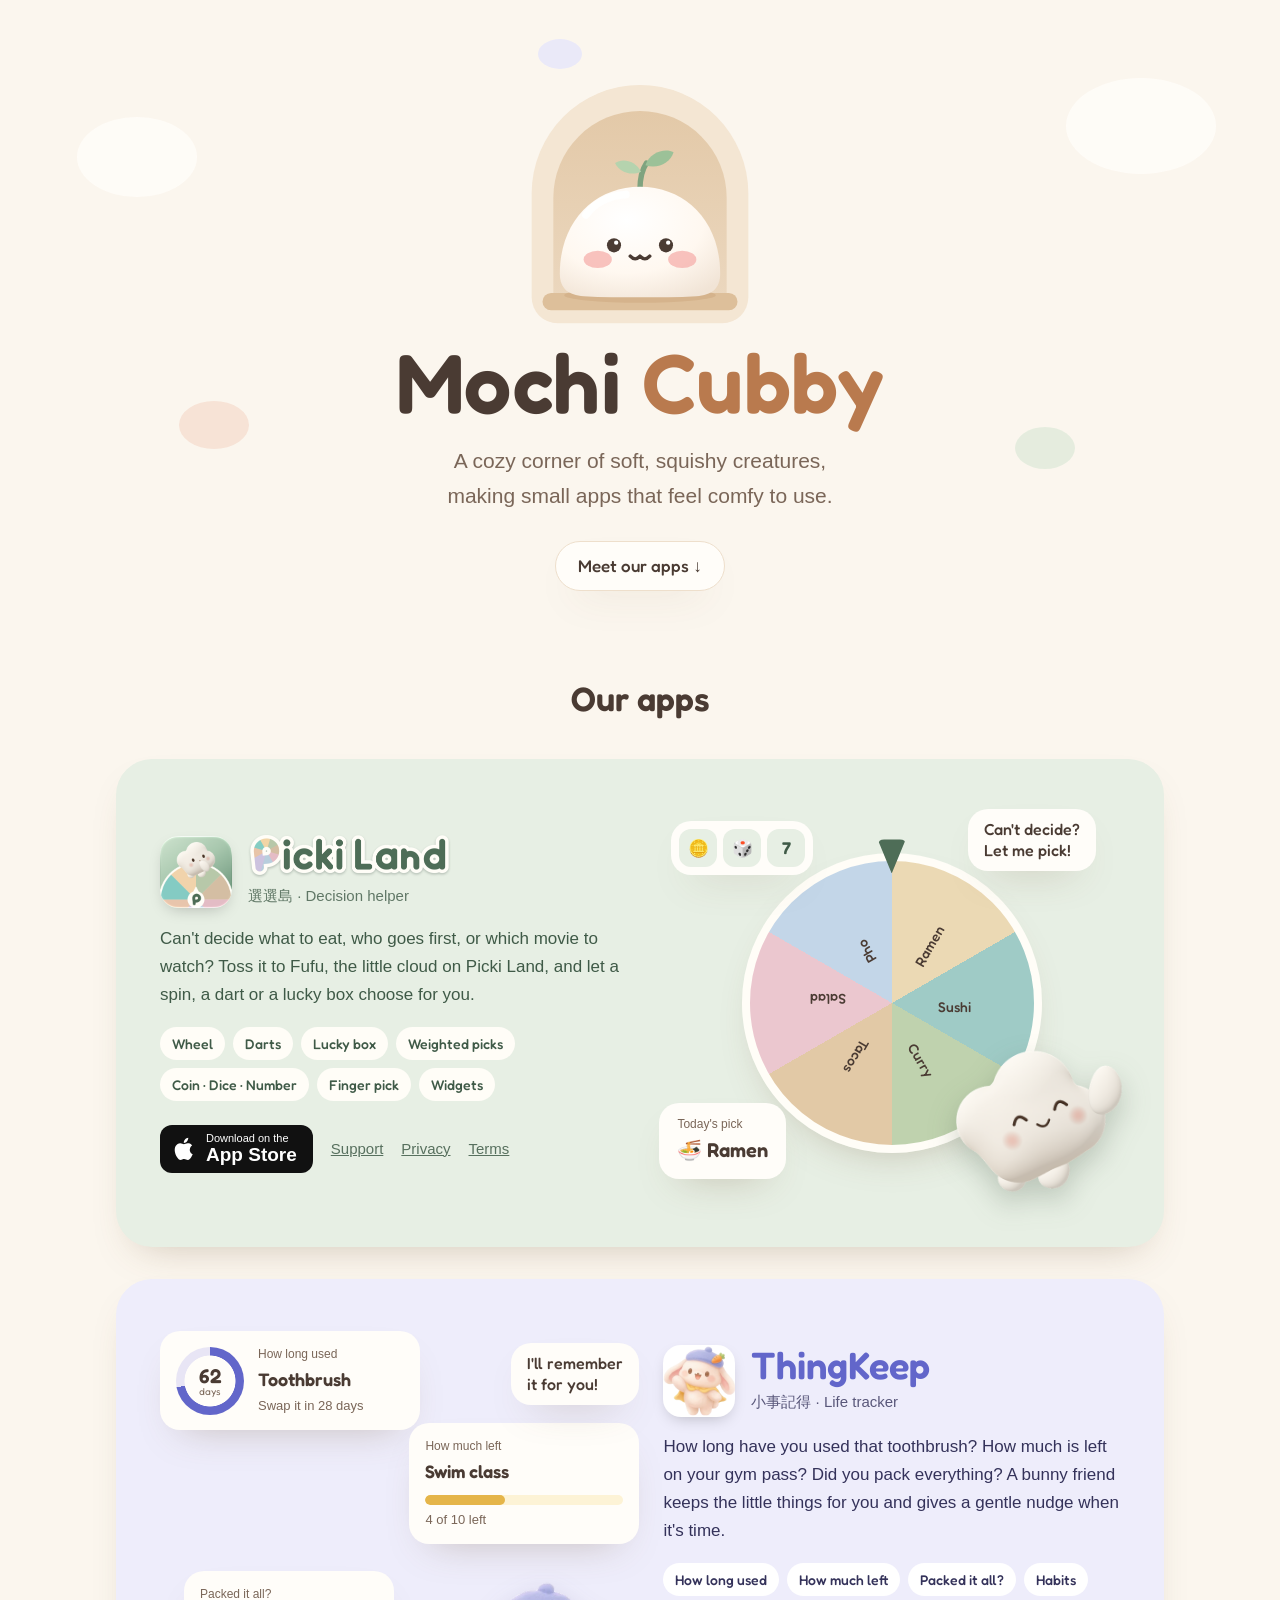
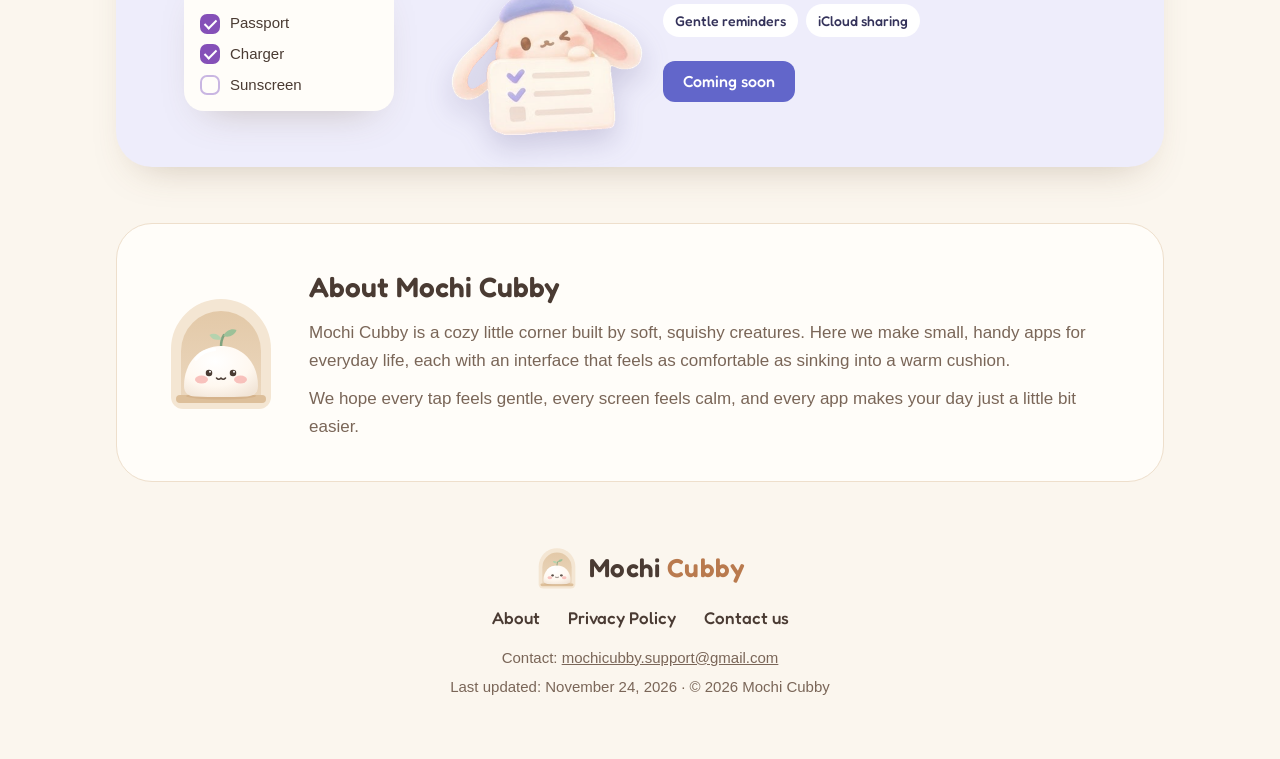
==== index.html @ b1766f8e "feat: add Mochi Cubby brand logo and homepage prototype - Brand mark (mochi in a cubby) plus horizon" ====
<!doctype html>
<html lang="en">
<head>
<meta charset="utf-8">
<meta name="viewport" content="width=device-width,initial-scale=1">
<title>Mochi Cubby</title>
<meta name="description" content="Mochi Cubby is a cozy corner of soft, squishy creatures making small, comfortable apps for everyday life.">
<link rel="icon" type="image/svg+xml" href="/assets/brand/mark.svg">
<link rel="apple-touch-icon" href="/assets/brand/apple-touch-icon.png">
<meta property="og:title" content="Mochi Cubby">
<meta property="og:description" content="Small, comfortable apps from a cozy corner of soft, squishy creatures.">
<meta property="og:image" content="https://mochicubby.github.io/assets/brand/og.png">
<link rel="preconnect" href="https://fonts.googleapis.com">
<link rel="preconnect" href="https://fonts.gstatic.com" crossorigin>
<link href="https://fonts.googleapis.com/css2?family=Fredoka:wght@400;500;600&display=swap" rel="stylesheet">
<link rel="stylesheet" href="/assets/home.css">
</head>
<body id="top">

<header class="hero">
  <div class="puffs" aria-hidden="true"><span></span><span></span><span></span><span></span><span></span></div>
  <h1 class="hero-logo">
    <img class="hero-mark" src="/assets/brand/mark.svg" alt="" width="240" height="240">
    <span class="wordmark"><span class="w1">Mochi</span> <span class="w2">Cubby</span></span>
  </h1>
  <p class="tagline">A cozy corner of soft, squishy creatures,<br>making small apps that feel comfy to use.</p>
  <a class="scroll-cue" href="#apps">Meet our apps</a>
</header>

<main>
<section id="apps" class="apps">
  <h2 class="section-title">Our apps</h2>

  <!-- Picki Land -->
  <article class="app app-picki">
    <div class="app-copy">
      <div class="app-head">
        <img class="app-icon" src="/assets/apps/picki-land/icon.png" alt="Picki Land app icon" width="72" height="72">
        <div>
          <h3><img class="app-wordmark" src="/assets/apps/picki-land/wordmark.png" alt="Picki Land" width="405" height="88"></h3>
          <p class="app-sub">選選島 · Decision helper</p>
        </div>
      </div>
      <p class="app-lede">Can't decide what to eat, who goes first, or which movie to watch? Toss it to Fufu, the little cloud on Picki Land, and let a spin, a dart or a lucky box choose for you.</p>
      <ul class="feature-chips">
        <li>Wheel</li><li>Darts</li><li>Lucky box</li><li>Weighted picks</li><li>Coin · Dice · Number</li><li>Finger pick</li><li>Widgets</li>
      </ul>
      <div class="app-actions">
        <a class="store-btn" href="https://apps.apple.com/app/idAPP_STORE_ID" data-todo="Replace APP_STORE_ID with Picki Land's App Store ID">
          <svg viewBox="0 0 24 24" aria-hidden="true"><path fill="currentColor" d="M16.4 12.6c0-2.6 2.1-3.8 2.2-3.9-1.2-1.8-3.1-2-3.7-2-1.6-.2-3.1.9-3.9.9-.8 0-2-.9-3.4-.9-1.7 0-3.3 1-4.2 2.6-1.8 3.1-.5 7.7 1.3 10.2.9 1.2 1.9 2.6 3.2 2.6 1.3-.1 1.8-.8 3.3-.8 1.6 0 2 .8 3.4.8 1.4 0 2.3-1.3 3.1-2.5 1-1.4 1.4-2.8 1.4-2.9 0 0-2.7-1-2.7-4.1zM13.9 4.9c.7-.9 1.2-2 1.1-3.2-1 0-2.3.7-3 1.6-.7.8-1.2 2-1.1 3.1 1.1.1 2.3-.6 3-1.5z"/></svg>
          <span><small>Download on the</small>App Store</span>
        </a>
        <a class="text-link" href="/picki-land/support">Support</a>
        <a class="text-link" href="/picki-land/privacy">Privacy</a>
        <a class="text-link" href="/picki-land/terms">Terms</a>
      </div>
    </div>

    <div class="app-stage" aria-hidden="true">
      <div class="wheel-wrap">
        <div class="wheel"><span>Ramen</span><span>Sushi</span><span>Curry</span><span>Tacos</span><span>Salad</span><span>Pho</span></div>
        <div class="wheel-pin"></div>
      </div>
      <img class="fufu" src="/assets/apps/picki-land/fufu-wave.png" alt="" width="420" height="420">
      <div class="bubble bubble-picki">Can't decide?<br>Let me pick!</div>
      <div class="mini-card mini-result">
        <span class="mini-label">Today's pick</span>
        <strong>🍜 Ramen</strong>
      </div>
      <div class="mini-card mini-tools">
        <span class="tool">🪙</span><span class="tool">🎲</span><span class="tool">7</span>
      </div>
    </div>
  </article>

  <!-- ThingKeep -->
  <article class="app app-thing">
    <div class="app-copy">
      <div class="app-head">
        <img class="app-icon app-icon-bunny" src="/assets/apps/thing-keep/bunny-wave.png" alt="" width="72" height="72">
        <div>
          <h3 class="app-name">ThingKeep</h3>
          <p class="app-sub">小事記得 · Life tracker</p>
        </div>
      </div>
      <p class="app-lede">How long have you used that toothbrush? How much is left on your gym pass? Did you pack everything? A bunny friend keeps the little things for you and gives a gentle nudge when it's time.</p>
      <ul class="feature-chips">
        <li>How long used</li><li>How much left</li><li>Packed it all?</li><li>Habits</li><li>Gentle reminders</li><li>iCloud sharing</li>
      </ul>
      <div class="app-actions">
        <span class="store-btn is-soon">Coming soon</span>
      </div>
    </div>

    <div class="app-stage" aria-hidden="true">
      <div class="tk-card tk-used">
        <div class="ring" style="--p:.72"><span>62<small>days</small></span></div>
        <div><span class="tk-kicker">How long used</span><strong>Toothbrush</strong><span class="tk-note">Swap it in 28 days</span></div>
      </div>
      <div class="tk-card tk-left">
        <span class="tk-kicker">How much left</span><strong>Swim class</strong>
        <div class="bar"><i style="--w:40%"></i></div>
        <span class="tk-note">4 of 10 left</span>
      </div>
      <div class="tk-card tk-check">
        <span class="tk-kicker">Packed it all?</span>
        <label><i class="on"></i>Passport</label>
        <label><i class="on"></i>Charger</label>
        <label><i></i>Sunscreen</label>
      </div>
      <img class="bunny" src="/assets/apps/thing-keep/bunny-checklist.png" alt="" width="300" height="236">
      <div class="bubble bubble-thing">I'll remember<br>it for you!</div>
    </div>
  </article>
</section>

<section id="about" class="about">
  <img src="/assets/brand/mark.svg" alt="" width="120" height="120">
  <div>
    <h2>About Mochi Cubby</h2>
    <p>Mochi Cubby is a cozy little corner built by soft, squishy creatures. Here we make small, handy apps for everyday life, each with an interface that feels as comfortable as sinking into a warm cushion.</p>
    <p>We hope every tap feels gentle, every screen feels calm, and every app makes your day just a little bit easier.</p>
  </div>
</section>
</main>

<footer class="site-footer">
  <a class="footer-logo" href="#top" aria-label="Mochi Cubby, back to top"><img src="/assets/brand/mark.svg" alt="" width="44" height="44"><span class="wordmark"><span class="w1">Mochi</span> <span class="w2">Cubby</span></span></a>
  <nav class="footer-links" aria-label="Footer">
    <a href="#about">About</a>
    <a href="/privacy/">Privacy Policy</a>
    <a href="mailto:mochicubby.support@gmail.com">Contact us</a>
  </nav>
  <p class="footer-meta">Contact: <a href="mailto:mochicubby.support@gmail.com">mochicubby.support@gmail.com</a></p>
  <p class="footer-meta">Last updated: <time datetime="2026-11-24">November 24, 2026</time> · © 2026 Mochi Cubby</p>
</footer>

</body>
</html>
---- assets/home.css ----
:root{
  color-scheme:light dark;
  --bg:#FBF6EE;--paper:#FFFDF9;--ink:#4A3B33;--muted:#7A6658;--caramel:#B97A4E;--line:#EEDFCC;--blush:#F5AFAB;
  --picki-bg:#E7EFE4;--picki-ink:#3F5A47;--picki-accent:#4E6D57;--picki-chip:#FFFDF7;
  --thing-bg:#EEEDFB;--thing-ink:#34325A;--thing-accent:#6266CA;--thing-chip:#FFFFFF;
  --shadow:0 18px 40px -22px rgba(110,80,50,.35);
  --round:"Fredoka",ui-rounded,"SF Pro Rounded",-apple-system,"PingFang TC","Noto Sans TC",sans-serif;
}
@media (prefers-color-scheme:dark){:root{
  --bg:#1F1A17;--paper:#2A2420;--ink:#F3EBE2;--muted:#C2B3A5;--caramel:#E0A77C;--line:#3A322C;
  --picki-bg:#202C25;--picki-ink:#DDE8DA;--picki-accent:#BCD1B9;--picki-chip:#2C3A31;
  --thing-bg:#1E1D36;--thing-ink:#EEEDFB;--thing-accent:#9094F2;--thing-chip:#2A2948;
  --shadow:0 18px 40px -22px rgba(0,0,0,.7);
}}
*{box-sizing:border-box}
html{scroll-behavior:smooth}
body{margin:0;background:var(--bg);color:var(--ink);font:17px/1.65 -apple-system,BlinkMacSystemFont,"PingFang TC","Noto Sans TC",sans-serif;-webkit-font-smoothing:antialiased;overflow-x:hidden}
a{color:inherit}
img{max-width:100%;height:auto}

/* ---------- Hero ---------- */
.hero{position:relative;text-align:center;padding:72px 16px 56px;overflow:hidden}
.hero-logo{position:relative;z-index:1;margin:0;display:flex;flex-direction:column;align-items:center;gap:8px;font-weight:600}
.hero-mark{width:min(260px,62vw);height:auto;animation:squish 4.5s ease-in-out infinite;transform-origin:50% 92%}
.wordmark{font-family:var(--round);font-size:clamp(44px,9vw,84px);line-height:1;letter-spacing:.5px}
.w1{color:var(--ink)}.w2{color:var(--caramel)}
.tagline{position:relative;z-index:1;font-size:clamp(17px,2.4vw,21px);color:var(--muted);margin:20px auto 28px;max-width:34em}
.scroll-cue{display:inline-block;font-family:var(--round);font-weight:500;text-decoration:none;background:var(--paper);border:1px solid var(--line);padding:10px 22px;border-radius:999px;box-shadow:var(--shadow);transition:transform .2s}
.scroll-cue:hover{transform:translateY(-2px)}
.scroll-cue::after{content:" ↓"}
.puffs span{position:absolute;border-radius:50%;background:var(--paper);opacity:.9;filter:blur(.5px);animation:float 9s ease-in-out infinite}
.puffs span:nth-child(1){width:120px;height:80px;left:6%;top:18%;}
.puffs span:nth-child(2){width:70px;height:48px;left:14%;top:62%;animation-delay:-3s;background:#F7E1D4}
.puffs span:nth-child(3){width:150px;height:96px;right:5%;top:12%;animation-delay:-5s}
.puffs span:nth-child(4){width:60px;height:42px;right:16%;top:66%;animation-delay:-2s;background:#E3ECDD}
.puffs span:nth-child(5){width:44px;height:30px;left:42%;top:6%;animation-delay:-6s;background:#E9E8FA}
@media (prefers-color-scheme:dark){.puffs span{opacity:.12}.bar{background:#3A3220}}

@keyframes squish{0%,100%{transform:scale(1,1)}45%{transform:scale(1,1)}52%{transform:scale(1.06,.93)}60%{transform:scale(.97,1.04)}68%{transform:scale(1.01,.99)}}
@keyframes float{0%,100%{transform:translateY(0)}50%{transform:translateY(-14px)}}

/* ---------- Apps ---------- */
main{max-width:1080px;margin:0 auto;padding:0 16px}
.section-title{font-family:var(--round);font-weight:600;font-size:34px;text-align:center;margin:24px 0 32px}
.app{display:grid;grid-template-columns:1.05fr 1fr;gap:24px;align-items:center;border-radius:36px;padding:44px;margin-bottom:32px;box-shadow:var(--shadow)}
.app-picki{background:var(--picki-bg);color:var(--picki-ink)}
.app-thing{background:var(--thing-bg);color:var(--thing-ink)}
.app-thing .app-copy{order:2}
.app-head{display:flex;align-items:center;gap:16px;margin-bottom:16px}
.app-icon{width:72px;height:72px;border-radius:18px;box-shadow:0 6px 16px -6px rgba(0,0,0,.25);flex:none}
.app-icon-bunny{object-fit:cover;object-position:50% 12%;background:var(--thing-chip)}
.app h3{margin:0;line-height:1}
.app-wordmark{height:44px;width:auto;display:block}
.app-name{font-family:var(--round);font-weight:600;font-size:38px;color:var(--thing-accent)}
.app-sub{margin:6px 0 0;font-size:15px;opacity:.8}
.app-lede{margin:0 0 18px}
.feature-chips{list-style:none;padding:0;margin:0 0 24px;display:flex;flex-wrap:wrap;gap:8px}
.feature-chips li{font-family:var(--round);font-size:14px;font-weight:500;padding:5px 12px;border-radius:999px}
.app-picki .feature-chips li{background:var(--picki-chip)}
.app-thing .feature-chips li{background:var(--thing-chip)}
.app-actions{display:flex;flex-wrap:wrap;align-items:center;gap:8px 18px}
.store-btn{display:inline-flex;align-items:center;gap:8px;background:#111;color:#fff;text-decoration:none;border-radius:12px;padding:8px 16px 8px 12px;line-height:1.05;font-size:19px;font-weight:600;transition:transform .2s}
.store-btn:hover{transform:translateY(-2px)}
.store-btn svg{width:26px;height:26px}
.store-btn small{display:block;font-size:11px;font-weight:400}
.store-btn.is-soon{background:var(--thing-accent);color:#fff;font-family:var(--round);font-size:16px;font-weight:500;padding:12px 20px;cursor:default}
@media (prefers-color-scheme:dark){.store-btn{background:#fff;color:#111}.store-btn.is-soon{color:#16152B}}
.text-link{font-size:15px;opacity:.85}

/* stage: shared */
.app-stage{position:relative;min-height:400px}
.bubble{position:absolute;font-family:var(--round);font-weight:500;font-size:16px;line-height:1.3;background:var(--paper);color:var(--ink);padding:10px 16px;border-radius:20px;box-shadow:var(--shadow);animation:float 5s ease-in-out infinite}
.mini-card,.tk-card{position:absolute;background:var(--paper);color:var(--ink);border-radius:20px;box-shadow:var(--shadow)}

/* Picki stage */
.wheel-wrap{position:absolute;left:50%;top:50%;width:300px;height:300px;margin:-150px 0 0 -150px}
.wheel{width:100%;height:100%;border-radius:50%;border:8px solid #FFFDF7;box-shadow:var(--shadow);
  background:conic-gradient(#EBD9B4 0 60deg,#9FCBC6 0 120deg,#BFD2AE 0 180deg,#E2C9A6 0 240deg,#EBC7CF 0 300deg,#C3D6E8 0);
  animation:spin 9s cubic-bezier(.2,.7,.1,1) infinite;position:relative}
.wheel span{position:absolute;left:50%;top:50%;font-family:var(--round);font-weight:500;font-size:14px;color:#4A3B33;transform-origin:0 0;white-space:nowrap}
.wheel span:nth-child(1){transform:rotate(-60deg) translate(46px,-8px)}
.wheel span:nth-child(2){transform:rotate(0deg) translate(46px,-8px)}
.wheel span:nth-child(3){transform:rotate(60deg) translate(46px,-8px)}
.wheel span:nth-child(4){transform:rotate(120deg) translate(46px,-8px)}
.wheel span:nth-child(5){transform:rotate(180deg) translate(46px,-8px)}
.wheel span:nth-child(6){transform:rotate(240deg) translate(46px,-8px)}
.wheel-pin{position:absolute;left:50%;top:-14px;width:28px;height:34px;margin-left:-14px;background:var(--picki-accent);clip-path:polygon(50% 100%,0 0,100% 0);border-radius:6px}
.fufu{position:absolute;width:190px;right:-6px;bottom:-14px;filter:drop-shadow(0 12px 14px rgba(60,80,60,.25));animation:float 6s ease-in-out infinite}
.bubble-picki{right:24px;top:6px}
.mini-result{left:-4px;bottom:24px;padding:12px 18px;display:flex;flex-direction:column}
.mini-label{font-size:12px;color:var(--muted)}
.mini-result strong{font-family:var(--round);font-weight:600;font-size:20px}
.mini-tools{left:8px;top:18px;display:flex;gap:6px;padding:8px}
.tool{width:38px;height:38px;border-radius:12px;background:var(--picki-bg);display:grid;place-items:center;font-family:var(--round);font-weight:600;color:var(--picki-ink)}
@keyframes spin{0%{transform:rotate(0)}55%{transform:rotate(1050deg)}100%{transform:rotate(1050deg)}}

/* ThingKeep stage */
.tk-card{padding:14px 16px;width:230px}
.tk-kicker{display:block;font-size:12px;color:var(--muted)}
.tk-card strong{display:block;font-family:var(--round);font-weight:600;font-size:18px}
.tk-note{display:block;font-size:13px;color:var(--muted)}
.tk-used{left:0;top:8px;display:flex;align-items:center;gap:14px;width:260px}
.ring{--c:#6266CA;width:68px;height:68px;border-radius:50%;flex:none;display:grid;place-items:center;
  background:radial-gradient(closest-side,var(--paper) 74%,transparent 76%),conic-gradient(var(--c) calc(var(--p)*360deg),#E8E5F5 0)}
.ring span{font-family:var(--round);font-weight:600;font-size:20px;line-height:1;text-align:center}
.ring small{display:block;font-size:10px;font-weight:400;color:var(--muted)}
.tk-left{right:0;top:100px}
.bar{height:10px;border-radius:999px;background:#FDF3D6;margin:8px 0 4px;overflow:hidden}
.bar i{display:block;height:100%;width:var(--w);background:#E5B54A;border-radius:999px}
.tk-check{left:24px;bottom:12px;width:210px}
.tk-check label{display:flex;align-items:center;gap:10px;font-size:15px;margin-top:6px}
.tk-check i{width:20px;height:20px;border-radius:7px;border:2px solid #C9B6E2;flex:none}
.tk-check i.on{background:#8550B8;border-color:#8550B8;position:relative}
.tk-check i.on::after{content:"";position:absolute;left:5px;top:1px;width:5px;height:10px;border:solid #fff;border-width:0 2.5px 2.5px 0;transform:rotate(45deg)}
.bunny{position:absolute;width:200px;right:-8px;bottom:-12px;filter:drop-shadow(0 12px 14px rgba(70,60,120,.2));animation:float 6.5s ease-in-out infinite}
.bubble-thing{right:0;top:20px;animation-delay:-2s}
@media (prefers-color-scheme:dark){.ring{--c:#9094F2}.ring{background:radial-gradient(closest-side,var(--paper) 74%,transparent 76%),conic-gradient(var(--c) calc(var(--p)*360deg),#3A3958 0)}}

/* ---------- About ---------- */
.about{display:flex;gap:28px;align-items:center;background:var(--paper);border:1px solid var(--line);border-radius:36px;padding:40px 44px;margin:56px 0 24px;scroll-margin-top:24px}
.about img{flex:none;width:120px}
.about h2{font-family:var(--round);font-weight:600;font-size:28px;margin:0 0 8px}
.about p{margin:0 0 10px;color:var(--muted)}
.about p:last-child{margin:0}

/* ---------- Footer ---------- */
.site-footer{text-align:center;padding:40px 16px 56px;color:var(--muted);font-size:15px}
.footer-logo{display:inline-flex;align-items:center;gap:10px;text-decoration:none;margin-bottom:14px}.footer-logo img{width:44px}.footer-logo .wordmark{font-size:26px;font-weight:600}
.footer-links{display:flex;justify-content:center;flex-wrap:wrap;gap:8px 28px;margin-bottom:14px;font-family:var(--round);font-weight:500;font-size:17px}
.footer-links a{color:var(--ink);text-decoration:none}
.footer-links a:hover{text-decoration:underline}
.footer-meta{margin:4px 0}

/* ---------- Responsive ---------- */
@media (max-width:860px){
  .app{grid-template-columns:1fr;padding:28px 20px 24px;border-radius:28px}
  .app-thing .app-copy{order:0}
  .app-stage{min-height:360px;margin:8px -4px 0}
  .app-thing .app-stage{min-height:440px}
  .wheel-wrap{width:240px;height:240px;margin:-120px 0 0 -120px}
  .wheel span{font-size:12px}
  .wheel span:nth-child(n){translate:-8px 0}
  .fufu{width:150px}
  .bunny{width:160px}
  .about{flex-direction:column;text-align:center;padding:32px 22px}
}
@media (max-width:420px){
  .tk-used{width:236px}.tk-left{width:200px}.tk-check{left:0;width:180px}
  .bunny{width:150px}
  .bubble-thing{display:none}
  .bubble-picki{right:0}
}
@media (prefers-reduced-motion:reduce){*{animation:none!important;transition:none!important}html{scroll-behavior:auto}}
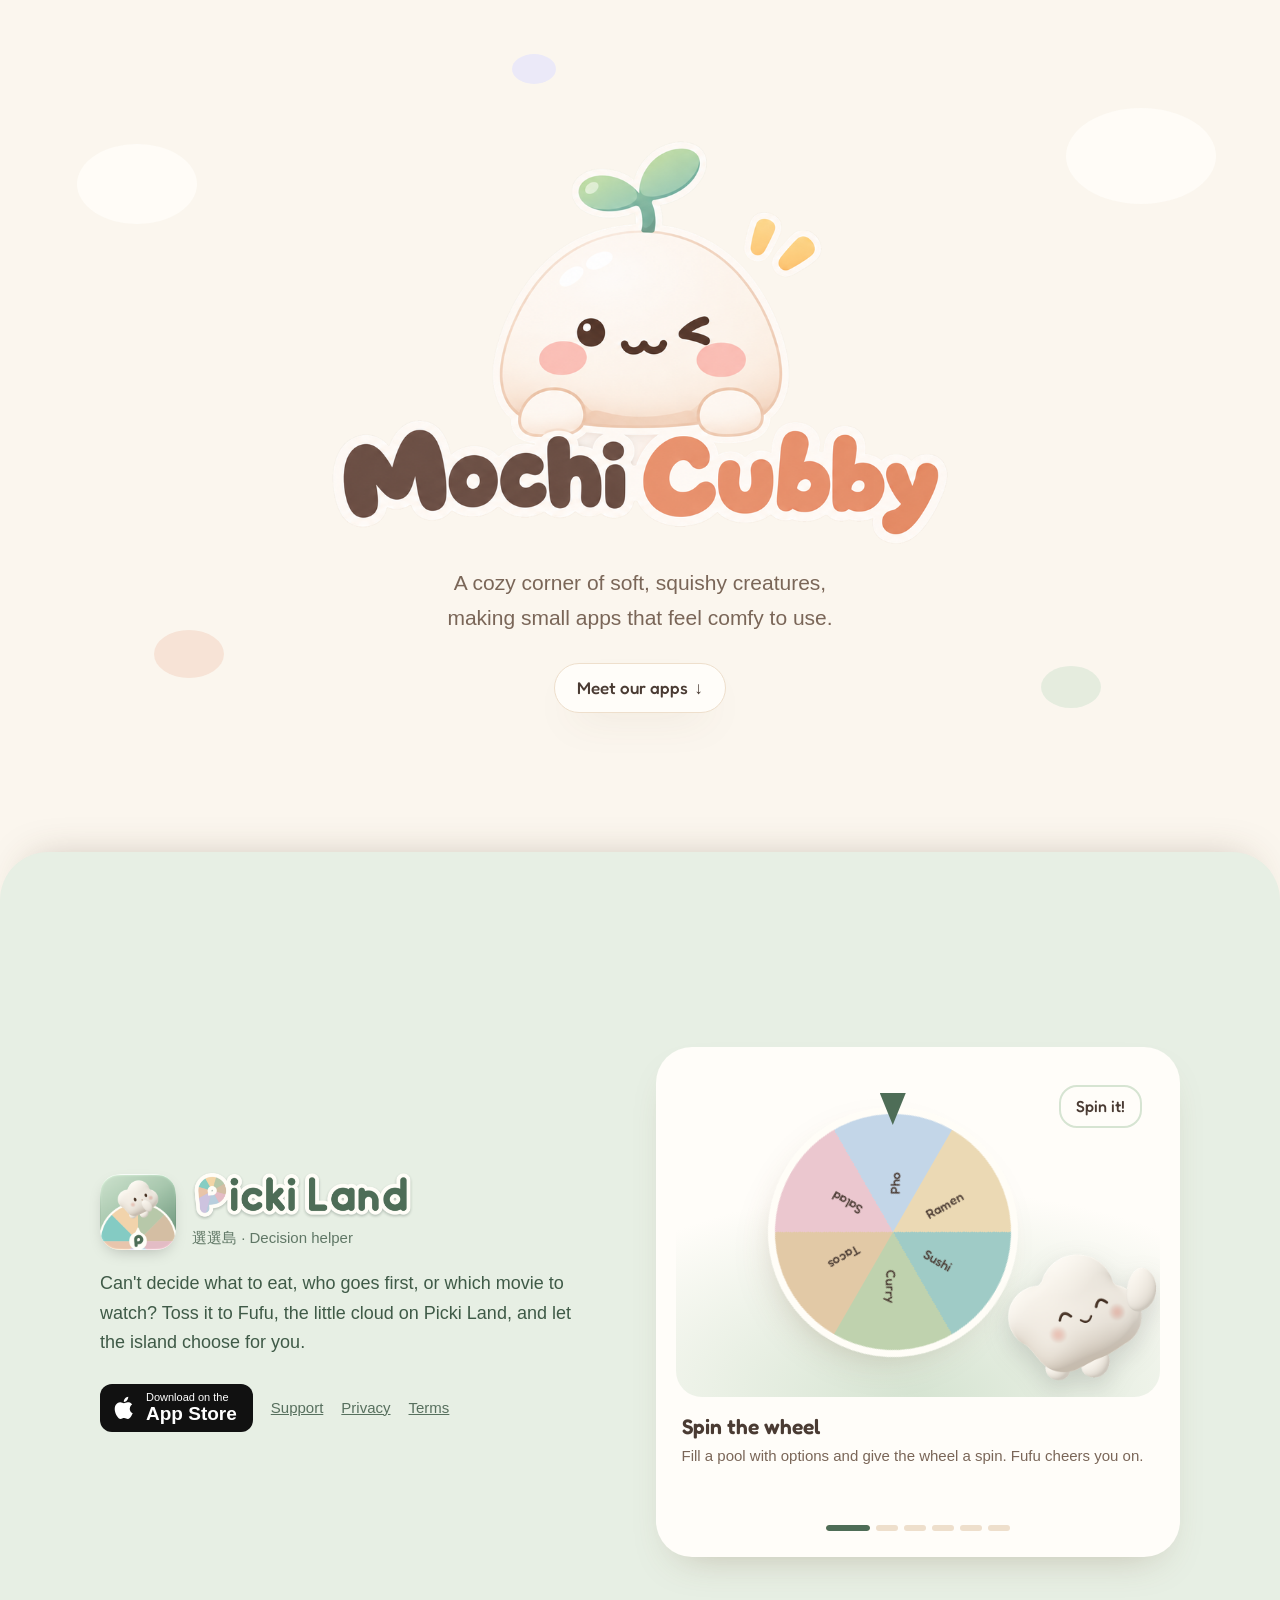
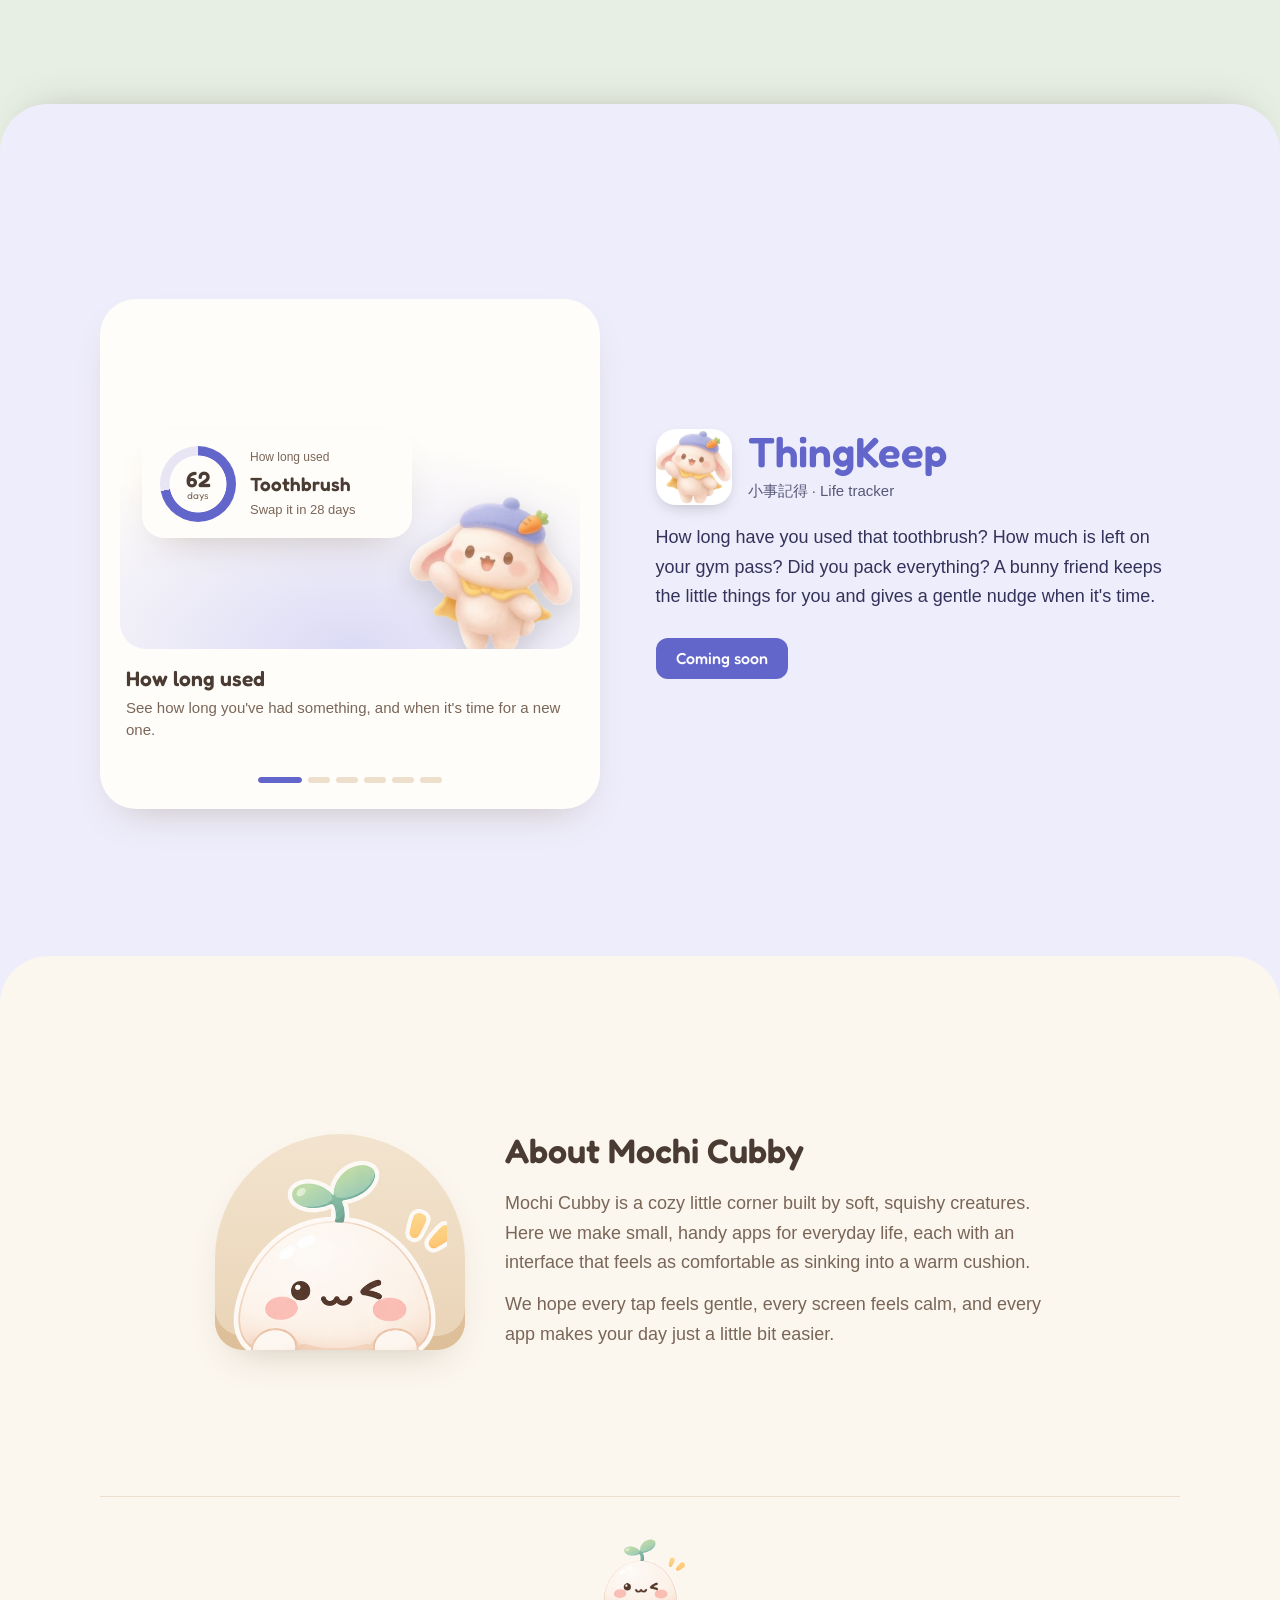
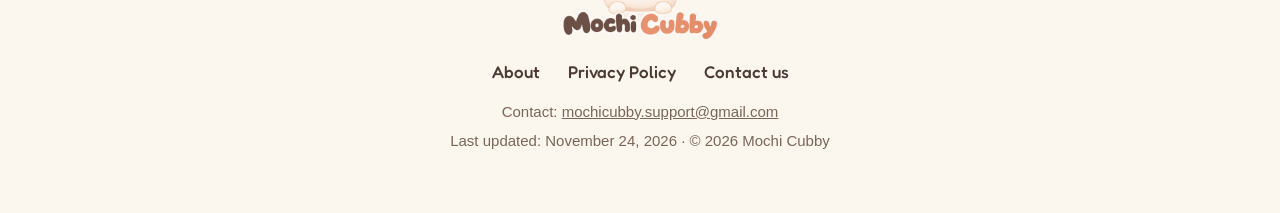
==== commit f8dd055d: "feat: use new sticker logo, scroll reveal sections and feature carousels - Replace drawn logo with T" ====
--- a/index.html
+++ b/index.html
@@ -5,7 +5,7 @@
 <meta name="viewport" content="width=device-width,initial-scale=1">
 <title>Mochi Cubby</title>
 <meta name="description" content="Mochi Cubby is a cozy corner of soft, squishy creatures making small, comfortable apps for everyday life.">
-<link rel="icon" type="image/svg+xml" href="/assets/brand/mark.svg">
+<link rel="icon" type="image/png" href="/assets/brand/favicon.png">
 <link rel="apple-touch-icon" href="/assets/brand/apple-touch-icon.png">
 <meta property="og:title" content="Mochi Cubby">
 <meta property="og:description" content="Small, comfortable apps from a cozy corner of soft, squishy creatures.">
@@ -14,38 +14,33 @@
 <link rel="preconnect" href="https://fonts.gstatic.com" crossorigin>
 <link href="https://fonts.googleapis.com/css2?family=Fredoka:wght@400;500;600&display=swap" rel="stylesheet">
 <link rel="stylesheet" href="/assets/home.css">
+<script>document.documentElement.classList.add('js')</script>
 </head>
 <body id="top">
 
+<!-- ========== Hero ========== -->
 <header class="hero">
   <div class="puffs" aria-hidden="true"><span></span><span></span><span></span><span></span><span></span></div>
-  <h1 class="hero-logo">
-    <img class="hero-mark" src="/assets/brand/mark.svg" alt="" width="240" height="240">
-    <span class="wordmark"><span class="w1">Mochi</span> <span class="w2">Cubby</span></span>
-  </h1>
-  <p class="tagline">A cozy corner of soft, squishy creatures,<br>making small apps that feel comfy to use.</p>
-  <a class="scroll-cue" href="#apps">Meet our apps</a>
+  <h1 class="hero-logo reveal"><img src="/assets/brand/logo.png" alt="Mochi Cubby" width="900" height="591"></h1>
+  <p class="tagline reveal" style="--d:.15s">A cozy corner of soft, squishy creatures,<br>making small apps that feel comfy to use.</p>
+  <a class="scroll-cue reveal" style="--d:.3s" href="#picki-land">Meet our apps</a>
 </header>
 
 <main>
-<section id="apps" class="apps">
-  <h2 class="section-title">Our apps</h2>
-
-  <!-- Picki Land -->
-  <article class="app app-picki">
+
+<!-- ========== Picki Land ========== -->
+<section id="picki-land" class="app app-picki">
+  <div class="app-inner">
     <div class="app-copy">
-      <div class="app-head">
+      <div class="app-head reveal">
         <img class="app-icon" src="/assets/apps/picki-land/icon.png" alt="Picki Land app icon" width="72" height="72">
         <div>
-          <h3><img class="app-wordmark" src="/assets/apps/picki-land/wordmark.png" alt="Picki Land" width="405" height="88"></h3>
+          <h2><img class="app-wordmark" src="/assets/apps/picki-land/wordmark.png" alt="Picki Land" width="405" height="88"></h2>
           <p class="app-sub">選選島 · Decision helper</p>
         </div>
       </div>
-      <p class="app-lede">Can't decide what to eat, who goes first, or which movie to watch? Toss it to Fufu, the little cloud on Picki Land, and let a spin, a dart or a lucky box choose for you.</p>
-      <ul class="feature-chips">
-        <li>Wheel</li><li>Darts</li><li>Lucky box</li><li>Weighted picks</li><li>Coin · Dice · Number</li><li>Finger pick</li><li>Widgets</li>
-      </ul>
-      <div class="app-actions">
+      <p class="app-lede reveal" style="--d:.1s">Can't decide what to eat, who goes first, or which movie to watch? Toss it to Fufu, the little cloud on Picki Land, and let the island choose for you.</p>
+      <div class="app-actions reveal" style="--d:.2s">
         <a class="store-btn" href="https://apps.apple.com/app/idAPP_STORE_ID" data-todo="Replace APP_STORE_ID with Picki Land's App Store ID">
           <svg viewBox="0 0 24 24" aria-hidden="true"><path fill="currentColor" d="M16.4 12.6c0-2.6 2.1-3.8 2.2-3.9-1.2-1.8-3.1-2-3.7-2-1.6-.2-3.1.9-3.9.9-.8 0-2-.9-3.4-.9-1.7 0-3.3 1-4.2 2.6-1.8 3.1-.5 7.7 1.3 10.2.9 1.2 1.9 2.6 3.2 2.6 1.3-.1 1.8-.8 3.3-.8 1.6 0 2 .8 3.4.8 1.4 0 2.3-1.3 3.1-2.5 1-1.4 1.4-2.8 1.4-2.9 0 0-2.7-1-2.7-4.1zM13.9 4.9c.7-.9 1.2-2 1.1-3.2-1 0-2.3.7-3 1.6-.7.8-1.2 2-1.1 3.1 1.1.1 2.3-.6 3-1.5z"/></svg>
           <span><small>Download on the</small>App Store</span>
@@ -56,76 +51,158 @@
       </div>
     </div>
 
-    <div class="app-stage" aria-hidden="true">
-      <div class="wheel-wrap">
-        <div class="wheel"><span>Ramen</span><span>Sushi</span><span>Curry</span><span>Tacos</span><span>Salad</span><span>Pho</span></div>
-        <div class="wheel-pin"></div>
-      </div>
-      <img class="fufu" src="/assets/apps/picki-land/fufu-wave.png" alt="" width="420" height="420">
-      <div class="bubble bubble-picki">Can't decide?<br>Let me pick!</div>
-      <div class="mini-card mini-result">
-        <span class="mini-label">Today's pick</span>
-        <strong>🍜 Ramen</strong>
-      </div>
-      <div class="mini-card mini-tools">
-        <span class="tool">🪙</span><span class="tool">🎲</span><span class="tool">7</span>
-      </div>
-    </div>
-  </article>
-
-  <!-- ThingKeep -->
-  <article class="app app-thing">
+    <div class="carousel reveal" style="--d:.15s" data-carousel aria-roledescription="carousel" aria-label="Picki Land features">
+      <div class="slides">
+        <figure class="slide is-active">
+          <div class="stage" aria-hidden="true">
+            <div class="wheel-wrap"><div class="wheel"><span>Ramen</span><span>Sushi</span><span>Curry</span><span>Tacos</span><span>Salad</span><span>Pho</span></div><div class="wheel-pin"></div></div>
+            <img class="pop fufu-r" src="/assets/apps/picki-land/fufu-wave.png" alt="" width="420" height="420">
+            <div class="bubble pop b-tr">Spin it!</div>
+          </div>
+          <figcaption><strong>Spin the wheel</strong>Fill a pool with options and give the wheel a spin. Fufu cheers you on.</figcaption>
+        </figure>
+        <figure class="slide">
+          <div class="stage" aria-hidden="true">
+            <div class="board"><i></i><i></i><i></i><i></i><span class="dart d1"></span><span class="dart d2"></span></div>
+            <img class="pop fufu-l" src="/assets/apps/picki-land/fufu-happy.png" alt="" width="300" height="300">
+            <div class="chip pop c-br">🎯 Bullseye: Movie night</div>
+          </div>
+          <figcaption><strong>Throw a dart</strong>Aim, throw, and see which option you hit.</figcaption>
+        </figure>
+        <figure class="slide">
+          <div class="stage" aria-hidden="true">
+            <img class="box-img" src="/assets/apps/picki-land/luckybox.png" alt="" width="216" height="216">
+            <div class="ticket pop t1">Ramen</div><div class="ticket pop t2">Hot pot</div><div class="ticket pop t3">Pizza</div>
+            <div class="bubble pop b-tl">Shake, shake!</div>
+          </div>
+          <figcaption><strong>Shake the lucky box</strong>Draw a ticket from the box. Turn on no-repeat to draw each one once.</figcaption>
+        </figure>
+        <figure class="slide">
+          <div class="stage" aria-hidden="true">
+            <div class="weights">
+              <div><span>Ramen</span><b style="--w:80%"></b><em>×3</em></div>
+              <div><span>Sushi</span><b style="--w:50%"></b><em>×2</em></div>
+              <div><span>Salad</span><b style="--w:22%"></b><em>×1</em></div>
+            </div>
+            <img class="pop fufu-r small" src="/assets/apps/picki-land/fufu-thinking.png" alt="" width="300" height="300">
+          </div>
+          <figcaption><strong>Weighted picks</strong>Give favourites a bigger chance, so the result feels just right.</figcaption>
+        </figure>
+        <figure class="slide">
+          <div class="stage" aria-hidden="true">
+            <div class="quick"><span class="q coin">🪙<small>Heads</small></span><span class="q dice">🎲<small>5</small></span><span class="q num">42<small>1 – 100</small></span></div>
+          </div>
+          <figcaption><strong>Quick decide</strong>Flip a coin, roll dice or pick a number in one tap.</figcaption>
+        </figure>
+        <figure class="slide">
+          <div class="stage" aria-hidden="true">
+            <div class="fingers"><span></span><span></span><span class="win"></span><span></span></div>
+            <div class="chip pop c-br">You go first! ✨</div>
+          </div>
+          <figcaption><strong>Finger pick</strong>Everyone puts a finger on the screen, and one gets chosen.</figcaption>
+        </figure>
+      </div>
+      <div class="dots" role="tablist"></div>
+    </div>
+  </div>
+</section>
+
+<!-- ========== ThingKeep ========== -->
+<section id="thingkeep" class="app app-thing">
+  <div class="app-inner">
     <div class="app-copy">
-      <div class="app-head">
+      <div class="app-head reveal">
         <img class="app-icon app-icon-bunny" src="/assets/apps/thing-keep/bunny-wave.png" alt="" width="72" height="72">
         <div>
-          <h3 class="app-name">ThingKeep</h3>
+          <h2 class="app-name">ThingKeep</h2>
           <p class="app-sub">小事記得 · Life tracker</p>
         </div>
       </div>
-      <p class="app-lede">How long have you used that toothbrush? How much is left on your gym pass? Did you pack everything? A bunny friend keeps the little things for you and gives a gentle nudge when it's time.</p>
-      <ul class="feature-chips">
-        <li>How long used</li><li>How much left</li><li>Packed it all?</li><li>Habits</li><li>Gentle reminders</li><li>iCloud sharing</li>
-      </ul>
-      <div class="app-actions">
+      <p class="app-lede reveal" style="--d:.1s">How long have you used that toothbrush? How much is left on your gym pass? Did you pack everything? A bunny friend keeps the little things for you and gives a gentle nudge when it's time.</p>
+      <div class="app-actions reveal" style="--d:.2s">
         <span class="store-btn is-soon">Coming soon</span>
       </div>
     </div>
 
-    <div class="app-stage" aria-hidden="true">
-      <div class="tk-card tk-used">
-        <div class="ring" style="--p:.72"><span>62<small>days</small></span></div>
-        <div><span class="tk-kicker">How long used</span><strong>Toothbrush</strong><span class="tk-note">Swap it in 28 days</span></div>
-      </div>
-      <div class="tk-card tk-left">
-        <span class="tk-kicker">How much left</span><strong>Swim class</strong>
-        <div class="bar"><i style="--w:40%"></i></div>
-        <span class="tk-note">4 of 10 left</span>
-      </div>
-      <div class="tk-card tk-check">
-        <span class="tk-kicker">Packed it all?</span>
-        <label><i class="on"></i>Passport</label>
-        <label><i class="on"></i>Charger</label>
-        <label><i></i>Sunscreen</label>
-      </div>
-      <img class="bunny" src="/assets/apps/thing-keep/bunny-checklist.png" alt="" width="300" height="236">
-      <div class="bubble bubble-thing">I'll remember<br>it for you!</div>
-    </div>
-  </article>
+    <div class="carousel reveal" style="--d:.15s" data-carousel aria-roledescription="carousel" aria-label="ThingKeep features">
+      <div class="slides">
+        <figure class="slide is-active">
+          <div class="stage" aria-hidden="true">
+            <div class="tk-card center">
+              <div class="ring" style="--p:.72"><span>62<small>days</small></span></div>
+              <div><span class="tk-kicker">How long used</span><strong>Toothbrush</strong><span class="tk-note">Swap it in 28 days</span></div>
+            </div>
+            <img class="pop bunny-r" src="/assets/apps/thing-keep/bunny-wave.png" alt="" width="420" height="400">
+          </div>
+          <figcaption><strong>How long used</strong>See how long you've had something, and when it's time for a new one.</figcaption>
+        </figure>
+        <figure class="slide">
+          <div class="stage" aria-hidden="true">
+            <div class="tk-card center col right">
+              <span class="tk-kicker">How much left</span><strong>Swim class</strong>
+              <div class="bar"><i style="--w:40%"></i></div>
+              <span class="tk-note">4 of 10 left</span>
+            </div>
+            <img class="pop bunny-l" src="/assets/apps/thing-keep/bunny-piggy.png" alt="" width="300" height="285">
+          </div>
+          <figcaption><strong>How much left</strong>Class passes, savings and instalments, all counted down for you.</figcaption>
+        </figure>
+        <figure class="slide">
+          <div class="stage" aria-hidden="true">
+            <div class="tk-card center col check">
+              <span class="tk-kicker">Packed it all?</span>
+              <label><i class="on"></i>Passport</label><label><i class="on"></i>Charger</label><label><i></i>Sunscreen</label>
+            </div>
+            <img class="pop bunny-r" src="/assets/apps/thing-keep/bunny-checklist.png" alt="" width="300" height="236">
+          </div>
+          <figcaption><strong>Packed it all?</strong>Reusable checklists for trips, the gym or leaving the house.</figcaption>
+        </figure>
+        <figure class="slide">
+          <div class="stage" aria-hidden="true">
+            <div class="tk-card center col mid">
+              <span class="tk-kicker">Did it?</span><strong>Drink water</strong>
+              <div class="week"><i class="on"></i><i class="on"></i><i class="on"></i><i></i><i class="on"></i><i class="on"></i><i></i></div>
+              <span class="tk-note">5 days this week</span>
+            </div>
+          </div>
+          <figcaption><strong>Little habits</strong>Tick off the small things and watch your streak grow.</figcaption>
+        </figure>
+        <figure class="slide">
+          <div class="stage" aria-hidden="true">
+            <div class="notif pop"><b>ThingKeep</b><span>Time for a new toothbrush 🪥</span></div>
+            <img class="pop bunny-l" src="/assets/apps/thing-keep/bunny-calendar.png" alt="" width="300" height="262">
+          </div>
+          <figcaption><strong>Gentle reminders</strong>A soft nudge before something runs out or is due.</figcaption>
+        </figure>
+        <figure class="slide">
+          <div class="stage" aria-hidden="true">
+            <div class="tk-card center col mid">
+              <span class="tk-kicker">Shared with family</span><strong>Pet food</strong>
+              <div class="avatars"><span>🐻</span><span>🐰</span><span>🐱</span></div>
+              <span class="tk-note">Synced with iCloud</span>
+            </div>
+          </div>
+          <figcaption><strong>Share with family</strong>Keep track together, synced over iCloud.</figcaption>
+        </figure>
+      </div>
+      <div class="dots" role="tablist"></div>
+    </div>
+  </div>
 </section>
 
+<!-- ========== About ========== -->
 <section id="about" class="about">
-  <img src="/assets/brand/mark.svg" alt="" width="120" height="120">
+  <div class="cubby reveal"><img src="/assets/brand/mascot.png" alt="" width="200" height="177"></div>
   <div>
-    <h2>About Mochi Cubby</h2>
-    <p>Mochi Cubby is a cozy little corner built by soft, squishy creatures. Here we make small, handy apps for everyday life, each with an interface that feels as comfortable as sinking into a warm cushion.</p>
-    <p>We hope every tap feels gentle, every screen feels calm, and every app makes your day just a little bit easier.</p>
+    <h2 class="reveal">About Mochi Cubby</h2>
+    <p class="reveal" style="--d:.1s">Mochi Cubby is a cozy little corner built by soft, squishy creatures. Here we make small, handy apps for everyday life, each with an interface that feels as comfortable as sinking into a warm cushion.</p>
+    <p class="reveal" style="--d:.2s">We hope every tap feels gentle, every screen feels calm, and every app makes your day just a little bit easier.</p>
   </div>
 </section>
 </main>
 
-<footer class="site-footer">
-  <a class="footer-logo" href="#top" aria-label="Mochi Cubby, back to top"><img src="/assets/brand/mark.svg" alt="" width="44" height="44"><span class="wordmark"><span class="w1">Mochi</span> <span class="w2">Cubby</span></span></a>
+<footer class="site-footer reveal">
+  <a class="footer-logo" href="#top"><img src="/assets/brand/logo.png" alt="Mochi Cubby, back to top" width="900" height="591"></a>
   <nav class="footer-links" aria-label="Footer">
     <a href="#about">About</a>
     <a href="/privacy/">Privacy Policy</a>
@@ -135,5 +212,6 @@
   <p class="footer-meta">Last updated: <time datetime="2026-11-24">November 24, 2026</time> · © 2026 Mochi Cubby</p>
 </footer>
 
+<script src="/assets/home.js" defer></script>
 </body>
 </html>
--- a/assets/home.css
+++ b/assets/home.css
@@ -1,15 +1,15 @@
 :root{
   color-scheme:light dark;
-  --bg:#FBF6EE;--paper:#FFFDF9;--ink:#4A3B33;--muted:#7A6658;--caramel:#B97A4E;--line:#EEDFCC;--blush:#F5AFAB;
-  --picki-bg:#E7EFE4;--picki-ink:#3F5A47;--picki-accent:#4E6D57;--picki-chip:#FFFDF7;
-  --thing-bg:#EEEDFB;--thing-ink:#34325A;--thing-accent:#6266CA;--thing-chip:#FFFFFF;
+  --bg:#FBF6EE;--paper:#FFFDF9;--ink:#4A3B33;--muted:#7A6658;--line:#EEDFCC;
+  --picki-bg:#E7EFE4;--picki-ink:#3F5A47;--picki-accent:#4E6D57;--picki-soft:#D6E4D2;
+  --thing-bg:#EEEDFB;--thing-ink:#34325A;--thing-accent:#6266CA;--thing-soft:#DCDBF6;
   --shadow:0 18px 40px -22px rgba(110,80,50,.35);
   --round:"Fredoka",ui-rounded,"SF Pro Rounded",-apple-system,"PingFang TC","Noto Sans TC",sans-serif;
 }
 @media (prefers-color-scheme:dark){:root{
-  --bg:#1F1A17;--paper:#2A2420;--ink:#F3EBE2;--muted:#C2B3A5;--caramel:#E0A77C;--line:#3A322C;
-  --picki-bg:#202C25;--picki-ink:#DDE8DA;--picki-accent:#BCD1B9;--picki-chip:#2C3A31;
-  --thing-bg:#1E1D36;--thing-ink:#EEEDFB;--thing-accent:#9094F2;--thing-chip:#2A2948;
+  --bg:#1F1A17;--paper:#2A2420;--ink:#F3EBE2;--muted:#C2B3A5;--line:#3A322C;
+  --picki-bg:#202C25;--picki-ink:#DDE8DA;--picki-accent:#BCD1B9;--picki-soft:#2F4035;
+  --thing-bg:#1E1D36;--thing-ink:#EEEDFB;--thing-accent:#9094F2;--thing-soft:#2D2B57;
   --shadow:0 18px 40px -22px rgba(0,0,0,.7);
 }}
 *{box-sizing:border-box}
@@ -18,46 +18,43 @@
 a{color:inherit}
 img{max-width:100%;height:auto}
 
+/* ---------- Scroll reveal ---------- */
+.js .reveal{opacity:0;transform:translateY(32px);transition:opacity .9s ease var(--d,0s),transform .9s cubic-bezier(.2,.7,.2,1) var(--d,0s)}
+.js .reveal.is-in{opacity:1;transform:none}
+
 /* ---------- Hero ---------- */
-.hero{position:relative;text-align:center;padding:72px 16px 56px;overflow:hidden}
-.hero-logo{position:relative;z-index:1;margin:0;display:flex;flex-direction:column;align-items:center;gap:8px;font-weight:600}
-.hero-mark{width:min(260px,62vw);height:auto;animation:squish 4.5s ease-in-out infinite;transform-origin:50% 92%}
-.wordmark{font-family:var(--round);font-size:clamp(44px,9vw,84px);line-height:1;letter-spacing:.5px}
-.w1{color:var(--ink)}.w2{color:var(--caramel)}
+.hero{position:relative;min-height:100vh;min-height:100svh;display:flex;flex-direction:column;align-items:center;justify-content:center;text-align:center;padding:48px 16px 96px;overflow:hidden}
+.hero-logo{position:relative;z-index:1;margin:0;line-height:0}
+.hero-logo img{width:min(620px,88vw);animation:squish 5s ease-in-out 1.2s infinite;transform-origin:50% 85%}
 .tagline{position:relative;z-index:1;font-size:clamp(17px,2.4vw,21px);color:var(--muted);margin:20px auto 28px;max-width:34em}
-.scroll-cue{display:inline-block;font-family:var(--round);font-weight:500;text-decoration:none;background:var(--paper);border:1px solid var(--line);padding:10px 22px;border-radius:999px;box-shadow:var(--shadow);transition:transform .2s}
-.scroll-cue:hover{transform:translateY(-2px)}
-.scroll-cue::after{content:" ↓"}
-.puffs span{position:absolute;border-radius:50%;background:var(--paper);opacity:.9;filter:blur(.5px);animation:float 9s ease-in-out infinite}
-.puffs span:nth-child(1){width:120px;height:80px;left:6%;top:18%;}
-.puffs span:nth-child(2){width:70px;height:48px;left:14%;top:62%;animation-delay:-3s;background:#F7E1D4}
+.scroll-cue{position:relative;z-index:1;display:inline-block;font-family:var(--round);font-weight:500;text-decoration:none;background:var(--paper);border:1px solid var(--line);padding:10px 22px;border-radius:999px;box-shadow:var(--shadow)}
+.scroll-cue::after{content:"↓";display:inline-block;margin-left:6px;animation:nudge 1.8s ease-in-out infinite}
+.puffs span{position:absolute;border-radius:50%;background:var(--paper);opacity:.9;animation:float 9s ease-in-out infinite}
+.puffs span:nth-child(1){width:120px;height:80px;left:6%;top:16%}
+.puffs span:nth-child(2){width:70px;height:48px;left:12%;top:70%;animation-delay:-3s;background:#F7E1D4}
 .puffs span:nth-child(3){width:150px;height:96px;right:5%;top:12%;animation-delay:-5s}
-.puffs span:nth-child(4){width:60px;height:42px;right:16%;top:66%;animation-delay:-2s;background:#E3ECDD}
-.puffs span:nth-child(5){width:44px;height:30px;left:42%;top:6%;animation-delay:-6s;background:#E9E8FA}
-@media (prefers-color-scheme:dark){.puffs span{opacity:.12}.bar{background:#3A3220}}
-
-@keyframes squish{0%,100%{transform:scale(1,1)}45%{transform:scale(1,1)}52%{transform:scale(1.06,.93)}60%{transform:scale(.97,1.04)}68%{transform:scale(1.01,.99)}}
-@keyframes float{0%,100%{transform:translateY(0)}50%{transform:translateY(-14px)}}
-
-/* ---------- Apps ---------- */
-main{max-width:1080px;margin:0 auto;padding:0 16px}
-.section-title{font-family:var(--round);font-weight:600;font-size:34px;text-align:center;margin:24px 0 32px}
-.app{display:grid;grid-template-columns:1.05fr 1fr;gap:24px;align-items:center;border-radius:36px;padding:44px;margin-bottom:32px;box-shadow:var(--shadow)}
+.puffs span:nth-child(4){width:60px;height:42px;right:14%;top:74%;animation-delay:-2s;background:#E3ECDD}
+.puffs span:nth-child(5){width:44px;height:30px;left:40%;top:6%;animation-delay:-6s;background:#E9E8FA}
+@media (prefers-color-scheme:dark){.puffs span{opacity:.12}}
+
+@keyframes squish{0%,60%,100%{transform:scale(1,1)}66%{transform:scale(1.04,.95)}73%{transform:scale(.98,1.03)}80%{transform:scale(1.01,.99)}}
+@keyframes float{0%,100%{transform:translateY(0)}50%{transform:translateY(-12px)}}
+@keyframes nudge{0%,100%{transform:translateY(0)}50%{transform:translateY(4px)}}
+
+/* ---------- App sections ---------- */
+.app{position:relative;min-height:100vh;min-height:100svh;display:flex;align-items:center;padding:88px 16px;border-radius:48px 48px 0 0;margin-top:-48px;box-shadow:0 -20px 40px -30px rgba(80,60,40,.35)}
 .app-picki{background:var(--picki-bg);color:var(--picki-ink)}
 .app-thing{background:var(--thing-bg);color:var(--thing-ink)}
+.app-inner{width:100%;max-width:1080px;margin:0 auto;display:grid;grid-template-columns:1fr 1.05fr;gap:56px;align-items:center}
 .app-thing .app-copy{order:2}
-.app-head{display:flex;align-items:center;gap:16px;margin-bottom:16px}
-.app-icon{width:72px;height:72px;border-radius:18px;box-shadow:0 6px 16px -6px rgba(0,0,0,.25);flex:none}
-.app-icon-bunny{object-fit:cover;object-position:50% 12%;background:var(--thing-chip)}
-.app h3{margin:0;line-height:1}
-.app-wordmark{height:44px;width:auto;display:block}
-.app-name{font-family:var(--round);font-weight:600;font-size:38px;color:var(--thing-accent)}
+.app-head{display:flex;align-items:center;gap:16px;margin-bottom:18px}
+.app-icon{width:76px;height:76px;border-radius:20px;box-shadow:0 6px 16px -6px rgba(0,0,0,.25);flex:none}
+.app-icon-bunny{object-fit:cover;object-position:50% 12%;background:#fff}
+.app h2{margin:0;line-height:1}
+.app-wordmark{height:48px;width:auto;display:block}
+.app-name{font-family:var(--round);font-weight:600;font-size:42px;color:var(--thing-accent)}
 .app-sub{margin:6px 0 0;font-size:15px;opacity:.8}
-.app-lede{margin:0 0 18px}
-.feature-chips{list-style:none;padding:0;margin:0 0 24px;display:flex;flex-wrap:wrap;gap:8px}
-.feature-chips li{font-family:var(--round);font-size:14px;font-weight:500;padding:5px 12px;border-radius:999px}
-.app-picki .feature-chips li{background:var(--picki-chip)}
-.app-thing .feature-chips li{background:var(--thing-chip)}
+.app-lede{margin:0 0 26px;font-size:18px}
 .app-actions{display:flex;flex-wrap:wrap;align-items:center;gap:8px 18px}
 .store-btn{display:inline-flex;align-items:center;gap:8px;background:#111;color:#fff;text-decoration:none;border-radius:12px;padding:8px 16px 8px 12px;line-height:1.05;font-size:19px;font-weight:600;transition:transform .2s}
 .store-btn:hover{transform:translateY(-2px)}
@@ -67,65 +64,153 @@
 @media (prefers-color-scheme:dark){.store-btn{background:#fff;color:#111}.store-btn.is-soon{color:#16152B}}
 .text-link{font-size:15px;opacity:.85}
 
-/* stage: shared */
-.app-stage{position:relative;min-height:400px}
-.bubble{position:absolute;font-family:var(--round);font-weight:500;font-size:16px;line-height:1.3;background:var(--paper);color:var(--ink);padding:10px 16px;border-radius:20px;box-shadow:var(--shadow);animation:float 5s ease-in-out infinite}
-.mini-card,.tk-card{position:absolute;background:var(--paper);color:var(--ink);border-radius:20px;box-shadow:var(--shadow)}
-
-/* Picki stage */
-.wheel-wrap{position:absolute;left:50%;top:50%;width:300px;height:300px;margin:-150px 0 0 -150px}
-.wheel{width:100%;height:100%;border-radius:50%;border:8px solid #FFFDF7;box-shadow:var(--shadow);
-  background:conic-gradient(#EBD9B4 0 60deg,#9FCBC6 0 120deg,#BFD2AE 0 180deg,#E2C9A6 0 240deg,#EBC7CF 0 300deg,#C3D6E8 0);
-  animation:spin 9s cubic-bezier(.2,.7,.1,1) infinite;position:relative}
-.wheel span{position:absolute;left:50%;top:50%;font-family:var(--round);font-weight:500;font-size:14px;color:#4A3B33;transform-origin:0 0;white-space:nowrap}
-.wheel span:nth-child(1){transform:rotate(-60deg) translate(46px,-8px)}
-.wheel span:nth-child(2){transform:rotate(0deg) translate(46px,-8px)}
-.wheel span:nth-child(3){transform:rotate(60deg) translate(46px,-8px)}
-.wheel span:nth-child(4){transform:rotate(120deg) translate(46px,-8px)}
-.wheel span:nth-child(5){transform:rotate(180deg) translate(46px,-8px)}
-.wheel span:nth-child(6){transform:rotate(240deg) translate(46px,-8px)}
-.wheel-pin{position:absolute;left:50%;top:-14px;width:28px;height:34px;margin-left:-14px;background:var(--picki-accent);clip-path:polygon(50% 100%,0 0,100% 0);border-radius:6px}
-.fufu{position:absolute;width:190px;right:-6px;bottom:-14px;filter:drop-shadow(0 12px 14px rgba(60,80,60,.25));animation:float 6s ease-in-out infinite}
-.bubble-picki{right:24px;top:6px}
-.mini-result{left:-4px;bottom:24px;padding:12px 18px;display:flex;flex-direction:column}
-.mini-label{font-size:12px;color:var(--muted)}
-.mini-result strong{font-family:var(--round);font-weight:600;font-size:20px}
-.mini-tools{left:8px;top:18px;display:flex;gap:6px;padding:8px}
-.tool{width:38px;height:38px;border-radius:12px;background:var(--picki-bg);display:grid;place-items:center;font-family:var(--round);font-weight:600;color:var(--picki-ink)}
-@keyframes spin{0%{transform:rotate(0)}55%{transform:rotate(1050deg)}100%{transform:rotate(1050deg)}}
-
-/* ThingKeep stage */
-.tk-card{padding:14px 16px;width:230px}
+/* ---------- Carousel ---------- */
+.carousel{background:var(--paper);color:var(--ink);border-radius:36px;box-shadow:var(--shadow);padding:20px 20px 18px}
+.slides{position:relative;height:440px}
+.slide{position:absolute;inset:0;margin:0;opacity:0;transform:translateX(28px);transition:opacity .6s ease,transform .6s cubic-bezier(.2,.7,.2,1);pointer-events:none}
+.slide.is-active{opacity:1;transform:none;pointer-events:auto}
+.stage{position:relative;height:330px;border-radius:26px;overflow:hidden}
+.app-picki .stage{background:radial-gradient(120% 90% at 50% 100%,var(--picki-soft),transparent 70%)}
+.app-thing .stage{background:radial-gradient(120% 90% at 50% 100%,var(--thing-soft),transparent 70%)}
+figcaption{padding:14px 6px 0;font-size:15px;color:var(--muted);line-height:1.5}
+figcaption strong{display:block;font-family:var(--round);font-weight:600;font-size:21px;color:var(--ink);margin-bottom:2px}
+.dots{display:flex;gap:6px;justify-content:center;padding-top:10px}
+.dots button{appearance:none;border:0;padding:8px 0;background:none;cursor:pointer}
+.dots i{display:block;width:22px;height:6px;border-radius:99px;background:var(--line);overflow:hidden;position:relative;transition:width .3s}
+.dots .is-active i{width:44px}
+.dots i::after{content:"";position:absolute;inset:0;border-radius:inherit;transform:scaleX(0);transform-origin:left}
+.app-picki .dots i::after{background:var(--picki-accent)}
+.app-thing .dots i::after{background:var(--thing-accent)}
+.dots .is-active i::after{transform:scaleX(1)}
+.is-playing:not(.is-paused) .dots .is-active i::after{animation:fill var(--interval,4s) linear}
+@keyframes fill{from{transform:scaleX(0)}to{transform:scaleX(1)}}
+
+/* pop-in for elements in the active slide */
+.slide .pop{opacity:0;transform:translateY(16px) scale(.92)}
+.slide.is-active .pop{animation:popIn .7s cubic-bezier(.3,1.4,.5,1) .25s forwards}
+.slide.is-active .pop:nth-of-type(2){animation-delay:.4s}
+.slide.is-active .pop:nth-of-type(3){animation-delay:.55s}
+.slide.is-active .pop:nth-of-type(4){animation-delay:.7s}
+@keyframes popIn{to{opacity:1;transform:none}}
+
+.bubble,.chip{position:absolute;font-family:var(--round);font-weight:500;font-size:16px;line-height:1.3;background:var(--paper);color:var(--ink);padding:9px 15px;border-radius:18px;box-shadow:var(--shadow);white-space:nowrap}
+.app-picki .bubble,.app-picki .chip{border:2px solid var(--picki-soft)}
+.app-thing .bubble,.app-thing .chip{border:2px solid var(--thing-soft)}
+.b-tr{right:18px;top:18px}.b-tl{left:18px;top:18px}.c-br{right:16px;bottom:18px}
+.fufu-r,.fufu-l,.bunny-r,.bunny-l{position:absolute;filter:drop-shadow(0 10px 12px rgba(60,60,60,.18))}
+.fufu-r{width:170px;right:0;bottom:-6px}.fufu-r.small{width:140px}
+.fufu-l{width:140px;left:6px;bottom:0}
+.bunny-r{width:170px;right:4px;bottom:-6px}
+.bunny-l{width:160px;left:4px;bottom:-4px}
+
+/* Picki: wheel */
+.wheel-wrap{position:absolute;left:50%;top:50%;width:250px;height:250px;margin:-125px 0 0 -150px}
+.wheel{width:100%;height:100%;border-radius:50%;border:7px solid #FFFDF7;box-shadow:var(--shadow);position:relative;
+  background:conic-gradient(#EBD9B4 0 60deg,#9FCBC6 0 120deg,#BFD2AE 0 180deg,#E2C9A6 0 240deg,#EBC7CF 0 300deg,#C3D6E8 0)}
+.slide.is-active .wheel{animation:spin 3.6s cubic-bezier(.15,.7,.1,1) .2s both}
+.wheel span{position:absolute;left:50%;top:50%;font-family:var(--round);font-weight:500;font-size:13px;color:#4A3B33;transform-origin:0 0;white-space:nowrap}
+.wheel span:nth-child(1){transform:rotate(-60deg) translate(38px,-8px)}
+.wheel span:nth-child(2){transform:rotate(0deg) translate(38px,-8px)}
+.wheel span:nth-child(3){transform:rotate(60deg) translate(38px,-8px)}
+.wheel span:nth-child(4){transform:rotate(120deg) translate(38px,-8px)}
+.wheel span:nth-child(5){transform:rotate(180deg) translate(38px,-8px)}
+.wheel span:nth-child(6){transform:rotate(240deg) translate(38px,-8px)}
+.wheel-pin{position:absolute;left:50%;top:-14px;width:26px;height:32px;margin-left:-13px;background:var(--picki-accent);clip-path:polygon(50% 100%,0 0,100% 0)}
+@keyframes spin{from{transform:rotate(0)}to{transform:rotate(1110deg)}}
+
+/* Picki: darts */
+.board{position:absolute;left:50%;top:50%;width:230px;height:230px;margin:-115px 0 0 -80px;border-radius:50%;background:#EBC7CF;box-shadow:var(--shadow)}
+.board i{position:absolute;border-radius:50%;inset:var(--s)}
+.board i:nth-child(1){--s:22px;background:#FFFDF7}.board i:nth-child(2){--s:44px;background:#9FCBC6}.board i:nth-child(3){--s:68px;background:#FFFDF7}.board i:nth-child(4){--s:92px;background:#E5B54A}
+.dart{position:absolute;width:70px;height:6px;border-radius:3px;background:var(--picki-accent);transform-origin:0 50%;opacity:0}
+.dart::after{content:"";position:absolute;right:-6px;top:-6px;border:9px solid transparent;border-left:0;border-right:14px solid #E2C9A6}
+.d1{left:116px;top:112px;rotate:-35deg}.d2{left:150px;top:60px;rotate:-20deg}
+.slide.is-active .d1{animation:dart .5s cubic-bezier(.2,.8,.3,1.2) .3s forwards}
+.slide.is-active .d2{animation:dart .5s cubic-bezier(.2,.8,.3,1.2) .8s forwards}
+@keyframes dart{from{opacity:0;transform:translate(120px,-60px)}to{opacity:1;transform:none}}
+
+/* Picki: lucky box */
+.box-img{position:absolute;left:50%;bottom:24px;width:180px;margin-left:-90px;border-radius:40px;box-shadow:var(--shadow)}
+.slide.is-active .box-img{animation:shake .5s ease-in-out .2s 3}
+@keyframes shake{0%,100%{transform:rotate(0)}25%{transform:rotate(-6deg)}75%{transform:rotate(6deg)}}
+.ticket{position:absolute;font-family:var(--round);font-weight:600;font-size:15px;background:#FFF6E5;color:#6B4E2E;padding:8px 14px;border-radius:10px;border:2px dashed #E2C9A6}
+.t1{left:14%;top:30%;rotate:-8deg}.t2{right:12%;top:24%;rotate:7deg}.t3{right:20%;top:52%;rotate:-4deg}
+
+/* Picki: weights */
+.weights{position:absolute;left:20px;right:150px;top:50%;transform:translateY(-50%);display:grid;gap:14px}
+.weights div{display:grid;grid-template-columns:62px 1fr 28px;align-items:center;gap:10px;background:var(--paper);border-radius:14px;padding:10px 12px;box-shadow:var(--shadow);font-family:var(--round);font-weight:500}
+.weights b{height:10px;border-radius:99px;background:linear-gradient(90deg,#9FCBC6,#4E6D57) left/var(--w) 100% no-repeat,#E5EDE2}
+.weights em{font-style:normal;font-size:14px;color:var(--picki-accent)}
+.slide.is-active .weights b{animation:grow 1s ease .3s both}
+@keyframes grow{from{background-size:0 100%,auto}}
+
+/* Picki: quick */
+.quick{position:absolute;inset:0;display:flex;align-items:center;justify-content:center;gap:18px}
+.q{width:110px;height:130px;border-radius:24px;background:var(--paper);box-shadow:var(--shadow);display:flex;flex-direction:column;align-items:center;justify-content:center;font-size:44px;font-family:var(--round);font-weight:600;color:var(--picki-ink)}
+.q small{font-size:14px;font-weight:500;color:var(--muted);margin-top:4px}
+.slide.is-active .coin{animation:flip 1s ease .2s}
+.slide.is-active .dice{animation:roll .9s ease .5s}
+.slide.is-active .num{animation:popIn .6s cubic-bezier(.3,1.4,.5,1) .8s both;opacity:0;transform:scale(.8)}
+@keyframes flip{50%{transform:rotateY(180deg) translateY(-14px)}}
+@keyframes roll{50%{transform:rotate(200deg) scale(.9)}}
+
+/* Picki: finger pick */
+.fingers{position:absolute;inset:0}
+.fingers span{position:absolute;width:74px;height:74px;border-radius:50%;background:#C3D6E8;opacity:.85}
+.fingers span:nth-child(1){left:18%;top:20%}.fingers span:nth-child(2){left:58%;top:14%;background:#EBC7CF}
+.fingers span:nth-child(3){left:34%;top:52%;background:#BFD2AE}.fingers span:nth-child(4){left:68%;top:52%;background:#EBD9B4}
+.slide.is-active .fingers span{animation:pulse 1.2s ease-in-out 2}
+.slide.is-active .fingers .win{animation:win 1s ease 2.2s forwards}
+@keyframes pulse{50%{transform:scale(1.15)}}
+@keyframes win{to{transform:scale(1.35);box-shadow:0 0 0 10px rgba(78,109,87,.25);background:#4E6D57}}
+
+/* ThingKeep cards */
+.tk-card{position:absolute;background:var(--paper);color:var(--ink);border-radius:22px;box-shadow:var(--shadow);padding:16px 18px;display:flex;align-items:center;gap:14px}
+.tk-card.center{left:22px;top:50%;transform:translateY(-50%);width:270px}
+.tk-card.center.right{left:auto;right:22px}
+.tk-card.center.mid{left:50%;transform:translate(-50%,-50%)}
+.tk-card.col{flex-direction:column;align-items:stretch;gap:0}
 .tk-kicker{display:block;font-size:12px;color:var(--muted)}
-.tk-card strong{display:block;font-family:var(--round);font-weight:600;font-size:18px}
+.tk-card strong{display:block;font-family:var(--round);font-weight:600;font-size:19px}
 .tk-note{display:block;font-size:13px;color:var(--muted)}
-.tk-used{left:0;top:8px;display:flex;align-items:center;gap:14px;width:260px}
-.ring{--c:#6266CA;width:68px;height:68px;border-radius:50%;flex:none;display:grid;place-items:center;
-  background:radial-gradient(closest-side,var(--paper) 74%,transparent 76%),conic-gradient(var(--c) calc(var(--p)*360deg),#E8E5F5 0)}
-.ring span{font-family:var(--round);font-weight:600;font-size:20px;line-height:1;text-align:center}
+.ring{--c:#6266CA;--t:#E8E5F5;width:76px;height:76px;border-radius:50%;flex:none;display:grid;place-items:center;
+  background:radial-gradient(closest-side,var(--paper) 74%,transparent 76%),conic-gradient(var(--c) calc(var(--p)*360deg),var(--t) 0)}
+.ring span{font-family:var(--round);font-weight:600;font-size:22px;line-height:1;text-align:center}
 .ring small{display:block;font-size:10px;font-weight:400;color:var(--muted)}
-.tk-left{right:0;top:100px}
-.bar{height:10px;border-radius:999px;background:#FDF3D6;margin:8px 0 4px;overflow:hidden}
+.bar{height:12px;border-radius:999px;background:#FDF3D6;margin:10px 0 6px;overflow:hidden}
 .bar i{display:block;height:100%;width:var(--w);background:#E5B54A;border-radius:999px}
-.tk-check{left:24px;bottom:12px;width:210px}
-.tk-check label{display:flex;align-items:center;gap:10px;font-size:15px;margin-top:6px}
-.tk-check i{width:20px;height:20px;border-radius:7px;border:2px solid #C9B6E2;flex:none}
-.tk-check i.on{background:#8550B8;border-color:#8550B8;position:relative}
-.tk-check i.on::after{content:"";position:absolute;left:5px;top:1px;width:5px;height:10px;border:solid #fff;border-width:0 2.5px 2.5px 0;transform:rotate(45deg)}
-.bunny{position:absolute;width:200px;right:-8px;bottom:-12px;filter:drop-shadow(0 12px 14px rgba(70,60,120,.2));animation:float 6.5s ease-in-out infinite}
-.bubble-thing{right:0;top:20px;animation-delay:-2s}
-@media (prefers-color-scheme:dark){.ring{--c:#9094F2}.ring{background:radial-gradient(closest-side,var(--paper) 74%,transparent 76%),conic-gradient(var(--c) calc(var(--p)*360deg),#3A3958 0)}}
+.slide.is-active .bar i{animation:barIn 1.2s ease .3s both}
+@keyframes barIn{from{width:100%}}
+.check label{display:flex;align-items:center;gap:10px;font-size:15px;margin-top:8px}
+.check i{width:22px;height:22px;border-radius:7px;border:2px solid #C9B6E2;flex:none;position:relative}
+.check i.on{background:#8550B8;border-color:#8550B8}
+.check i.on::after{content:"";position:absolute;left:6px;top:2px;width:5px;height:10px;border:solid #fff;border-width:0 2.5px 2.5px 0;transform:rotate(45deg)}
+.slide.is-active .check i.on{animation:popIn .4s ease both;opacity:0;transform:scale(.5)}
+.slide.is-active .check label:nth-of-type(2) i.on{animation-delay:.4s}
+.week{display:flex;gap:6px;margin:10px 0 6px}
+.week i{width:26px;height:26px;border-radius:50%;background:#FBE4EA}
+.week i.on{background:#C4617F}
+.slide.is-active .week i{animation:popIn .35s ease both;opacity:0;transform:scale(.4)}
+.slide.is-active .week i:nth-child(2){animation-delay:.1s}.slide.is-active .week i:nth-child(3){animation-delay:.2s}.slide.is-active .week i:nth-child(4){animation-delay:.3s}
+.slide.is-active .week i:nth-child(5){animation-delay:.4s}.slide.is-active .week i:nth-child(6){animation-delay:.5s}.slide.is-active .week i:nth-child(7){animation-delay:.6s}
+.notif{position:absolute;right:16px;top:28px;width:250px;background:var(--paper);border-radius:18px;padding:12px 14px;box-shadow:var(--shadow);display:flex;flex-direction:column;font-size:14px}
+.notif b{font-family:var(--round);font-weight:600;font-size:13px;color:var(--thing-accent)}
+.avatars{display:flex;margin:10px 0 6px}
+.avatars span{width:38px;height:38px;border-radius:50%;background:var(--thing-soft);border:3px solid var(--paper);display:grid;place-items:center;font-size:20px;margin-right:-8px}
+@media (prefers-color-scheme:dark){.ring{--c:#9094F2;--t:#3A3958}.bar{background:#3A3220}.week i{background:#43233A}}
 
 /* ---------- About ---------- */
-.about{display:flex;gap:28px;align-items:center;background:var(--paper);border:1px solid var(--line);border-radius:36px;padding:40px 44px;margin:56px 0 24px;scroll-margin-top:24px}
-.about img{flex:none;width:120px}
-.about h2{font-family:var(--round);font-weight:600;font-size:28px;margin:0 0 8px}
-.about p{margin:0 0 10px;color:var(--muted)}
-.about p:last-child{margin:0}
+.about{position:relative;background:var(--bg);border-radius:48px 48px 0 0;margin-top:-48px;min-height:60vh;display:flex;gap:40px;align-items:center;justify-content:center;padding:96px 16px 64px;max-width:none}
+.about > div{max-width:560px}
+.cubby{flex:none;width:250px;padding:26px 18px 0;border-radius:125px 125px 28px 28px;background:linear-gradient(#F3E4CF,#E9D3B6);box-shadow:inset 0 -14px 0 #DDBF9A,var(--shadow);line-height:0;overflow:hidden}
+.cubby img{width:100%;display:block}
+@media (prefers-color-scheme:dark){.cubby{background:linear-gradient(#3A3029,#2E2621);box-shadow:inset 0 -14px 0 #4A3B30,var(--shadow)}}
+.about h2{font-family:var(--round);font-weight:600;font-size:34px;margin:0 0 10px}
+.about p{margin:0 0 12px;color:var(--muted);font-size:18px}
 
 /* ---------- Footer ---------- */
-.site-footer{text-align:center;padding:40px 16px 56px;color:var(--muted);font-size:15px}
-.footer-logo{display:inline-flex;align-items:center;gap:10px;text-decoration:none;margin-bottom:14px}.footer-logo img{width:44px}.footer-logo .wordmark{font-size:26px;font-weight:600}
+.site-footer{text-align:center;padding:24px 16px 56px;color:var(--muted);font-size:15px;border-top:1px solid var(--line);max-width:1080px;margin:0 auto}
+.footer-logo img{width:160px;margin:16px 0 8px}
 .footer-links{display:flex;justify-content:center;flex-wrap:wrap;gap:8px 28px;margin-bottom:14px;font-family:var(--round);font-weight:500;font-size:17px}
 .footer-links a{color:var(--ink);text-decoration:none}
 .footer-links a:hover{text-decoration:underline}
@@ -133,21 +218,30 @@
 
 /* ---------- Responsive ---------- */
 @media (max-width:860px){
-  .app{grid-template-columns:1fr;padding:28px 20px 24px;border-radius:28px}
+  .app{padding:72px 16px;border-radius:32px 32px 0 0;margin-top:-32px}
+  .app-inner{grid-template-columns:1fr;gap:28px}
   .app-thing .app-copy{order:0}
-  .app-stage{min-height:360px;margin:8px -4px 0}
-  .app-thing .app-stage{min-height:440px}
-  .wheel-wrap{width:240px;height:240px;margin:-120px 0 0 -120px}
-  .wheel span{font-size:12px}
-  .wheel span:nth-child(n){translate:-8px 0}
-  .fufu{width:150px}
-  .bunny{width:160px}
-  .about{flex-direction:column;text-align:center;padding:32px 22px}
-}
-@media (max-width:420px){
-  .tk-used{width:236px}.tk-left{width:200px}.tk-check{left:0;width:180px}
-  .bunny{width:150px}
-  .bubble-thing{display:none}
-  .bubble-picki{right:0}
-}
-@media (prefers-reduced-motion:reduce){*{animation:none!important;transition:none!important}html{scroll-behavior:auto}}
+  .about{flex-direction:column;text-align:center;border-radius:32px 32px 0 0;margin-top:-32px;gap:16px}
+  .cubby{width:200px}
+}
+@media (max-width:480px){
+  .carousel{padding:12px 12px 10px;border-radius:28px}
+  .slides{height:420px}
+  .stage{height:300px}
+  .wheel-wrap{width:210px;height:210px;margin:-105px 0 0 -130px}
+  .wheel span{font-size:11px}
+  .fufu-r{width:130px}.fufu-r.small{width:110px}.fufu-l{width:110px}
+  .bunny-r,.bunny-l{width:130px}
+  .board{width:190px;height:190px;margin:-95px 0 0 -60px}
+  .q{width:92px;height:112px;font-size:36px}
+  .quick{gap:10px}
+  .weights{right:110px;left:12px}
+  .weights div{grid-template-columns:52px 1fr 24px;font-size:14px;padding:8px 10px}
+  .tk-card.center{left:12px;width:240px}
+  .notif{width:220px;right:10px}
+}
+@media (prefers-reduced-motion:reduce){
+  *,*::before,*::after{animation:none!important;transition:none!important}
+  .slide .pop,.dart,.slide.is-active .num,.slide.is-active .check i.on,.slide.is-active .week i{opacity:1;transform:none}
+  html{scroll-behavior:auto}
+}
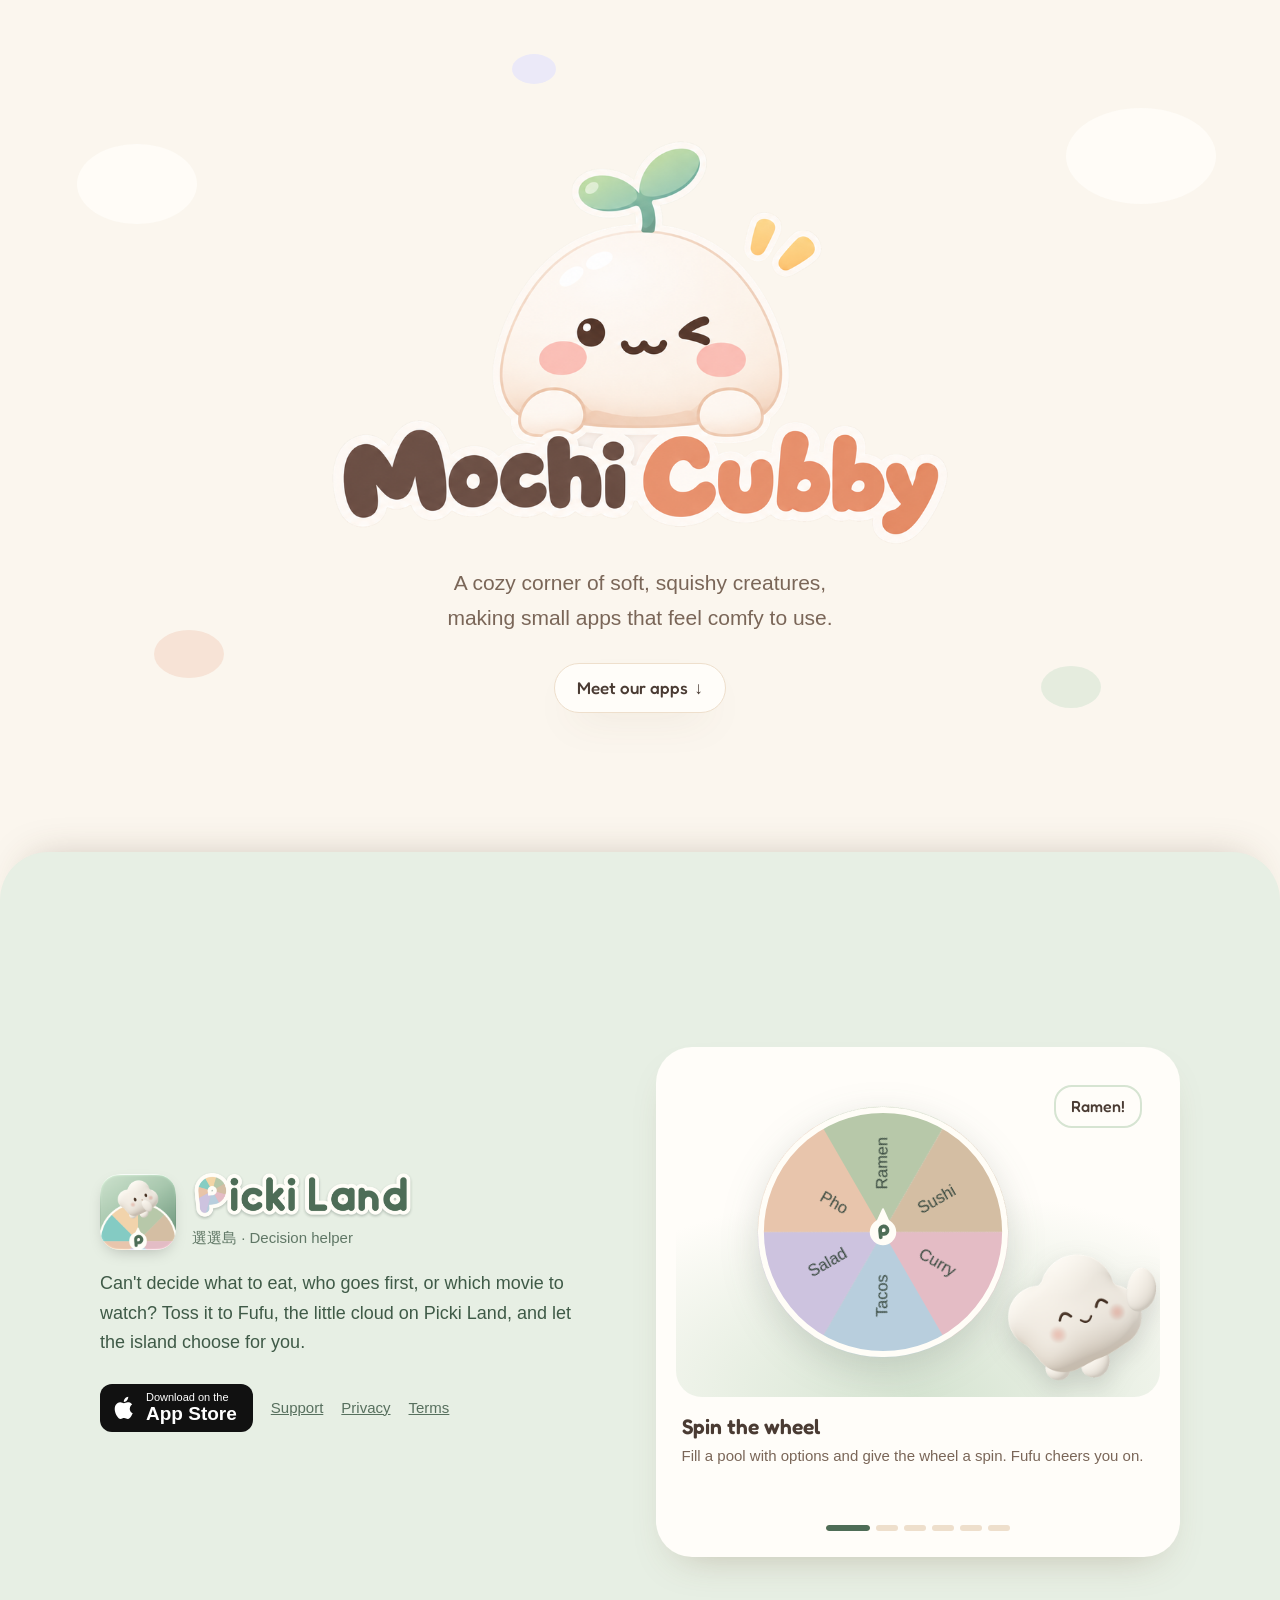
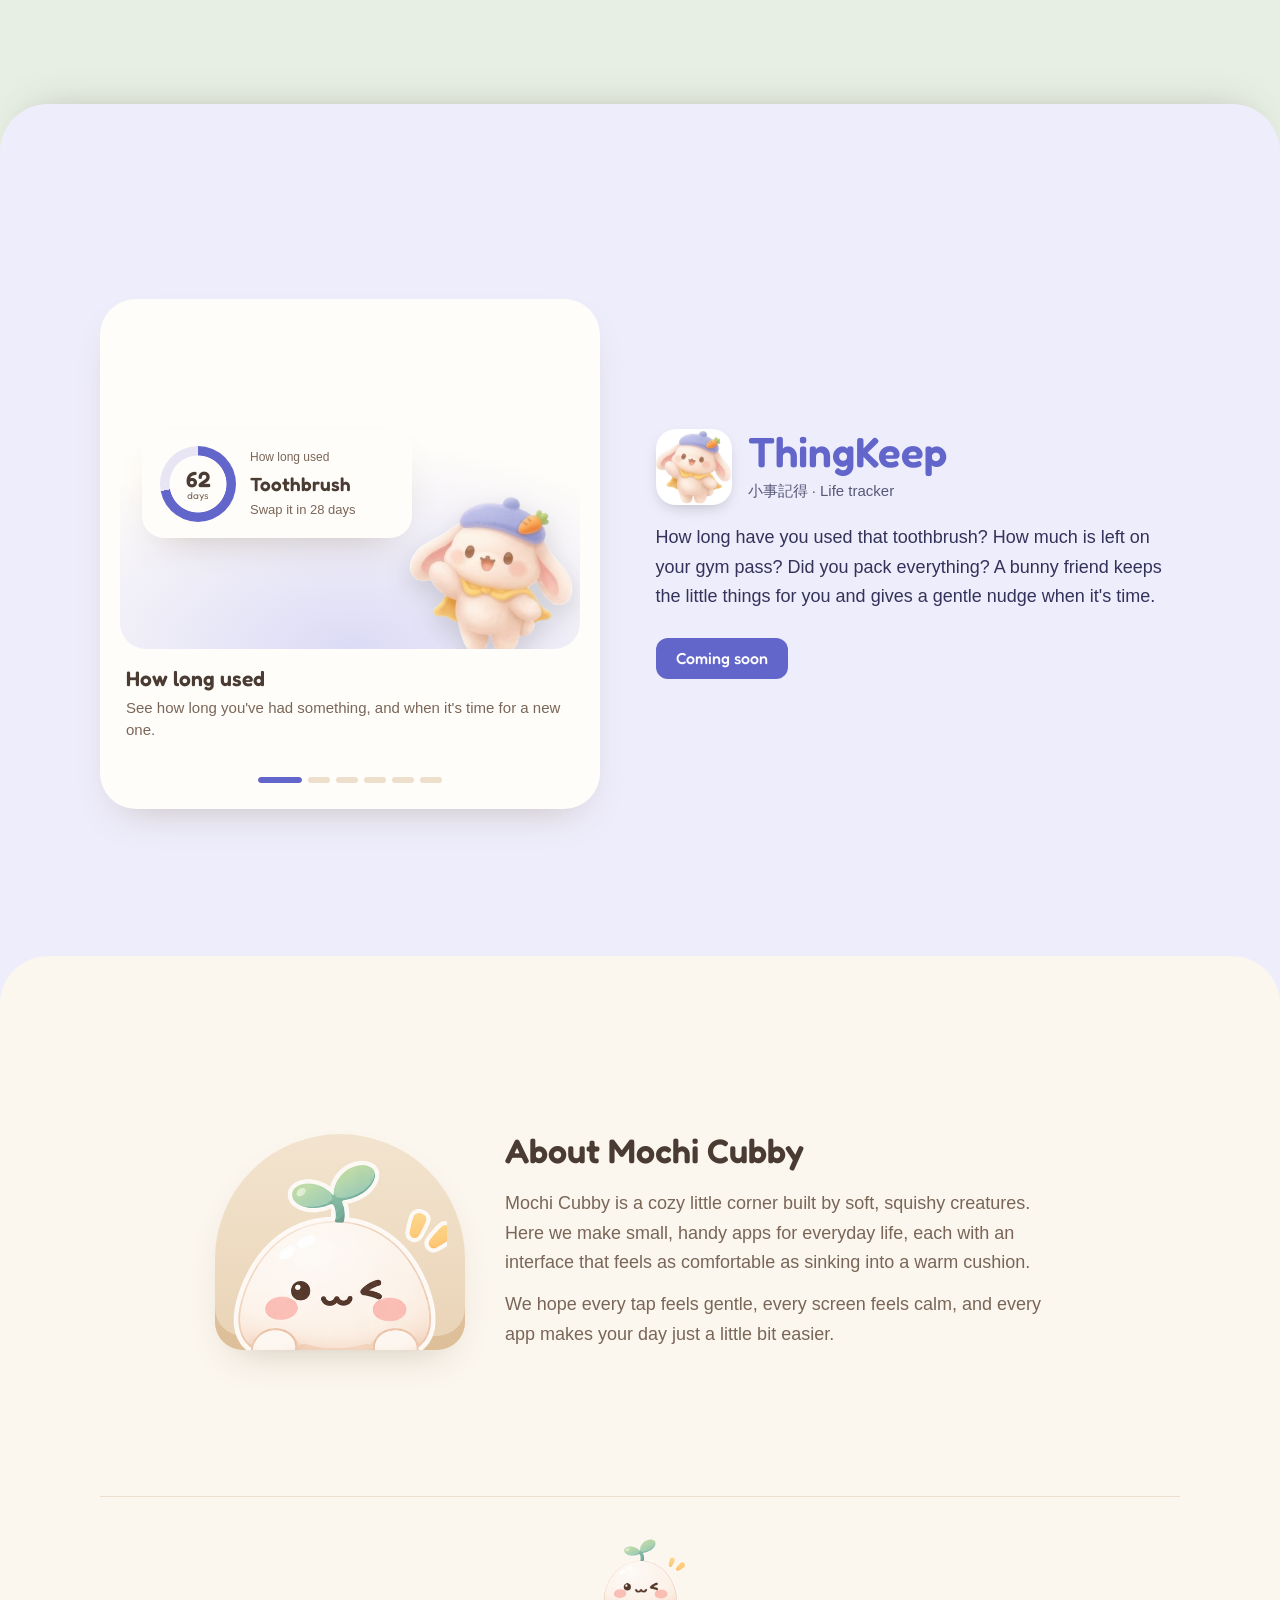
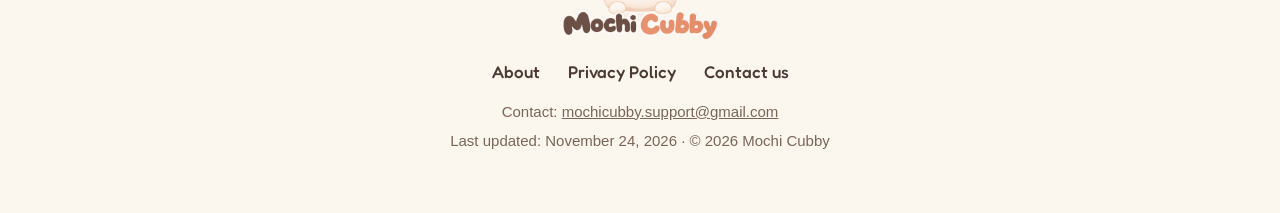
==== commit 93491614: "feat: draw Picki Land carousel art from the app's own design Wheel, dartboard, dart, lucky box, coin" ====
--- a/index.html
+++ b/index.html
@@ -55,27 +55,26 @@
       <div class="slides">
         <figure class="slide is-active">
           <div class="stage" aria-hidden="true">
-            <div class="wheel-wrap"><div class="wheel"><span>Ramen</span><span>Sushi</span><span>Curry</span><span>Tacos</span><span>Salad</span><span>Pho</span></div><div class="wheel-pin"></div></div>
+            <div class="pl-wheel"><img class="pl-wheel-face" src="/assets/apps/picki-land/art/wheel-face.svg" alt=""><img class="pl-wheel-hub" src="/assets/apps/picki-land/art/wheel-hub.svg" alt=""></div>
             <img class="pop fufu-r" src="/assets/apps/picki-land/fufu-wave.png" alt="" width="420" height="420">
-            <div class="bubble pop b-tr">Spin it!</div>
+            <div class="chip pl-result">Ramen!</div>
           </div>
           <figcaption><strong>Spin the wheel</strong>Fill a pool with options and give the wheel a spin. Fufu cheers you on.</figcaption>
         </figure>
         <figure class="slide">
           <div class="stage" aria-hidden="true">
-            <div class="board"><i></i><i></i><i></i><i></i><span class="dart d1"></span><span class="dart d2"></span></div>
+            <div class="pl-board"><img class="pl-board-face" src="/assets/apps/picki-land/art/dartboard.svg" alt="">
+              <img class="pl-dart d1" src="/assets/apps/picki-land/art/dart.svg" alt=""><img class="pl-dart d2" src="/assets/apps/picki-land/art/dart.svg" alt=""></div>
             <img class="pop fufu-l" src="/assets/apps/picki-land/fufu-happy.png" alt="" width="300" height="300">
-            <div class="chip pop c-br">🎯 Bullseye: Movie night</div>
-          </div>
-          <figcaption><strong>Throw a dart</strong>Aim, throw, and see which option you hit.</figcaption>
-        </figure>
-        <figure class="slide">
-          <div class="stage" aria-hidden="true">
-            <img class="box-img" src="/assets/apps/picki-land/luckybox.png" alt="" width="216" height="216">
-            <div class="ticket pop t1">Ramen</div><div class="ticket pop t2">Hot pot</div><div class="ticket pop t3">Pizza</div>
-            <div class="bubble pop b-tl">Shake, shake!</div>
-          </div>
-          <figcaption><strong>Shake the lucky box</strong>Draw a ticket from the box. Turn on no-repeat to draw each one once.</figcaption>
+          </div>
+          <figcaption><strong>Throw a dart</strong>Flick a dart at the turning board and see which option it hits.</figcaption>
+        </figure>
+        <figure class="slide">
+          <div class="stage" aria-hidden="true">
+            <div class="pl-box"><div class="pl-ticket">Hot pot</div><img class="pl-box-art" src="/assets/apps/picki-land/art/box.svg" alt=""></div>
+            <img class="pop fufu-r small" src="/assets/apps/picki-land/fufu-happy.png" alt="" width="300" height="300">
+          </div>
+          <figcaption><strong>Draw from the lucky box</strong>Reach in and pull out a ticket. Turn on no-repeat to draw each one once.</figcaption>
         </figure>
         <figure class="slide">
           <div class="stage" aria-hidden="true">
@@ -90,9 +89,9 @@
         </figure>
         <figure class="slide">
           <div class="stage" aria-hidden="true">
-            <div class="quick"><span class="q coin">🪙<small>Heads</small></span><span class="q dice">🎲<small>5</small></span><span class="q num">42<small>1 – 100</small></span></div>
-          </div>
-          <figcaption><strong>Quick decide</strong>Flip a coin, roll dice or pick a number in one tap.</figcaption>
+            <div class="pl-quick"><img class="pl-coin" src="/assets/apps/picki-land/art/coin.svg" alt=""><img class="pl-die a" src="/assets/apps/picki-land/art/die-5.svg" alt=""><img class="pl-die b" src="/assets/apps/picki-land/art/die-3.svg" alt=""></div>
+          </div>
+          <figcaption><strong>Coin and dice</strong>Toss a coin or roll up to six dice, or pick a random number.</figcaption>
         </figure>
         <figure class="slide">
           <div class="stage" aria-hidden="true">
--- a/assets/home.css
+++ b/assets/home.css
@@ -103,38 +103,40 @@
 .bunny-r{width:170px;right:4px;bottom:-6px}
 .bunny-l{width:160px;left:4px;bottom:-4px}
 
-/* Picki: wheel */
-.wheel-wrap{position:absolute;left:50%;top:50%;width:250px;height:250px;margin:-125px 0 0 -150px}
-.wheel{width:100%;height:100%;border-radius:50%;border:7px solid #FFFDF7;box-shadow:var(--shadow);position:relative;
-  background:conic-gradient(#EBD9B4 0 60deg,#9FCBC6 0 120deg,#BFD2AE 0 180deg,#E2C9A6 0 240deg,#EBC7CF 0 300deg,#C3D6E8 0)}
-.slide.is-active .wheel{animation:spin 3.6s cubic-bezier(.15,.7,.1,1) .2s both}
-.wheel span{position:absolute;left:50%;top:50%;font-family:var(--round);font-weight:500;font-size:13px;color:#4A3B33;transform-origin:0 0;white-space:nowrap}
-.wheel span:nth-child(1){transform:rotate(-60deg) translate(38px,-8px)}
-.wheel span:nth-child(2){transform:rotate(0deg) translate(38px,-8px)}
-.wheel span:nth-child(3){transform:rotate(60deg) translate(38px,-8px)}
-.wheel span:nth-child(4){transform:rotate(120deg) translate(38px,-8px)}
-.wheel span:nth-child(5){transform:rotate(180deg) translate(38px,-8px)}
-.wheel span:nth-child(6){transform:rotate(240deg) translate(38px,-8px)}
-.wheel-pin{position:absolute;left:50%;top:-14px;width:26px;height:32px;margin-left:-13px;background:var(--picki-accent);clip-path:polygon(50% 100%,0 0,100% 0)}
-@keyframes spin{from{transform:rotate(0)}to{transform:rotate(1110deg)}}
-
-/* Picki: darts */
-.board{position:absolute;left:50%;top:50%;width:230px;height:230px;margin:-115px 0 0 -80px;border-radius:50%;background:#EBC7CF;box-shadow:var(--shadow)}
-.board i{position:absolute;border-radius:50%;inset:var(--s)}
-.board i:nth-child(1){--s:22px;background:#FFFDF7}.board i:nth-child(2){--s:44px;background:#9FCBC6}.board i:nth-child(3){--s:68px;background:#FFFDF7}.board i:nth-child(4){--s:92px;background:#E5B54A}
-.dart{position:absolute;width:70px;height:6px;border-radius:3px;background:var(--picki-accent);transform-origin:0 50%;opacity:0}
-.dart::after{content:"";position:absolute;right:-6px;top:-6px;border:9px solid transparent;border-left:0;border-right:14px solid #E2C9A6}
-.d1{left:116px;top:112px;rotate:-35deg}.d2{left:150px;top:60px;rotate:-20deg}
-.slide.is-active .d1{animation:dart .5s cubic-bezier(.2,.8,.3,1.2) .3s forwards}
-.slide.is-active .d2{animation:dart .5s cubic-bezier(.2,.8,.3,1.2) .8s forwards}
-@keyframes dart{from{opacity:0;transform:translate(120px,-60px)}to{opacity:1;transform:none}}
-
-/* Picki: lucky box */
-.box-img{position:absolute;left:50%;bottom:24px;width:180px;margin-left:-90px;border-radius:40px;box-shadow:var(--shadow)}
-.slide.is-active .box-img{animation:shake .5s ease-in-out .2s 3}
-@keyframes shake{0%,100%{transform:rotate(0)}25%{transform:rotate(-6deg)}75%{transform:rotate(6deg)}}
-.ticket{position:absolute;font-family:var(--round);font-weight:600;font-size:15px;background:#FFF6E5;color:#6B4E2E;padding:8px 14px;border-radius:10px;border:2px dashed #E2C9A6}
-.t1{left:14%;top:30%;rotate:-8deg}.t2{right:12%;top:24%;rotate:7deg}.t3{right:20%;top:52%;rotate:-4deg}
+/* Picki: artwork follows the app's own drawing (DesignTokens) */
+.pl-wheel{position:absolute;left:50%;top:50%;width:250px;height:250px;margin:-125px 0 0 -160px;filter:drop-shadow(0 12px 18px rgba(56,73,63,.18))}
+.pl-wheel img{position:absolute;inset:0;width:100%;height:100%}
+.slide.is-active .pl-wheel-face{animation:spin 3.4s cubic-bezier(.12,.7,.08,1) .2s both}
+@keyframes spin{from{transform:rotate(0)}to{transform:rotate(-1110deg)}}
+.pl-result{right:18px;top:18px;opacity:0;transform:scale(.6)}
+.slide.is-active .pl-result{animation:popIn .5s cubic-bezier(.3,1.5,.5,1) 3.4s forwards}
+.pl-board{position:absolute;left:50%;top:50%;width:240px;height:240px;margin:-120px 0 0 -70px}
+.pl-board-face{width:100%;height:100%;filter:drop-shadow(0 12px 18px rgba(56,73,63,.18))}
+.slide.is-active .pl-board-face{animation:turn 14s linear infinite}
+@keyframes turn{to{transform:rotate(360deg)}}
+.pl-dart{position:absolute;width:72px;transform-origin:1.6% 50%;opacity:0}
+.pl-dart.d1{left:118px;top:86px;rotate:76deg}
+.pl-dart.d2{left:150px;top:132px;rotate:104deg}
+.slide.is-active .pl-dart.d1{animation:dartIn .45s cubic-bezier(.2,.8,.3,1.15) .5s forwards}
+.slide.is-active .pl-dart.d2{animation:dartIn .45s cubic-bezier(.2,.8,.3,1.15) 1.3s forwards}
+@keyframes dartIn{from{opacity:0;translate:0 0;transform:translateX(170px) scale(1.4)}to{opacity:1;transform:none}}
+.pl-box{position:absolute;left:50%;bottom:22px;width:230px;margin-left:-160px}
+.pl-box-art{position:relative;display:block;width:100%}
+.slide.is-active .pl-box-art{animation:shake .4s ease-in-out .2s 3}
+@keyframes shake{0%,100%{transform:rotate(0)}25%{transform:rotate(-1.6deg)}75%{transform:rotate(1.6deg)}}
+.pl-ticket{position:absolute;left:62px;top:-6px;width:116px;height:72px;display:grid;place-items:center;background:#FDE8D0;border:1px solid rgba(56,73,63,.35);border-radius:8px;font-family:var(--round);font-weight:500;font-size:18px;color:#38493F;opacity:0}
+.slide.is-active .pl-ticket{animation:ticket .9s cubic-bezier(.3,1.3,.5,1) 1.5s forwards}
+@keyframes ticket{from{opacity:0;transform:translateY(40px) scale(.3)}to{opacity:1;transform:translateY(-86px) rotate(-4deg)}}
+.pl-quick{position:absolute;inset:0}
+.pl-coin{position:absolute;left:50%;top:50%;width:150px;margin:-90px 0 0 -170px}
+.slide.is-active .pl-coin{animation:coinToss 1.3s cubic-bezier(.3,.6,.4,1) .2s both}
+@keyframes coinToss{0%{transform:translateY(0) rotateX(0)}45%{transform:translateY(-70px) rotateX(900deg)}100%{transform:translateY(0) rotateX(1800deg)}}
+.pl-die{position:absolute;width:84px}
+.pl-die.a{left:50%;top:50%;margin:-70px 0 0 20px;rotate:-8deg}
+.pl-die.b{left:50%;top:50%;margin:0 0 0 70px;rotate:12deg}
+.slide.is-active .pl-die{animation:roll .9s cubic-bezier(.2,.8,.3,1.1) .5s both}
+.slide.is-active .pl-die.b{animation-delay:.7s}
+@keyframes roll{from{opacity:0;transform:translate(160px,-40px) rotate(260deg)}to{opacity:1;transform:none}}
 
 /* Picki: weights */
 .weights{position:absolute;left:20px;right:150px;top:50%;transform:translateY(-50%);display:grid;gap:14px}
@@ -143,16 +145,6 @@
 .weights em{font-style:normal;font-size:14px;color:var(--picki-accent)}
 .slide.is-active .weights b{animation:grow 1s ease .3s both}
 @keyframes grow{from{background-size:0 100%,auto}}
-
-/* Picki: quick */
-.quick{position:absolute;inset:0;display:flex;align-items:center;justify-content:center;gap:18px}
-.q{width:110px;height:130px;border-radius:24px;background:var(--paper);box-shadow:var(--shadow);display:flex;flex-direction:column;align-items:center;justify-content:center;font-size:44px;font-family:var(--round);font-weight:600;color:var(--picki-ink)}
-.q small{font-size:14px;font-weight:500;color:var(--muted);margin-top:4px}
-.slide.is-active .coin{animation:flip 1s ease .2s}
-.slide.is-active .dice{animation:roll .9s ease .5s}
-.slide.is-active .num{animation:popIn .6s cubic-bezier(.3,1.4,.5,1) .8s both;opacity:0;transform:scale(.8)}
-@keyframes flip{50%{transform:rotateY(180deg) translateY(-14px)}}
-@keyframes roll{50%{transform:rotate(200deg) scale(.9)}}
 
 /* Picki: finger pick */
 .fingers{position:absolute;inset:0}
@@ -228,13 +220,13 @@
   .carousel{padding:12px 12px 10px;border-radius:28px}
   .slides{height:420px}
   .stage{height:300px}
-  .wheel-wrap{width:210px;height:210px;margin:-105px 0 0 -130px}
-  .wheel span{font-size:11px}
+  .pl-wheel{width:210px;height:210px;margin:-105px 0 0 -130px}
+  .pl-board{width:200px;height:200px;margin:-100px 0 0 -60px}
+  .pl-box{width:200px;margin-left:-130px}
+  .pl-coin{width:124px;margin:-80px 0 0 -140px}
+  .pl-die{width:70px}
   .fufu-r{width:130px}.fufu-r.small{width:110px}.fufu-l{width:110px}
   .bunny-r,.bunny-l{width:130px}
-  .board{width:190px;height:190px;margin:-95px 0 0 -60px}
-  .q{width:92px;height:112px;font-size:36px}
-  .quick{gap:10px}
   .weights{right:110px;left:12px}
   .weights div{grid-template-columns:52px 1fr 24px;font-size:14px;padding:8px 10px}
   .tk-card.center{left:12px;width:240px}
@@ -242,6 +234,6 @@
 }
 @media (prefers-reduced-motion:reduce){
   *,*::before,*::after{animation:none!important;transition:none!important}
-  .slide .pop,.dart,.slide.is-active .num,.slide.is-active .check i.on,.slide.is-active .week i{opacity:1;transform:none}
+  .slide .pop,.pl-dart,.pl-ticket,.pl-result,.slide.is-active .num,.slide.is-active .check i.on,.slide.is-active .week i{opacity:1;transform:none}
   html{scroll-behavior:auto}
 }
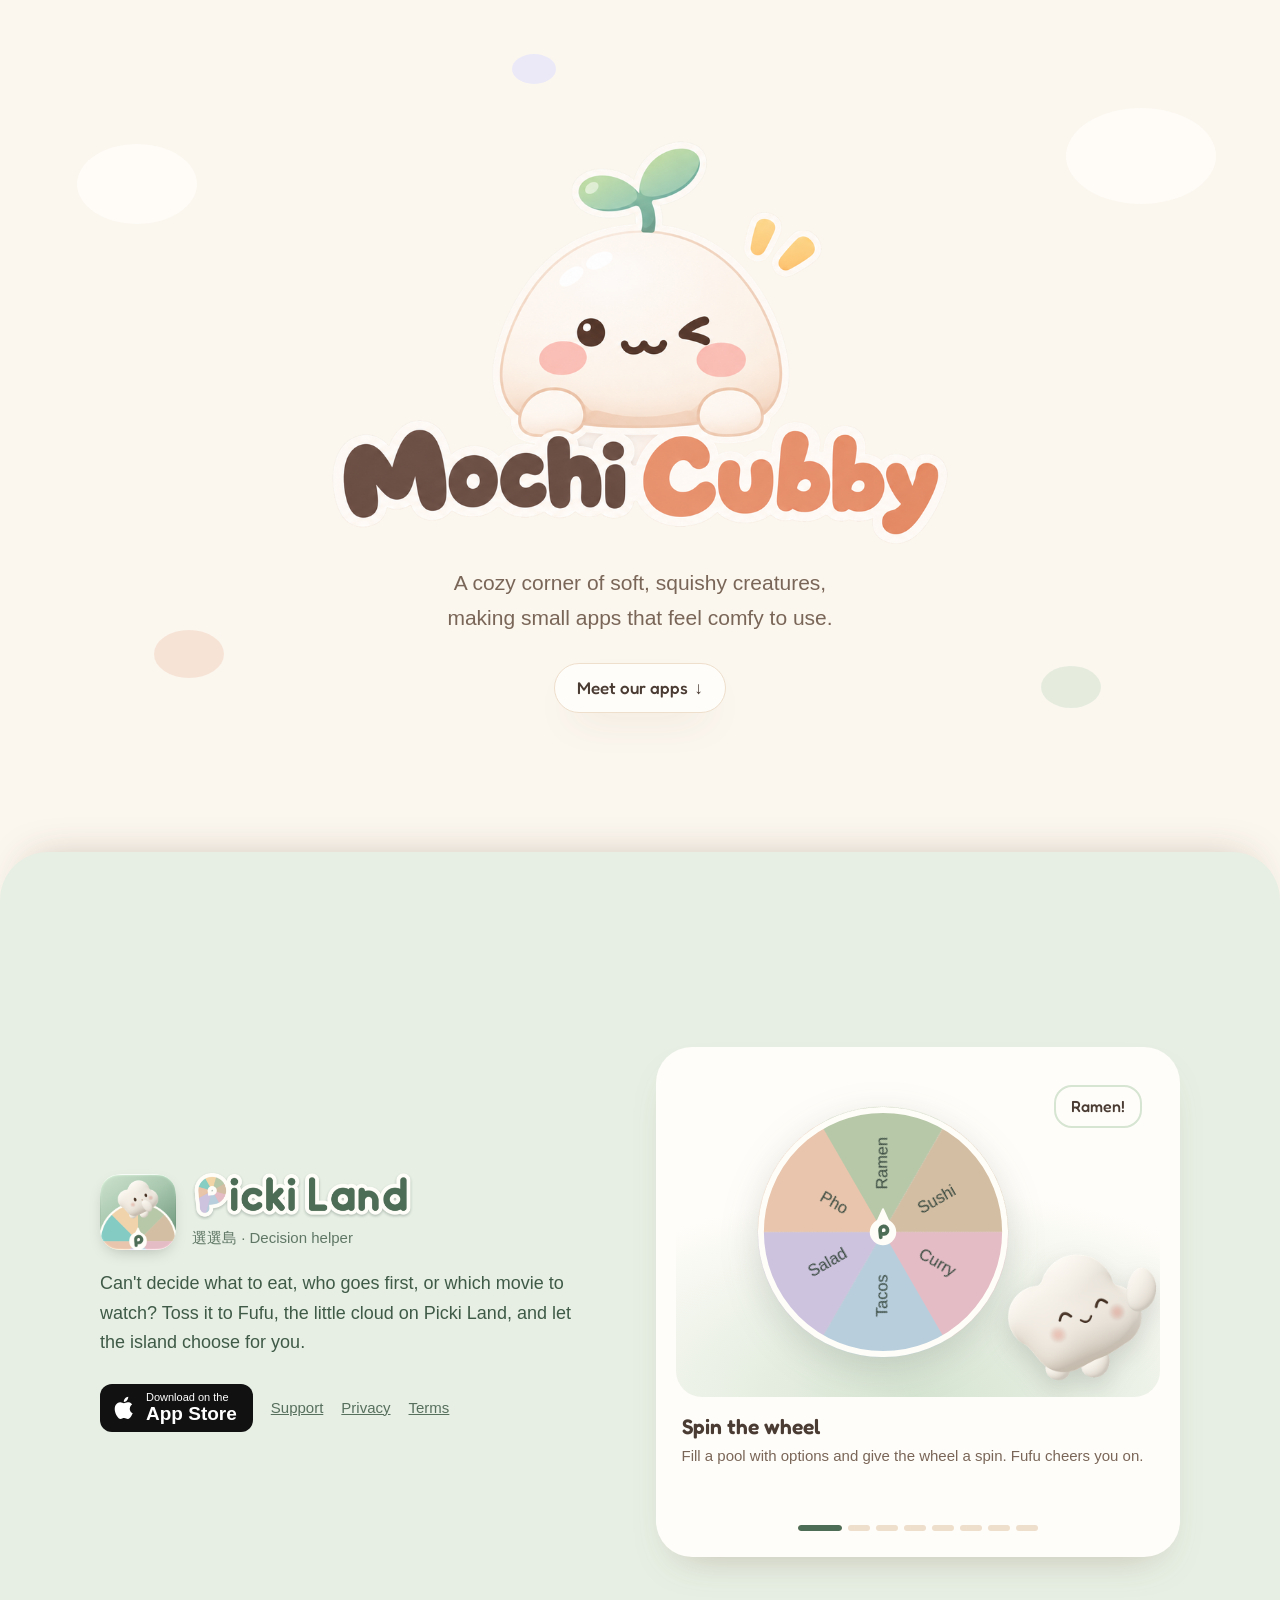
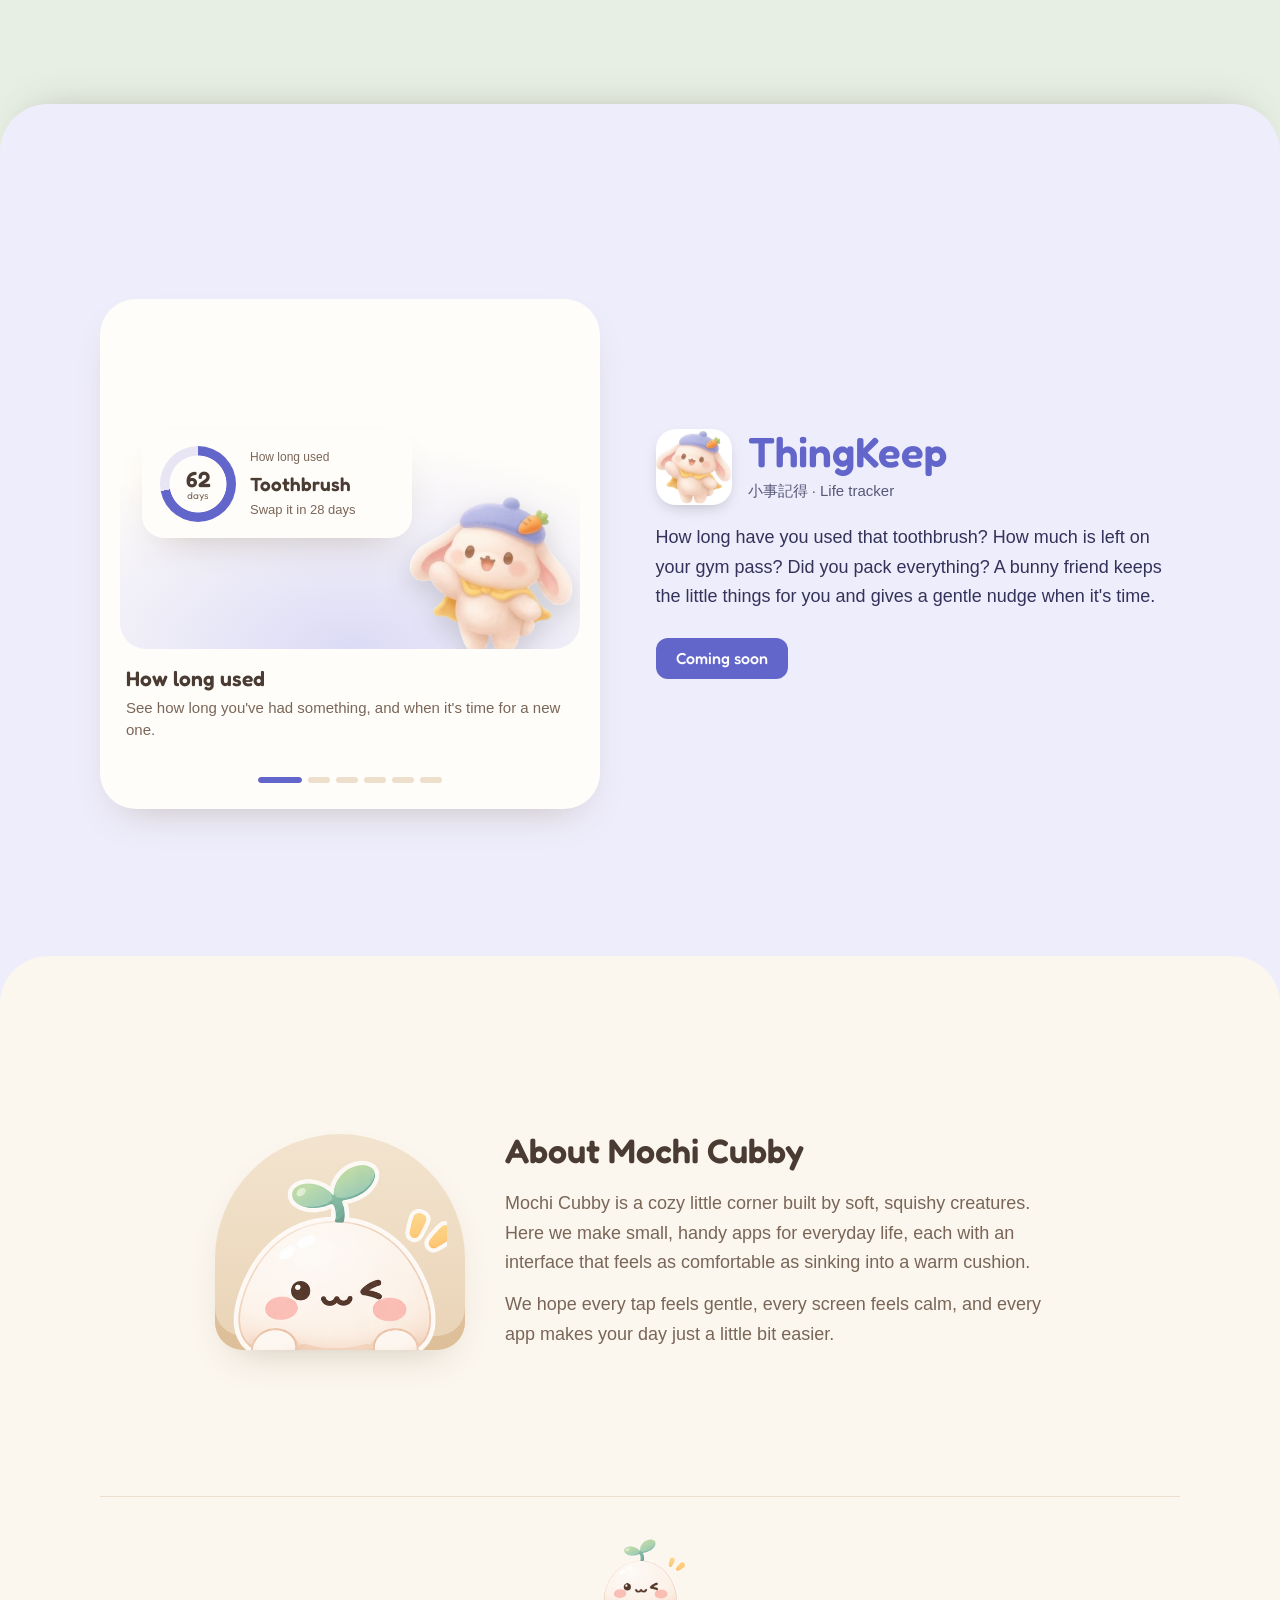
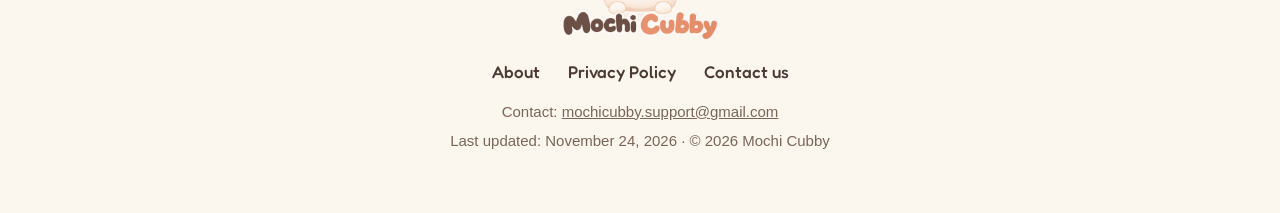
==== commit 5b2d24b9: "feat: add lottery drum and number card slides to Picki Land carousel Both follow the app's drawing: " ====
--- a/index.html
+++ b/index.html
@@ -78,6 +78,13 @@
         </figure>
         <figure class="slide">
           <div class="stage" aria-hidden="true">
+            <div class="pl-drum"><img class="pl-drum-stand" src="/assets/apps/picki-land/art/drum-stand.svg" alt=""><img class="pl-drum-back" src="/assets/apps/picki-land/art/drum-back.svg" alt=""><img class="pl-drum-front" src="/assets/apps/picki-land/art/drum-front.svg" alt=""><img class="pl-ball" src="/assets/apps/picki-land/art/ball.svg" alt=""></div>
+            <img class="pop fufu-r small" src="/assets/apps/picki-land/fufu-wave.png" alt="" width="420" height="420">
+          </div>
+          <figcaption><strong>Turn the lottery drum</strong>Crank the handle and a ball rolls out into the tray.</figcaption>
+        </figure>
+        <figure class="slide">
+          <div class="stage" aria-hidden="true">
             <div class="weights">
               <div><span>Ramen</span><b style="--w:80%"></b><em>×3</em></div>
               <div><span>Sushi</span><b style="--w:50%"></b><em>×2</em></div>
@@ -91,7 +98,15 @@
           <div class="stage" aria-hidden="true">
             <div class="pl-quick"><img class="pl-coin" src="/assets/apps/picki-land/art/coin.svg" alt=""><img class="pl-die a" src="/assets/apps/picki-land/art/die-5.svg" alt=""><img class="pl-die b" src="/assets/apps/picki-land/art/die-3.svg" alt=""></div>
           </div>
-          <figcaption><strong>Coin and dice</strong>Toss a coin or roll up to six dice, or pick a random number.</figcaption>
+          <figcaption><strong>Coin and dice</strong>Toss a coin, or roll up to six dice at once.</figcaption>
+        </figure>
+        <figure class="slide">
+          <div class="stage" aria-hidden="true">
+            <div class="pl-number"><img src="/assets/apps/picki-land/art/number-card.svg" alt=""><div class="pl-digits"><div class="pl-strip"><span>17</span><span>85</span><span>3</span><span>66</span><span>29</span><span>91</span><span>8</span><span>54</span><span>42</span></div></div></div>
+            <img class="pop fufu-l" src="/assets/apps/picki-land/fufu-thinking.png" alt="" width="300" height="300">
+            <div class="chip pop c-tr">1 – 100</div>
+          </div>
+          <figcaption><strong>Number card</strong>Set a range and roll a random number on the card.</figcaption>
         </figure>
         <figure class="slide">
           <div class="stage" aria-hidden="true">
--- a/assets/home.css
+++ b/assets/home.css
@@ -127,6 +127,25 @@
 .pl-ticket{position:absolute;left:62px;top:-6px;width:116px;height:72px;display:grid;place-items:center;background:#FDE8D0;border:1px solid rgba(56,73,63,.35);border-radius:8px;font-family:var(--round);font-weight:500;font-size:18px;color:#38493F;opacity:0}
 .slide.is-active .pl-ticket{animation:ticket .9s cubic-bezier(.3,1.3,.5,1) 1.5s forwards}
 @keyframes ticket{from{opacity:0;transform:translateY(40px) scale(.3)}to{opacity:1;transform:translateY(-86px) rotate(-4deg)}}
+.pl-drum{position:absolute;left:50%;bottom:6px;width:270px;aspect-ratio:350/364;margin-left:-175px}
+.pl-drum img{position:absolute}
+.pl-drum-stand{inset:0;width:100%;height:100%}
+.pl-drum-back,.pl-drum-front{width:85.714%;left:7.143%;top:-1.07%}
+.pl-drum-back{translate:2.86% 2.47%}
+.slide.is-active .pl-drum-back,.slide.is-active .pl-drum-front{animation:crank 2.4s cubic-bezier(.35,.1,.25,1) .3s both}
+@keyframes crank{from{transform:rotate(0)}to{transform:rotate(720deg)}}
+.pl-ball{width:7.4%;left:20.6%;top:79%;opacity:0}
+.slide.is-active .pl-ball{animation:ballOut .9s cubic-bezier(.3,1.2,.5,1) 2.5s forwards}
+@keyframes ballOut{0%{opacity:0;transform:translate(60px,-30px)}40%{opacity:1}100%{opacity:1;transform:none}}
+.pl-number{position:absolute;left:50%;top:50%;width:250px;margin:-90px 0 0 -90px;filter:drop-shadow(0 10px 16px rgba(56,73,63,.12))}
+.pl-number img{display:block;width:100%}
+.pl-digits{position:absolute;left:0;right:0;top:27%;height:56px;overflow:hidden;-webkit-mask:linear-gradient(transparent,#000 25%,#000 75%,transparent);mask:linear-gradient(transparent,#000 25%,#000 75%,transparent)}
+.pl-strip{display:flex;flex-direction:column;transform:translateY(-448px)}
+.pl-strip span{height:56px;line-height:56px;text-align:center;font-family:var(--round);font-weight:500;font-size:50px;color:#4E6D57;font-variant-numeric:tabular-nums}
+.slide.is-active .pl-strip{animation:numRoll 1.8s cubic-bezier(.2,.7,.2,1) .4s both}
+@keyframes numRoll{from{transform:translateY(0)}to{transform:translateY(-448px)}}
+.c-tr{right:16px;top:18px}
+@keyframes numRollM{from{transform:translateY(0)}to{transform:translateY(-384px)}}
 .pl-quick{position:absolute;inset:0}
 .pl-coin{position:absolute;left:50%;top:50%;width:150px;margin:-90px 0 0 -170px}
 .slide.is-active .pl-coin{animation:coinToss 1.3s cubic-bezier(.3,.6,.4,1) .2s both}
@@ -225,6 +244,12 @@
   .pl-box{width:200px;margin-left:-130px}
   .pl-coin{width:124px;margin:-80px 0 0 -140px}
   .pl-die{width:70px}
+  .pl-drum{width:230px;margin-left:-150px}
+  .pl-number{width:210px;margin-left:-70px}
+  .pl-digits{height:48px}
+  .pl-strip span{height:48px;line-height:48px;font-size:42px}
+  .pl-strip{transform:translateY(-384px)}
+  .slide.is-active .pl-strip{animation-name:numRollM}
   .fufu-r{width:130px}.fufu-r.small{width:110px}.fufu-l{width:110px}
   .bunny-r,.bunny-l{width:130px}
   .weights{right:110px;left:12px}
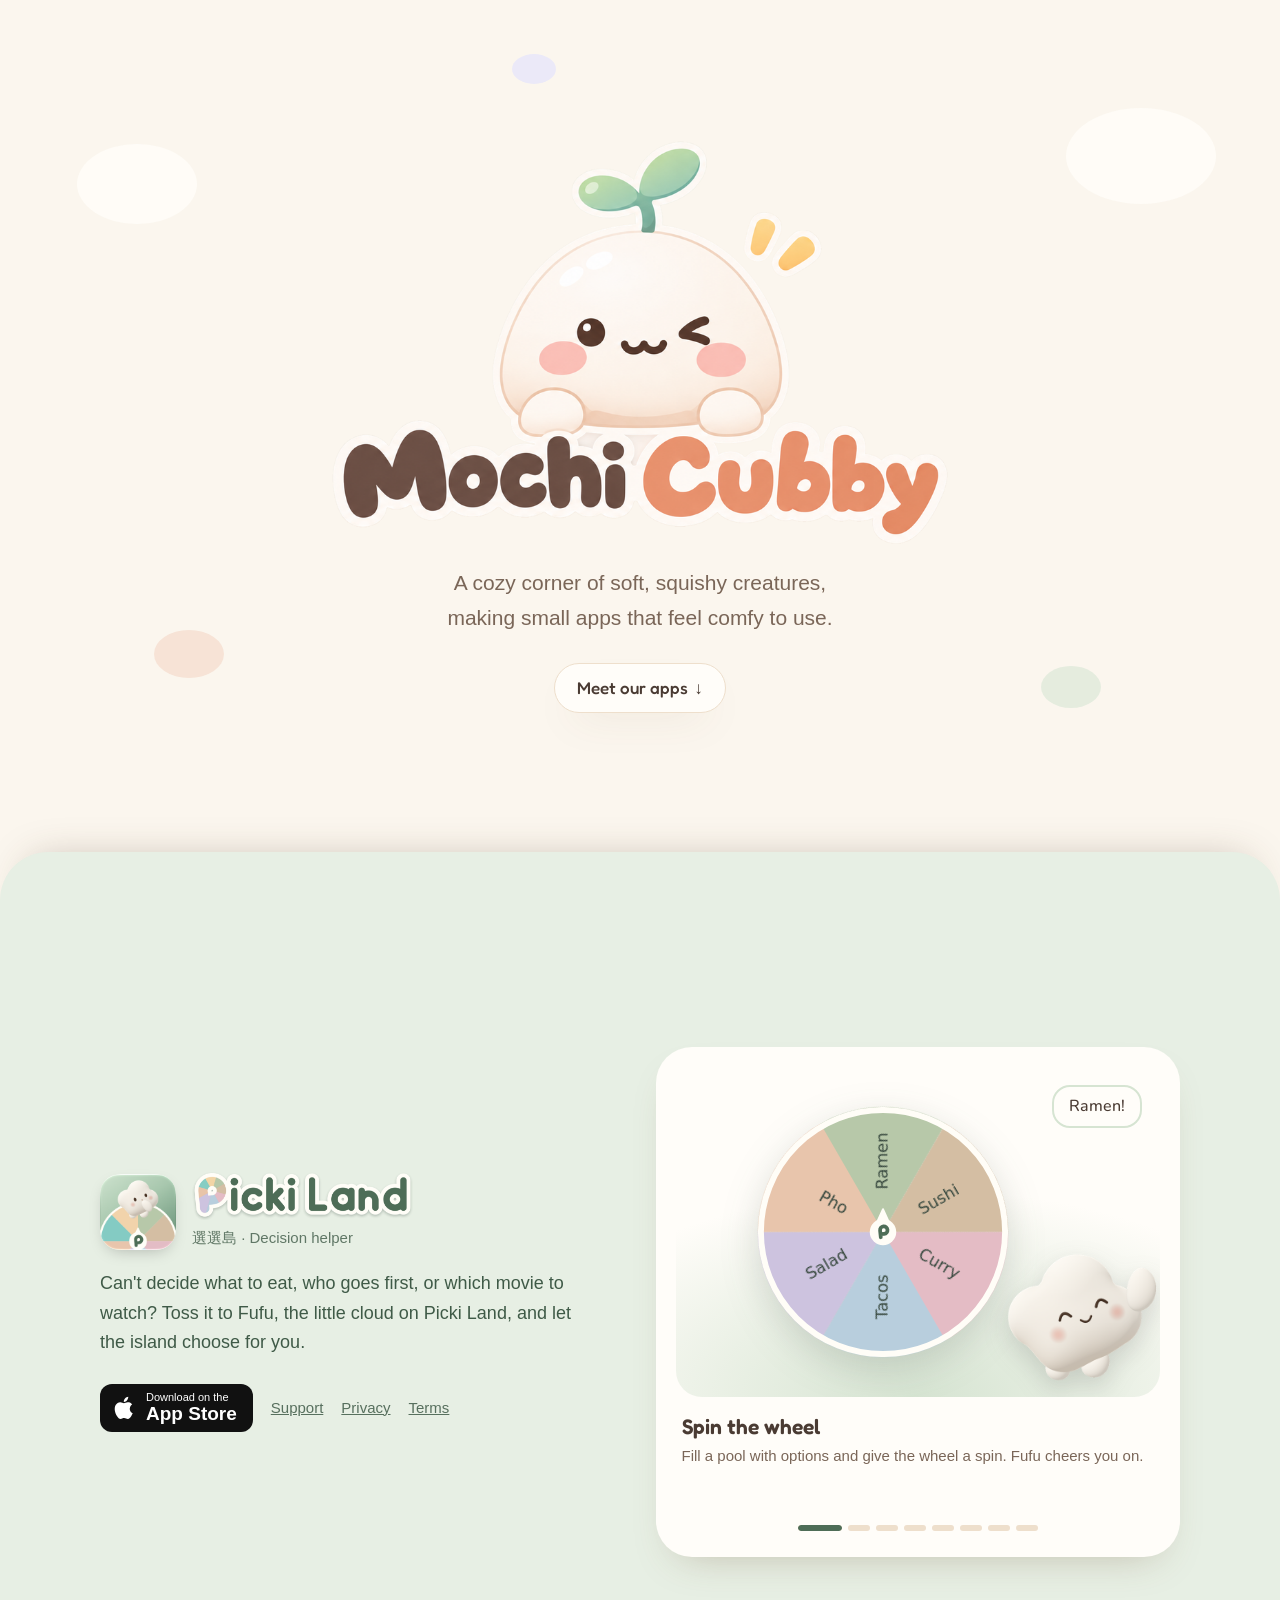
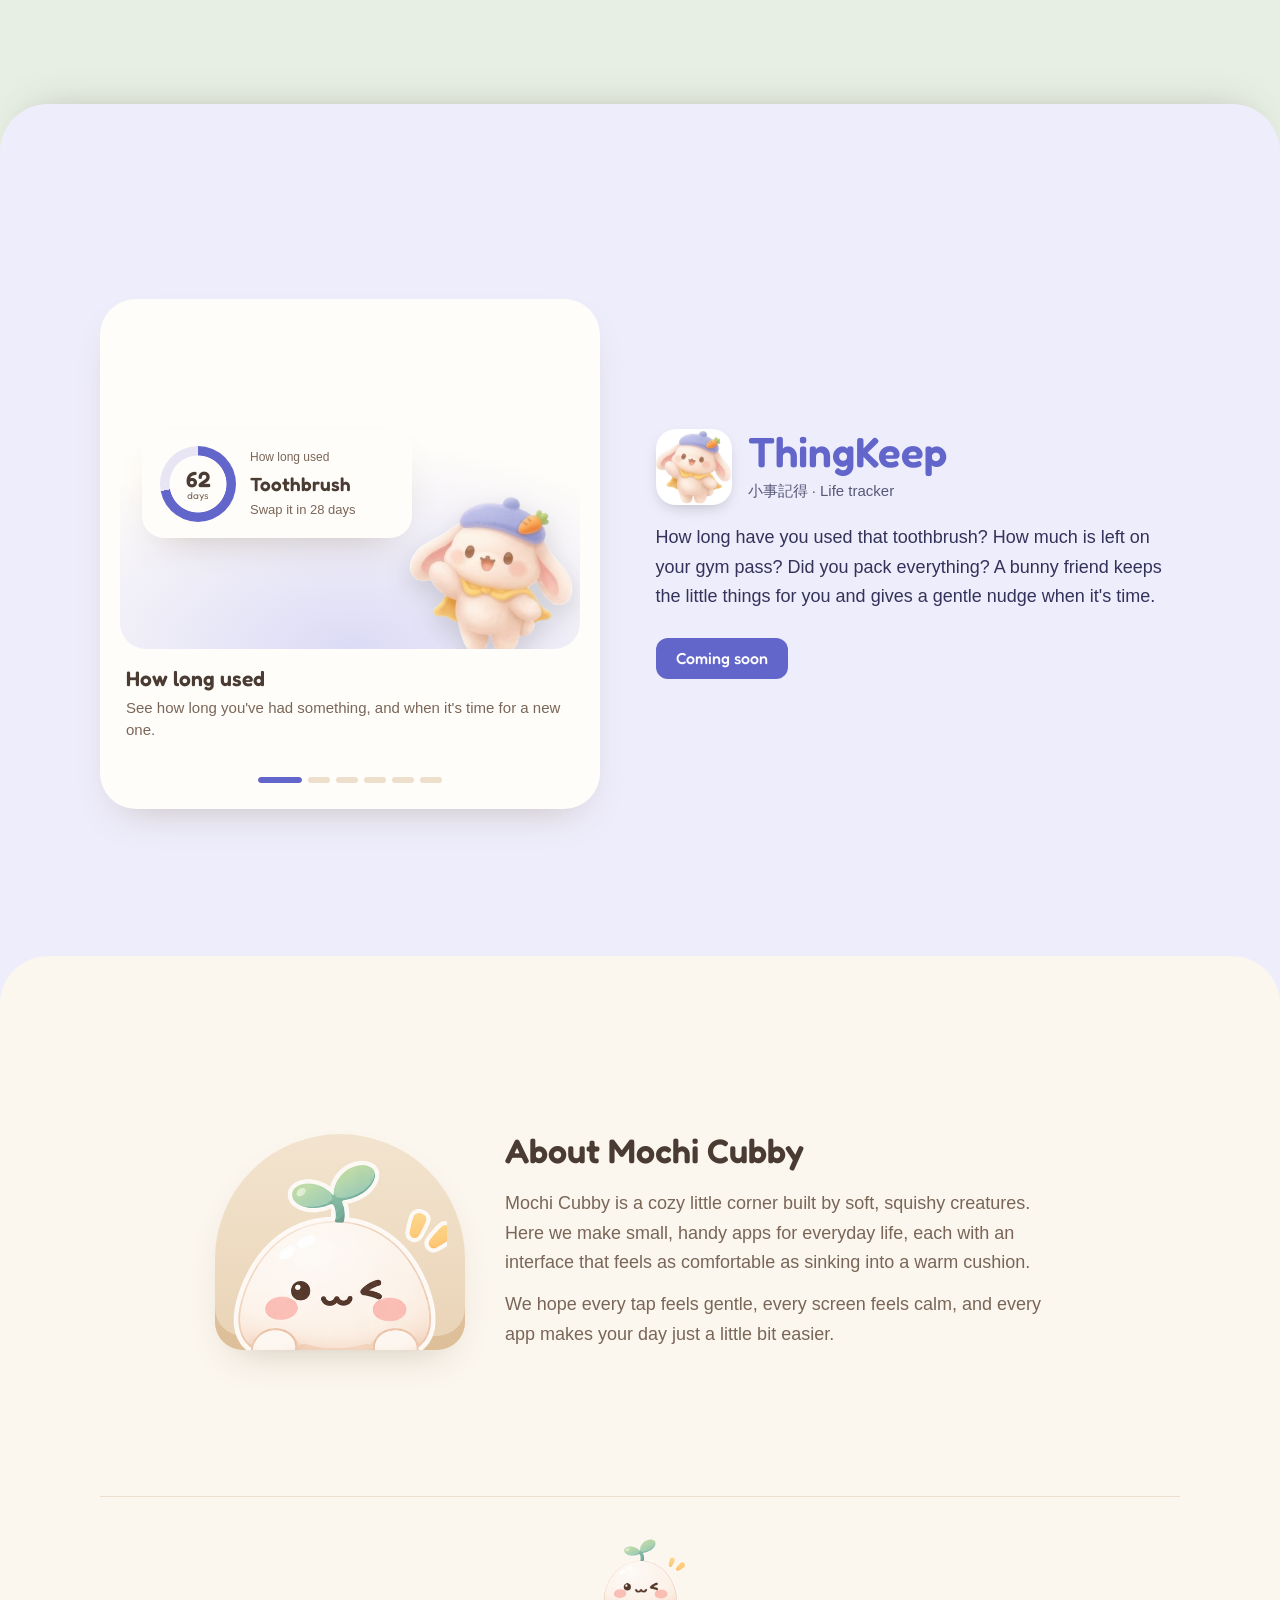
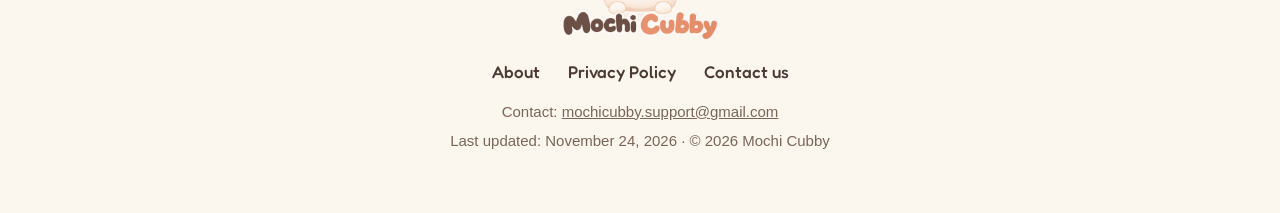
==== commit f9990819: "fix: use the app's rounded system font in Picki Land carousel The app sets every label in SF Pro Rou" ====
--- a/index.html
+++ b/index.html
@@ -12,7 +12,7 @@
 <meta property="og:image" content="https://mochicubby.github.io/assets/brand/og.png">
 <link rel="preconnect" href="https://fonts.googleapis.com">
 <link rel="preconnect" href="https://fonts.gstatic.com" crossorigin>
-<link href="https://fonts.googleapis.com/css2?family=Fredoka:wght@400;500;600&display=swap" rel="stylesheet">
+<link href="https://fonts.googleapis.com/css2?family=Fredoka:wght@400;500;600&family=Nunito:wght@500;600;700&display=swap" rel="stylesheet">
 <link rel="stylesheet" href="/assets/home.css">
 <script>document.documentElement.classList.add('js')</script>
 </head>
--- a/assets/home.css
+++ b/assets/home.css
@@ -4,6 +4,7 @@
   --picki-bg:#E7EFE4;--picki-ink:#3F5A47;--picki-accent:#4E6D57;--picki-soft:#D6E4D2;
   --thing-bg:#EEEDFB;--thing-ink:#34325A;--thing-accent:#6266CA;--thing-soft:#DCDBF6;
   --shadow:0 18px 40px -22px rgba(110,80,50,.35);
+  --sf:ui-rounded,"SF Pro Rounded","Nunito",system-ui,sans-serif;
   --round:"Fredoka",ui-rounded,"SF Pro Rounded",-apple-system,"PingFang TC","Noto Sans TC",sans-serif;
 }
 @media (prefers-color-scheme:dark){:root{
@@ -103,6 +104,9 @@
 .bunny-r{width:170px;right:4px;bottom:-6px}
 .bunny-l{width:160px;left:4px;bottom:-4px}
 
+/* Picki Land uses the system rounded font (SF Pro Rounded) like the app */
+.app-picki .stage,.app-picki .stage .chip,.app-picki .stage .bubble,.app-picki .pl-ticket,.app-picki .pl-strip span,.app-picki .weights div{font-family:var(--sf)}
+.pl-strip span{font-variant-numeric:tabular-nums}
 /* Picki: artwork follows the app's own drawing (DesignTokens) */
 .pl-wheel{position:absolute;left:50%;top:50%;width:250px;height:250px;margin:-125px 0 0 -160px;filter:drop-shadow(0 12px 18px rgba(56,73,63,.18))}
 .pl-wheel img{position:absolute;inset:0;width:100%;height:100%}
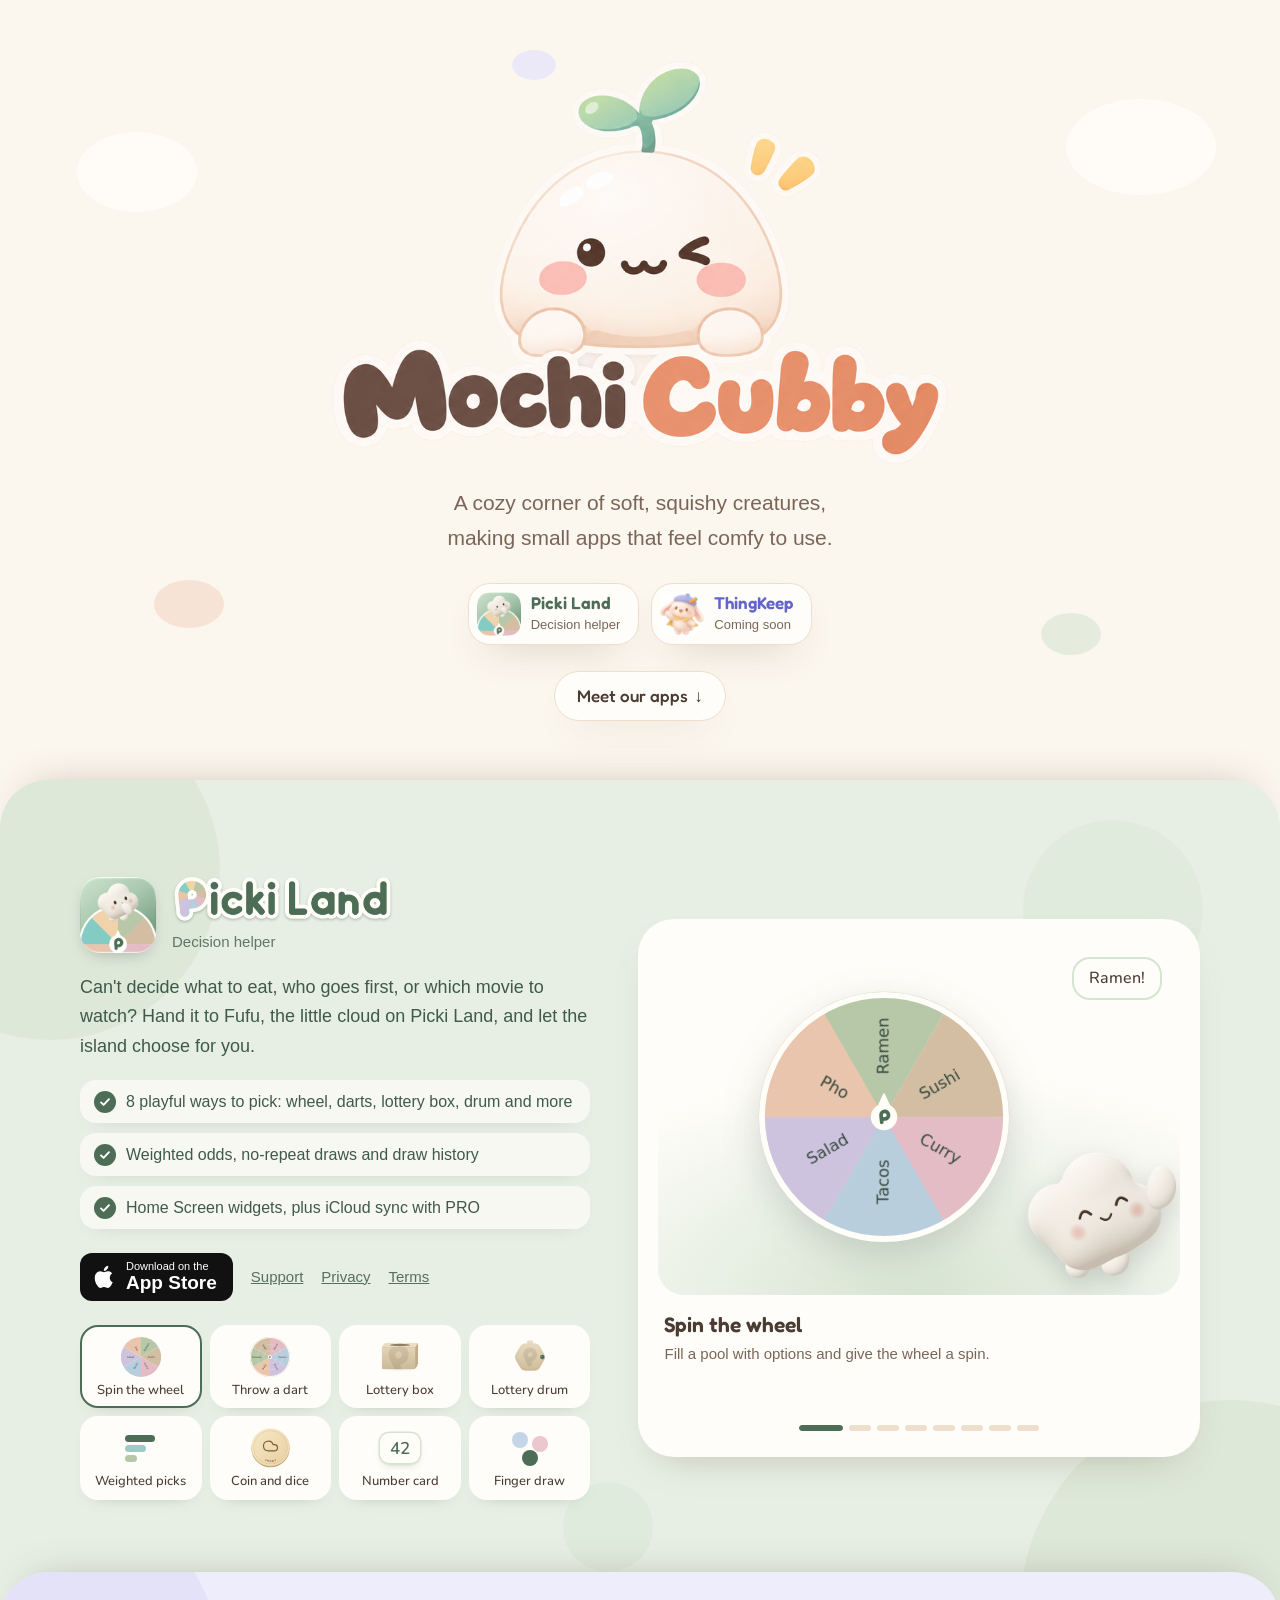
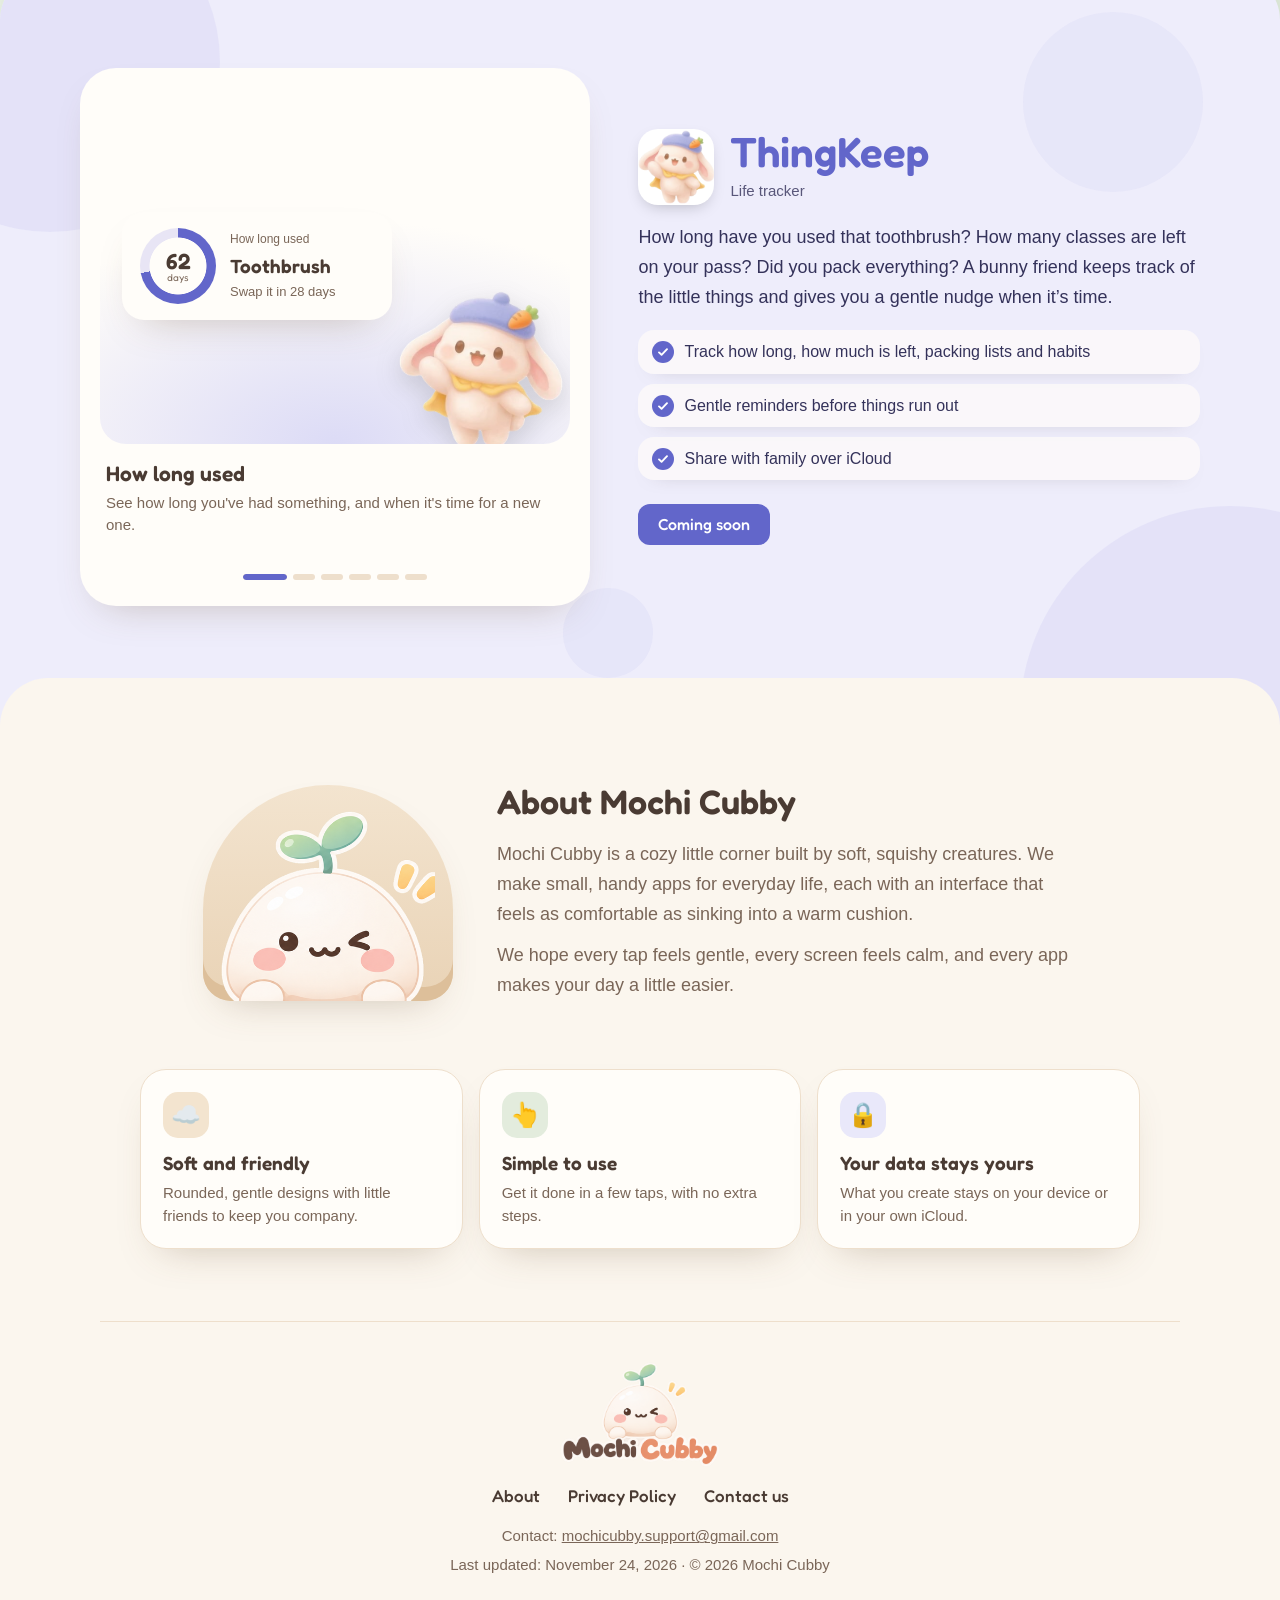
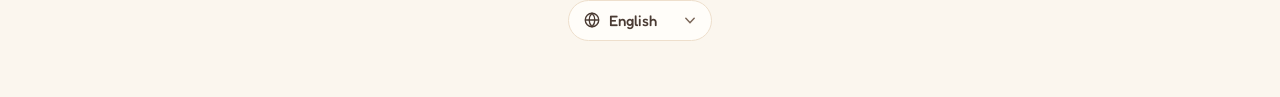
==== commit c2b3ecf8: "feat: 7-language site, App Store link, fuller layout and fixed drum/number card - Detect language fr" ====
--- a/index.html
+++ b/index.html
@@ -22,83 +22,90 @@
 <header class="hero">
   <div class="puffs" aria-hidden="true"><span></span><span></span><span></span><span></span><span></span></div>
   <h1 class="hero-logo reveal"><img src="/assets/brand/logo.png" alt="Mochi Cubby" width="900" height="591"></h1>
-  <p class="tagline reveal" style="--d:.15s">A cozy corner of soft, squishy creatures,<br>making small apps that feel comfy to use.</p>
-  <a class="scroll-cue reveal" style="--d:.3s" href="#picki-land">Meet our apps</a>
+  <p class="tagline reveal" style="--d:.15s" data-i18n-html="hero.tagline">A cozy corner of soft, squishy creatures,<br>making small apps that feel comfy to use.</p>
+  <nav class="hero-apps reveal" style="--d:.3s" aria-label="Apps">
+    <a class="hero-app is-picki" href="#picki-land"><img src="/assets/apps/picki-land/icon.png" alt="" width="44" height="44"><span><b data-i18n="name.picki">Picki Land</b><small data-i18n="picki.tag">Decision helper</small></span></a>
+    <a class="hero-app is-thing" href="#thingkeep"><img src="/assets/apps/thing-keep/bunny-wave.png" alt="" width="44" height="44"><span><b data-i18n="name.thing">ThingKeep</b><small data-i18n="thing.soon">Coming soon</small></span></a>
+  </nav>
+  <a class="scroll-cue reveal" style="--d:.45s" href="#picki-land" data-i18n="hero.cta">Meet our apps</a>
 </header>
 
 <main>
 
 <!-- ========== Picki Land ========== -->
 <section id="picki-land" class="app app-picki">
+  <div class="deco" aria-hidden="true"><i></i><i></i><i></i><i></i></div>
   <div class="app-inner">
     <div class="app-copy">
       <div class="app-head reveal">
         <img class="app-icon" src="/assets/apps/picki-land/icon.png" alt="Picki Land app icon" width="72" height="72">
         <div>
           <h2><img class="app-wordmark" src="/assets/apps/picki-land/wordmark.png" alt="Picki Land" width="405" height="88"></h2>
-          <p class="app-sub">選選島 · Decision helper</p>
+          <p class="app-sub"><span class="alt-name" data-alt="picki"></span><span data-i18n="picki.tag">Decision helper</span></p>
         </div>
       </div>
-      <p class="app-lede reveal" style="--d:.1s">Can't decide what to eat, who goes first, or which movie to watch? Toss it to Fufu, the little cloud on Picki Land, and let the island choose for you.</p>
+      <p class="app-lede reveal" data-i18n="picki.lede" style="--d:.1s">Can't decide what to eat, who goes first, or which movie to watch? Hand it to Fufu, the little cloud on Picki Land, and let the island choose for you.</p>
+      <ul class="feats reveal" style="--d:.15s"><li><svg viewBox="0 0 20 20" aria-hidden="true"><path d="M5 10.5l3.2 3L15 6.5" fill="none" stroke="currentColor" stroke-width="2.4" stroke-linecap="round" stroke-linejoin="round"/></svg><span data-i18n="picki.f1">8 playful ways to pick: wheel, darts, lottery box, drum and more</span></li><li><svg viewBox="0 0 20 20" aria-hidden="true"><path d="M5 10.5l3.2 3L15 6.5" fill="none" stroke="currentColor" stroke-width="2.4" stroke-linecap="round" stroke-linejoin="round"/></svg><span data-i18n="picki.f2">Weighted odds, no-repeat draws and draw history</span></li><li><svg viewBox="0 0 20 20" aria-hidden="true"><path d="M5 10.5l3.2 3L15 6.5" fill="none" stroke="currentColor" stroke-width="2.4" stroke-linecap="round" stroke-linejoin="round"/></svg><span data-i18n="picki.f3">Home Screen widgets, plus iCloud sync with PRO</span></li></ul>
       <div class="app-actions reveal" style="--d:.2s">
-        <a class="store-btn" href="https://apps.apple.com/app/idAPP_STORE_ID" data-todo="Replace APP_STORE_ID with Picki Land's App Store ID">
+        <a class="store-btn" href="https://apps.apple.com/app/id6828918236" target="_blank" rel="noopener">
           <svg viewBox="0 0 24 24" aria-hidden="true"><path fill="currentColor" d="M16.4 12.6c0-2.6 2.1-3.8 2.2-3.9-1.2-1.8-3.1-2-3.7-2-1.6-.2-3.1.9-3.9.9-.8 0-2-.9-3.4-.9-1.7 0-3.3 1-4.2 2.6-1.8 3.1-.5 7.7 1.3 10.2.9 1.2 1.9 2.6 3.2 2.6 1.3-.1 1.8-.8 3.3-.8 1.6 0 2 .8 3.4.8 1.4 0 2.3-1.3 3.1-2.5 1-1.4 1.4-2.8 1.4-2.9 0 0-2.7-1-2.7-4.1zM13.9 4.9c.7-.9 1.2-2 1.1-3.2-1 0-2.3.7-3 1.6-.7.8-1.2 2-1.1 3.1 1.1.1 2.3-.6 3-1.5z"/></svg>
-          <span><small>Download on the</small>App Store</span>
+          <span><small data-i18n="store.small">Download on the</small>App Store</span>
         </a>
-        <a class="text-link" href="/picki-land/support">Support</a>
-        <a class="text-link" href="/picki-land/privacy">Privacy</a>
-        <a class="text-link" href="/picki-land/terms">Terms</a>
-      </div>
+        <a class="text-link" href="/picki-land/support" data-i18n="link.support">Support</a>
+        <a class="text-link" href="/picki-land/privacy" data-i18n="link.privacy">Privacy</a>
+        <a class="text-link" href="/picki-land/terms" data-i18n="link.terms">Terms</a>
+      </div>
+      <div class="modes reveal" style="--d:.25s"><button type="button" data-go="0"><img src="/assets/apps/picki-land/art/wheel-face.svg" alt=""><span data-i18n="p1.t">Spin the wheel</span></button><button type="button" data-go="1"><img src="/assets/apps/picki-land/art/dartboard.svg" alt=""><span data-i18n="p2.t">Throw a dart</span></button><button type="button" data-go="2"><img src="/assets/apps/picki-land/art/box.svg" alt=""><span data-i18n="p3.t">Lottery box</span></button><button type="button" data-go="3"><img src="/assets/apps/picki-land/art/drum-front.svg" alt=""><span data-i18n="p4.t">Lottery drum</span></button><button type="button" data-go="4"><i class="m-weights"><b></b><b></b><b></b></i><span data-i18n="p5.t">Weighted picks</span></button><button type="button" data-go="5"><img src="/assets/apps/picki-land/art/coin.svg" alt=""><span data-i18n="p6.t">Coin and dice</span></button><button type="button" data-go="6"><i class="m-number">42</i><span data-i18n="p7.t">Number card</span></button><button type="button" data-go="7"><i class="m-fingers"><b></b><b></b><b></b></i><span data-i18n="p8.t">Finger draw</span></button></div>
     </div>
 
     <div class="carousel reveal" style="--d:.15s" data-carousel aria-roledescription="carousel" aria-label="Picki Land features">
       <div class="slides">
         <figure class="slide is-active">
           <div class="stage" aria-hidden="true">
-            <div class="pl-wheel"><img class="pl-wheel-face" src="/assets/apps/picki-land/art/wheel-face.svg" alt=""><img class="pl-wheel-hub" src="/assets/apps/picki-land/art/wheel-hub.svg" alt=""></div>
+            <div class="pl-wheel"><img class="pl-wheel-face" data-l10n-art="/assets/apps/picki-land/art/wheel-face" src="/assets/apps/picki-land/art/wheel-face.svg" alt=""><img class="pl-wheel-hub" src="/assets/apps/picki-land/art/wheel-hub.svg" alt=""></div>
             <img class="pop fufu-r" src="/assets/apps/picki-land/fufu-wave.png" alt="" width="420" height="420">
-            <div class="chip pl-result">Ramen!</div>
-          </div>
-          <figcaption><strong>Spin the wheel</strong>Fill a pool with options and give the wheel a spin. Fufu cheers you on.</figcaption>
-        </figure>
-        <figure class="slide">
-          <div class="stage" aria-hidden="true">
-            <div class="pl-board"><img class="pl-board-face" src="/assets/apps/picki-land/art/dartboard.svg" alt="">
+            <div class="chip pl-result" data-i18n="pl.ramen">Ramen!</div>
+          </div>
+          <figcaption><strong data-i18n="p1.t">Spin the wheel</strong><span data-i18n="p1.d">Fill a pool with options and give the wheel a spin.</span></figcaption>
+        </figure>
+        <figure class="slide">
+          <div class="stage" aria-hidden="true">
+            <div class="pl-board"><img class="pl-board-face" data-l10n-art="/assets/apps/picki-land/art/dartboard" src="/assets/apps/picki-land/art/dartboard.svg" alt="">
               <img class="pl-dart d1" src="/assets/apps/picki-land/art/dart.svg" alt=""><img class="pl-dart d2" src="/assets/apps/picki-land/art/dart.svg" alt=""></div>
             <img class="pop fufu-l" src="/assets/apps/picki-land/fufu-happy.png" alt="" width="300" height="300">
           </div>
-          <figcaption><strong>Throw a dart</strong>Flick a dart at the turning board and see which option it hits.</figcaption>
-        </figure>
-        <figure class="slide">
-          <div class="stage" aria-hidden="true">
-            <div class="pl-box"><div class="pl-ticket">Hot pot</div><img class="pl-box-art" src="/assets/apps/picki-land/art/box.svg" alt=""></div>
+          <figcaption><strong data-i18n="p2.t">Throw a dart</strong><span data-i18n="p2.d">Flick a dart at the turning board and see which option it hits.</span></figcaption>
+        </figure>
+        <figure class="slide">
+          <div class="stage" aria-hidden="true">
+            <div class="pl-box"><div class="pl-ticket" data-i18n="pl.hotpot">Hot pot</div><img class="pl-box-art" src="/assets/apps/picki-land/art/box.svg" alt=""></div>
             <img class="pop fufu-r small" src="/assets/apps/picki-land/fufu-happy.png" alt="" width="300" height="300">
           </div>
-          <figcaption><strong>Draw from the lucky box</strong>Reach in and pull out a ticket. Turn on no-repeat to draw each one once.</figcaption>
-        </figure>
-        <figure class="slide">
-          <div class="stage" aria-hidden="true">
-            <div class="pl-drum"><img class="pl-drum-stand" src="/assets/apps/picki-land/art/drum-stand.svg" alt=""><img class="pl-drum-back" src="/assets/apps/picki-land/art/drum-back.svg" alt=""><img class="pl-drum-front" src="/assets/apps/picki-land/art/drum-front.svg" alt=""><img class="pl-ball" src="/assets/apps/picki-land/art/ball.svg" alt=""></div>
+          <figcaption><strong data-i18n="p3.t">Lottery box</strong><span data-i18n="p3.d">Reach in and pull out a ticket. Turn on no-repeat to draw each one once.</span></figcaption>
+        </figure>
+        <figure class="slide">
+          <div class="stage" aria-hidden="true">
+            <div class="pl-drum-wrap"><div class="pl-drum"><img class="pl-drum-stand" src="/assets/apps/picki-land/art/drum-stand.svg" alt="" width="350" height="364"><img class="pl-drum-back" src="/assets/apps/picki-land/art/drum-back.svg" alt="" width="300" height="300"><img class="pl-drum-front" src="/assets/apps/picki-land/art/drum-front.svg" alt="" width="300" height="300"><img class="pl-ball" src="/assets/apps/picki-land/art/ball.svg" alt="" width="26" height="30"></div></div>
             <img class="pop fufu-r small" src="/assets/apps/picki-land/fufu-wave.png" alt="" width="420" height="420">
           </div>
-          <figcaption><strong>Turn the lottery drum</strong>Crank the handle and a ball rolls out into the tray.</figcaption>
+          <figcaption><strong data-i18n="p4.t">Lottery drum</strong><span data-i18n="p4.d">Turn the handle and a ball rolls out of the drum.</span></figcaption>
         </figure>
         <figure class="slide">
           <div class="stage" aria-hidden="true">
             <div class="weights">
-              <div><span>Ramen</span><b style="--w:80%"></b><em>×3</em></div>
-              <div><span>Sushi</span><b style="--w:50%"></b><em>×2</em></div>
-              <div><span>Salad</span><b style="--w:22%"></b><em>×1</em></div>
+              <div><span data-i18n="pl.ramen2">Ramen</span><b style="--w:80%"></b><em>×3</em></div>
+              <div><span data-i18n="pl.sushi">Sushi</span><b style="--w:50%"></b><em>×2</em></div>
+              <div><span data-i18n="pl.salad">Salad</span><b style="--w:22%"></b><em>×1</em></div>
             </div>
             <img class="pop fufu-r small" src="/assets/apps/picki-land/fufu-thinking.png" alt="" width="300" height="300">
           </div>
-          <figcaption><strong>Weighted picks</strong>Give favourites a bigger chance, so the result feels just right.</figcaption>
+          <figcaption><strong data-i18n="p5.t">Weighted picks</strong><span data-i18n="p5.d">Give your favourites a bigger chance.</span></figcaption>
         </figure>
         <figure class="slide">
           <div class="stage" aria-hidden="true">
             <div class="pl-quick"><img class="pl-coin" src="/assets/apps/picki-land/art/coin.svg" alt=""><img class="pl-die a" src="/assets/apps/picki-land/art/die-5.svg" alt=""><img class="pl-die b" src="/assets/apps/picki-land/art/die-3.svg" alt=""></div>
           </div>
-          <figcaption><strong>Coin and dice</strong>Toss a coin, or roll up to six dice at once.</figcaption>
+          <figcaption><strong data-i18n="p6.t">Coin and dice</strong><span data-i18n="p6.d">Toss a coin, or roll up to six dice at once.</span></figcaption>
         </figure>
         <figure class="slide">
           <div class="stage" aria-hidden="true">
@@ -106,14 +113,14 @@
             <img class="pop fufu-l" src="/assets/apps/picki-land/fufu-thinking.png" alt="" width="300" height="300">
             <div class="chip pop c-tr">1 – 100</div>
           </div>
-          <figcaption><strong>Number card</strong>Set a range and roll a random number on the card.</figcaption>
+          <figcaption><strong data-i18n="p7.t">Number card</strong><span data-i18n="p7.d">Set a range and roll a random number.</span></figcaption>
         </figure>
         <figure class="slide">
           <div class="stage" aria-hidden="true">
             <div class="fingers"><span></span><span></span><span class="win"></span><span></span></div>
-            <div class="chip pop c-br">You go first! ✨</div>
-          </div>
-          <figcaption><strong>Finger pick</strong>Everyone puts a finger on the screen, and one gets chosen.</figcaption>
+            <div class="chip pop c-br" data-i18n="chip.first">You go first! ✨</div>
+          </div>
+          <figcaption><strong data-i18n="p8.t">Finger draw</strong><span data-i18n="p8.d">Everyone puts a finger on the screen, and one gets picked.</span></figcaption>
         </figure>
       </div>
       <div class="dots" role="tablist"></div>
@@ -123,18 +130,20 @@
 
 <!-- ========== ThingKeep ========== -->
 <section id="thingkeep" class="app app-thing">
+  <div class="deco" aria-hidden="true"><i></i><i></i><i></i><i></i></div>
   <div class="app-inner">
     <div class="app-copy">
       <div class="app-head reveal">
         <img class="app-icon app-icon-bunny" src="/assets/apps/thing-keep/bunny-wave.png" alt="" width="72" height="72">
         <div>
-          <h2 class="app-name">ThingKeep</h2>
-          <p class="app-sub">小事記得 · Life tracker</p>
+          <h2 class="app-name" data-i18n="name.thing">ThingKeep</h2>
+          <p class="app-sub"><span class="alt-name" data-alt="thing"></span><span data-i18n="thing.tag">Life tracker</span></p>
         </div>
       </div>
-      <p class="app-lede reveal" style="--d:.1s">How long have you used that toothbrush? How much is left on your gym pass? Did you pack everything? A bunny friend keeps the little things for you and gives a gentle nudge when it's time.</p>
+      <p class="app-lede reveal" data-i18n="thing.lede" style="--d:.1s">How long have you used that toothbrush? How many classes are left on your pass? Did you pack everything? A bunny friend keeps track of the little things and gives you a gentle nudge when it’s time.</p>
+      <ul class="feats reveal" style="--d:.15s"><li><svg viewBox="0 0 20 20" aria-hidden="true"><path d="M5 10.5l3.2 3L15 6.5" fill="none" stroke="currentColor" stroke-width="2.4" stroke-linecap="round" stroke-linejoin="round"/></svg><span data-i18n="thing.f1">Track how long, how much is left, packing lists and habits</span></li><li><svg viewBox="0 0 20 20" aria-hidden="true"><path d="M5 10.5l3.2 3L15 6.5" fill="none" stroke="currentColor" stroke-width="2.4" stroke-linecap="round" stroke-linejoin="round"/></svg><span data-i18n="thing.f2">Gentle reminders before things run out</span></li><li><svg viewBox="0 0 20 20" aria-hidden="true"><path d="M5 10.5l3.2 3L15 6.5" fill="none" stroke="currentColor" stroke-width="2.4" stroke-linecap="round" stroke-linejoin="round"/></svg><span data-i18n="thing.f3">Share with family over iCloud</span></li></ul>
       <div class="app-actions reveal" style="--d:.2s">
-        <span class="store-btn is-soon">Coming soon</span>
+        <span class="store-btn is-soon" data-i18n="thing.soon">Coming soon</span>
       </div>
     </div>
 
@@ -143,60 +152,60 @@
         <figure class="slide is-active">
           <div class="stage" aria-hidden="true">
             <div class="tk-card center">
-              <div class="ring" style="--p:.72"><span>62<small>days</small></span></div>
-              <div><span class="tk-kicker">How long used</span><strong>Toothbrush</strong><span class="tk-note">Swap it in 28 days</span></div>
+              <div class="ring" style="--p:.72"><span>62<small data-i18n="tk.days">days</small></span></div>
+              <div><span class="tk-kicker" data-i18n="tk.used.k">How long used</span><strong data-i18n="tk.used.n">Toothbrush</strong><span class="tk-note" data-i18n="tk.used.note">Swap it in 28 days</span></div>
             </div>
             <img class="pop bunny-r" src="/assets/apps/thing-keep/bunny-wave.png" alt="" width="420" height="400">
           </div>
-          <figcaption><strong>How long used</strong>See how long you've had something, and when it's time for a new one.</figcaption>
+          <figcaption><strong data-i18n="t1.t">How long used</strong><span data-i18n="t1.d">See how long you've had something, and when it's time for a new one.</span></figcaption>
         </figure>
         <figure class="slide">
           <div class="stage" aria-hidden="true">
             <div class="tk-card center col right">
-              <span class="tk-kicker">How much left</span><strong>Swim class</strong>
+              <span class="tk-kicker" data-i18n="tk.left.k">How much left</span><strong data-i18n="tk.left.n">Swim class</strong>
               <div class="bar"><i style="--w:40%"></i></div>
-              <span class="tk-note">4 of 10 left</span>
+              <span class="tk-note" data-i18n="tk.left.note">4 of 10 left</span>
             </div>
             <img class="pop bunny-l" src="/assets/apps/thing-keep/bunny-piggy.png" alt="" width="300" height="285">
           </div>
-          <figcaption><strong>How much left</strong>Class passes, savings and instalments, all counted down for you.</figcaption>
+          <figcaption><strong data-i18n="t2.t">How much left</strong><span data-i18n="t2.d">Class passes, savings and instalments, all counted for you.</span></figcaption>
         </figure>
         <figure class="slide">
           <div class="stage" aria-hidden="true">
             <div class="tk-card center col check">
-              <span class="tk-kicker">Packed it all?</span>
-              <label><i class="on"></i>Passport</label><label><i class="on"></i>Charger</label><label><i></i>Sunscreen</label>
+              <span class="tk-kicker" data-i18n="tk.pack.k">Packed it all?</span>
+              <label><i class="on"></i><span data-i18n="tk.pack.1">Passport</span></label><label><i class="on"></i><span data-i18n="tk.pack.2">Charger</span></label><label><i></i><span data-i18n="tk.pack.3">Sunscreen</span></label>
             </div>
             <img class="pop bunny-r" src="/assets/apps/thing-keep/bunny-checklist.png" alt="" width="300" height="236">
           </div>
-          <figcaption><strong>Packed it all?</strong>Reusable checklists for trips, the gym or leaving the house.</figcaption>
+          <figcaption><strong data-i18n="t3.t">Packed it all?</strong><span data-i18n="t3.d">Reusable checklists for trips, the gym or heading out.</span></figcaption>
         </figure>
         <figure class="slide">
           <div class="stage" aria-hidden="true">
             <div class="tk-card center col mid">
-              <span class="tk-kicker">Did it?</span><strong>Drink water</strong>
+              <span class="tk-kicker" data-i18n="tk.habit.k">Did it?</span><strong data-i18n="tk.habit.n">Drink water</strong>
               <div class="week"><i class="on"></i><i class="on"></i><i class="on"></i><i></i><i class="on"></i><i class="on"></i><i></i></div>
-              <span class="tk-note">5 days this week</span>
-            </div>
-          </div>
-          <figcaption><strong>Little habits</strong>Tick off the small things and watch your streak grow.</figcaption>
-        </figure>
-        <figure class="slide">
-          <div class="stage" aria-hidden="true">
-            <div class="notif pop"><b>ThingKeep</b><span>Time for a new toothbrush 🪥</span></div>
+              <span class="tk-note" data-i18n="tk.habit.note">5 days this week</span>
+            </div>
+          </div>
+          <figcaption><strong data-i18n="t4.t">Little habits</strong><span data-i18n="t4.d">Tick off the small things and watch your streak grow.</span></figcaption>
+        </figure>
+        <figure class="slide">
+          <div class="stage" aria-hidden="true">
+            <div class="notif pop"><b data-i18n="name.thing">ThingKeep</b><span data-i18n="tk.notif">Time for a new toothbrush 🪥</span></div>
             <img class="pop bunny-l" src="/assets/apps/thing-keep/bunny-calendar.png" alt="" width="300" height="262">
           </div>
-          <figcaption><strong>Gentle reminders</strong>A soft nudge before something runs out or is due.</figcaption>
+          <figcaption><strong data-i18n="t5.t">Gentle reminders</strong><span data-i18n="t5.d">A soft nudge before something runs out or is due.</span></figcaption>
         </figure>
         <figure class="slide">
           <div class="stage" aria-hidden="true">
             <div class="tk-card center col mid">
-              <span class="tk-kicker">Shared with family</span><strong>Pet food</strong>
+              <span class="tk-kicker" data-i18n="tk.share.k">Shared with family</span><strong data-i18n="tk.share.n">Pet food</strong>
               <div class="avatars"><span>🐻</span><span>🐰</span><span>🐱</span></div>
-              <span class="tk-note">Synced with iCloud</span>
-            </div>
-          </div>
-          <figcaption><strong>Share with family</strong>Keep track together, synced over iCloud.</figcaption>
+              <span class="tk-note" data-i18n="tk.share.note">Synced with iCloud</span>
+            </div>
+          </div>
+          <figcaption><strong data-i18n="t6.t">Share with family</strong><span data-i18n="t6.d">Keep track together, synced over iCloud.</span></figcaption>
         </figure>
       </div>
       <div class="dots" role="tablist"></div>
@@ -206,26 +215,39 @@
 
 <!-- ========== About ========== -->
 <section id="about" class="about">
-  <div class="cubby reveal"><img src="/assets/brand/mascot.png" alt="" width="200" height="177"></div>
-  <div>
-    <h2 class="reveal">About Mochi Cubby</h2>
-    <p class="reveal" style="--d:.1s">Mochi Cubby is a cozy little corner built by soft, squishy creatures. Here we make small, handy apps for everyday life, each with an interface that feels as comfortable as sinking into a warm cushion.</p>
-    <p class="reveal" style="--d:.2s">We hope every tap feels gentle, every screen feels calm, and every app makes your day just a little bit easier.</p>
+  <div class="about-top">
+    <div class="cubby reveal"><img src="/assets/brand/mascot.png" alt="" width="200" height="177"></div>
+    <div class="about-copy">
+      <h2 class="reveal" data-i18n="about.title">About Mochi Cubby</h2>
+      <p class="reveal" style="--d:.1s" data-i18n="about.p1">Mochi Cubby is a cozy little corner built by soft, squishy creatures. We make small, handy apps for everyday life, each with an interface that feels as comfortable as sinking into a warm cushion.</p>
+      <p class="reveal" style="--d:.2s" data-i18n="about.p2">We hope every tap feels gentle, every screen feels calm, and every app makes your day a little easier.</p>
+    </div>
   </div>
+  <ul class="values">
+    <li class="reveal"><span class="v-ic">☁️</span><b data-i18n="v1.t">Soft and friendly</b><span data-i18n="v1.d">Rounded, gentle designs with little friends to keep you company.</span></li>
+    <li class="reveal" style="--d:.1s"><span class="v-ic">👆</span><b data-i18n="v2.t">Simple to use</b><span data-i18n="v2.d">Get it done in a few taps, with no extra steps.</span></li>
+    <li class="reveal" style="--d:.2s"><span class="v-ic">🔒</span><b data-i18n="v3.t">Your data stays yours</b><span data-i18n="v3.d">What you create stays on your device or in your own iCloud.</span></li>
+  </ul>
 </section>
 </main>
 
 <footer class="site-footer reveal">
-  <a class="footer-logo" href="#top"><img src="/assets/brand/logo.png" alt="Mochi Cubby, back to top" width="900" height="591"></a>
+  <a class="footer-logo" href="#top"><img src="/assets/brand/logo.png" alt="Mochi Cubby" width="900" height="591"></a>
   <nav class="footer-links" aria-label="Footer">
-    <a href="#about">About</a>
-    <a href="/privacy/">Privacy Policy</a>
-    <a href="mailto:mochicubby.support@gmail.com">Contact us</a>
+    <a href="#about" data-i18n="nav.about">About</a>
+    <a href="/privacy/" data-i18n="nav.privacy">Privacy Policy</a>
+    <a href="mailto:mochicubby.support@gmail.com" data-i18n="nav.contact">Contact us</a>
   </nav>
-  <p class="footer-meta">Contact: <a href="mailto:mochicubby.support@gmail.com">mochicubby.support@gmail.com</a></p>
-  <p class="footer-meta">Last updated: <time datetime="2026-11-24">November 24, 2026</time> · © 2026 Mochi Cubby</p>
+  <p class="footer-meta"><span data-i18n="footer.contact">Contact:</span> <a href="mailto:mochicubby.support@gmail.com">mochicubby.support@gmail.com</a></p>
+  <p class="footer-meta"><span data-i18n="footer.updated">Last updated:</span> <time datetime="2026-11-24">November 24, 2026</time> · © 2026 Mochi Cubby</p>
+  <label class="lang-pick">
+    <svg viewBox="0 0 24 24" aria-hidden="true"><circle cx="12" cy="12" r="9" fill="none" stroke="currentColor" stroke-width="1.8"/><path d="M3 12h18M12 3c2.6 2.6 3.8 5.6 3.8 9s-1.2 6.4-3.8 9c-2.6-2.6-3.8-5.6-3.8-9S9.4 5.6 12 3z" fill="none" stroke="currentColor" stroke-width="1.8"/></svg>
+    <span class="sr-only" data-i18n="footer.lang">Language</span>
+    <select id="lang-select"></select>
+  </label>
 </footer>
 
+<script src="/assets/i18n.js" defer></script>
 <script src="/assets/home.js" defer></script>
 </body>
 </html>
--- a/assets/home.css
+++ b/assets/home.css
@@ -24,10 +24,18 @@
 .js .reveal.is-in{opacity:1;transform:none}
 
 /* ---------- Hero ---------- */
-.hero{position:relative;min-height:100vh;min-height:100svh;display:flex;flex-direction:column;align-items:center;justify-content:center;text-align:center;padding:48px 16px 96px;overflow:hidden}
+.hero{position:relative;min-height:92vh;min-height:92svh;display:flex;flex-direction:column;align-items:center;justify-content:center;text-align:center;padding:48px 16px 96px;overflow:hidden}
 .hero-logo{position:relative;z-index:1;margin:0;line-height:0}
 .hero-logo img{width:min(620px,88vw);animation:squish 5s ease-in-out 1.2s infinite;transform-origin:50% 85%}
 .tagline{position:relative;z-index:1;font-size:clamp(17px,2.4vw,21px);color:var(--muted);margin:20px auto 28px;max-width:34em}
+.hero-apps{position:relative;z-index:1;display:flex;flex-wrap:wrap;justify-content:center;gap:12px;margin:0 0 26px}
+.hero-app{display:flex;align-items:center;gap:10px;text-decoration:none;background:var(--paper);border:1px solid var(--line);border-radius:22px;padding:8px 18px 8px 8px;box-shadow:var(--shadow);text-align:left;transition:transform .2s}
+.hero-app:hover{transform:translateY(-3px)}
+.hero-app img{width:44px;height:44px;border-radius:13px;object-fit:cover;object-position:50% 12%}
+.hero-app.is-thing img{background:#fff}
+.hero-app b{display:block;font-family:var(--round);font-weight:600;font-size:17px;line-height:1.2}
+.hero-app.is-picki b{color:var(--picki-accent)}.hero-app.is-thing b{color:var(--thing-accent)}
+.hero-app small{display:block;font-size:13px;color:var(--muted)}
 .scroll-cue{position:relative;z-index:1;display:inline-block;font-family:var(--round);font-weight:500;text-decoration:none;background:var(--paper);border:1px solid var(--line);padding:10px 22px;border-radius:999px;box-shadow:var(--shadow)}
 .scroll-cue::after{content:"↓";display:inline-block;margin-left:6px;animation:nudge 1.8s ease-in-out infinite}
 .puffs span{position:absolute;border-radius:50%;background:var(--paper);opacity:.9;animation:float 9s ease-in-out infinite}
@@ -43,10 +51,10 @@
 @keyframes nudge{0%,100%{transform:translateY(0)}50%{transform:translateY(4px)}}
 
 /* ---------- App sections ---------- */
-.app{position:relative;min-height:100vh;min-height:100svh;display:flex;align-items:center;padding:88px 16px;border-radius:48px 48px 0 0;margin-top:-48px;box-shadow:0 -20px 40px -30px rgba(80,60,40,.35)}
+.app{position:relative;overflow:hidden;display:flex;align-items:center;padding:96px 16px 120px;border-radius:48px 48px 0 0;margin-top:-48px;box-shadow:0 -20px 40px -30px rgba(80,60,40,.35)}
 .app-picki{background:var(--picki-bg);color:var(--picki-ink)}
 .app-thing{background:var(--thing-bg);color:var(--thing-ink)}
-.app-inner{width:100%;max-width:1080px;margin:0 auto;display:grid;grid-template-columns:1fr 1.05fr;gap:56px;align-items:center}
+.app-inner{position:relative;z-index:1;width:100%;max-width:1120px;margin:0 auto;display:grid;grid-template-columns:1fr 1.1fr;gap:48px;align-items:center}
 .app-thing .app-copy{order:2}
 .app-head{display:flex;align-items:center;gap:16px;margin-bottom:18px}
 .app-icon{width:76px;height:76px;border-radius:20px;box-shadow:0 6px 16px -6px rgba(0,0,0,.25);flex:none}
@@ -55,7 +63,7 @@
 .app-wordmark{height:48px;width:auto;display:block}
 .app-name{font-family:var(--round);font-weight:600;font-size:42px;color:var(--thing-accent)}
 .app-sub{margin:6px 0 0;font-size:15px;opacity:.8}
-.app-lede{margin:0 0 26px;font-size:18px}
+.app-lede{margin:0 0 18px;font-size:18px}
 .app-actions{display:flex;flex-wrap:wrap;align-items:center;gap:8px 18px}
 .store-btn{display:inline-flex;align-items:center;gap:8px;background:#111;color:#fff;text-decoration:none;border-radius:12px;padding:8px 16px 8px 12px;line-height:1.05;font-size:19px;font-weight:600;transition:transform .2s}
 .store-btn:hover{transform:translateY(-2px)}
@@ -65,12 +73,43 @@
 @media (prefers-color-scheme:dark){.store-btn{background:#fff;color:#111}.store-btn.is-soon{color:#16152B}}
 .text-link{font-size:15px;opacity:.85}
 
+/* section decorations */
+.deco i{position:absolute;border-radius:50%;opacity:.55;animation:float 10s ease-in-out infinite}
+.app-picki .deco i{background:var(--picki-soft)}
+.app-thing .deco i{background:var(--thing-soft)}
+.deco i:nth-child(1){width:340px;height:340px;left:-120px;top:-80px}
+.deco i:nth-child(2){width:180px;height:180px;right:6%;top:40px;animation-delay:-4s;opacity:.4}
+.deco i:nth-child(3){width:420px;height:420px;right:-160px;bottom:-200px;animation-delay:-2s}
+.deco i:nth-child(4){width:90px;height:90px;left:44%;bottom:48px;animation-delay:-6s;opacity:.45}
+
+/* feature list */
+.feats{list-style:none;margin:0 0 24px;padding:0;display:grid;gap:10px}
+.feats li{display:flex;align-items:flex-start;gap:10px;background:rgba(255,253,249,.7);border-radius:16px;padding:10px 14px;font-size:16px;line-height:1.45;box-shadow:0 8px 20px -18px rgba(60,50,40,.5)}
+@media (prefers-color-scheme:dark){.feats li{background:rgba(255,255,255,.06)}}
+.feats svg{flex:none;width:22px;height:22px;padding:3px;border-radius:50%;color:#fff;margin-top:1px}
+.app-picki .feats svg{background:var(--picki-accent)}
+.app-thing .feats svg{background:var(--thing-accent)}
+@media (prefers-color-scheme:dark){.feats svg{color:#16152B}}
+
+/* Picki: 8 ways to pick, each jumps to its slide */
+.modes{display:grid;grid-template-columns:repeat(4,1fr);gap:8px;margin-top:24px}
+.modes button{appearance:none;border:2px solid transparent;background:var(--paper);color:var(--ink);border-radius:18px;padding:10px 4px 8px;display:flex;flex-direction:column;align-items:center;gap:6px;cursor:pointer;font:500 13px/1.2 var(--sf);box-shadow:0 8px 18px -16px rgba(56,73,63,.6);transition:transform .2s,border-color .2s}
+.modes button:hover{transform:translateY(-2px)}
+.modes button.is-active{border-color:var(--picki-accent)}
+.modes img,.modes i{width:40px;height:40px;object-fit:contain;display:block}
+.m-weights,.m-fingers{position:relative}
+.m-number{display:grid!important;place-items:center;font:600 17px/1 var(--sf);font-style:normal;color:#4E6D57;background:#FFFDF7;border-radius:9px;box-shadow:0 0 0 1.5px #D6E4D2,0 4px 8px -4px rgba(56,73,63,.4);height:30px!important;margin:5px 0}
+.m-weights b{position:absolute;left:4px;height:7px;border-radius:9px;background:#4E6D57}
+.m-weights b:nth-child(1){top:7px;width:30px}.m-weights b:nth-child(2){top:17px;width:21px;background:#9FCBC6}.m-weights b:nth-child(3){top:27px;width:12px;background:#B7C8A9}
+.m-fingers b{position:absolute;width:16px;height:16px;border-radius:50%;background:#C3D6E8}
+.m-fingers b:nth-child(1){left:2px;top:4px}.m-fingers b:nth-child(2){right:2px;top:8px;background:#EBC7CF}.m-fingers b:nth-child(3){left:12px;bottom:2px;background:#4E6D57}
+
 /* ---------- Carousel ---------- */
 .carousel{background:var(--paper);color:var(--ink);border-radius:36px;box-shadow:var(--shadow);padding:20px 20px 18px}
-.slides{position:relative;height:440px}
+.slides{position:relative;height:468px}
 .slide{position:absolute;inset:0;margin:0;opacity:0;transform:translateX(28px);transition:opacity .6s ease,transform .6s cubic-bezier(.2,.7,.2,1);pointer-events:none}
 .slide.is-active{opacity:1;transform:none;pointer-events:auto}
-.stage{position:relative;height:330px;border-radius:26px;overflow:hidden}
+.stage{position:relative;height:356px;border-radius:26px;overflow:hidden}
 .app-picki .stage{background:radial-gradient(120% 90% at 50% 100%,var(--picki-soft),transparent 70%)}
 .app-thing .stage{background:radial-gradient(120% 90% at 50% 100%,var(--thing-soft),transparent 70%)}
 figcaption{padding:14px 6px 0;font-size:15px;color:var(--muted);line-height:1.5}
@@ -131,19 +170,22 @@
 .pl-ticket{position:absolute;left:62px;top:-6px;width:116px;height:72px;display:grid;place-items:center;background:#FDE8D0;border:1px solid rgba(56,73,63,.35);border-radius:8px;font-family:var(--round);font-weight:500;font-size:18px;color:#38493F;opacity:0}
 .slide.is-active .pl-ticket{animation:ticket .9s cubic-bezier(.3,1.3,.5,1) 1.5s forwards}
 @keyframes ticket{from{opacity:0;transform:translateY(40px) scale(.3)}to{opacity:1;transform:translateY(-86px) rotate(-4deg)}}
-.pl-drum{position:absolute;left:50%;bottom:6px;width:270px;aspect-ratio:350/364;margin-left:-175px}
-.pl-drum img{position:absolute}
-.pl-drum-stand{inset:0;width:100%;height:100%}
-.pl-drum-back,.pl-drum-front{width:85.714%;left:7.143%;top:-1.07%}
-.pl-drum-back{translate:2.86% 2.47%}
+/* drum: laid out in the art's own 350x364 units, then scaled, so the axle never drifts */
+.pl-drum-wrap{position:absolute;left:50%;bottom:8px;width:0;height:0}
+.pl-drum{position:absolute;left:-215px;bottom:0;width:350px;height:364px;transform:scale(.8);transform-origin:50% 100%}
+.pl-drum img{position:absolute;display:block;max-width:none}
+.pl-drum-stand{left:0;top:0;width:350px;height:364px}
+.pl-drum-back,.pl-drum-front{width:300px;height:300px;left:25px;top:-4px;transform-origin:150px 150px}
+.pl-drum-back{left:35px;top:5px}
 .slide.is-active .pl-drum-back,.slide.is-active .pl-drum-front{animation:crank 2.4s cubic-bezier(.35,.1,.25,1) .3s both}
 @keyframes crank{from{transform:rotate(0)}to{transform:rotate(720deg)}}
-.pl-ball{width:7.4%;left:20.6%;top:79%;opacity:0}
-.slide.is-active .pl-ball{animation:ballOut .9s cubic-bezier(.3,1.2,.5,1) 2.5s forwards}
-@keyframes ballOut{0%{opacity:0;transform:translate(60px,-30px)}40%{opacity:1}100%{opacity:1;transform:none}}
-.pl-number{position:absolute;left:50%;top:50%;width:250px;margin:-90px 0 0 -90px;filter:drop-shadow(0 10px 16px rgba(56,73,63,.12))}
+/* ball pops out of the outlet on top, rolls round the left side and lands in the tray */
+.pl-ball{left:0;top:0;width:26px;height:30px;opacity:0;offset-path:path("M175 34 C175 -6 110 -34 58 6 C14 40 6 150 26 220 C38 262 58 290 85 300");offset-anchor:13px 13px;offset-rotate:0deg;offset-distance:100%}
+.slide.is-active .pl-ball{animation:ballOut 1.5s cubic-bezier(.45,.05,.55,.95) 2.65s both}
+@keyframes ballOut{0%{offset-distance:0%;opacity:0;scale:.5}8%{opacity:1;scale:1}100%{offset-distance:100%;opacity:1;scale:1}}
+.pl-number{position:absolute;left:50%;top:50%;width:260px;margin:-92px 0 0 -100px;filter:drop-shadow(0 10px 16px rgba(56,73,63,.12))}
 .pl-number img{display:block;width:100%}
-.pl-digits{position:absolute;left:0;right:0;top:27%;height:56px;overflow:hidden;-webkit-mask:linear-gradient(transparent,#000 25%,#000 75%,transparent);mask:linear-gradient(transparent,#000 25%,#000 75%,transparent)}
+.pl-digits{position:absolute;left:0;right:0;top:31.5%;height:56px;overflow:hidden;-webkit-mask:linear-gradient(transparent,#000 25%,#000 75%,transparent);mask:linear-gradient(transparent,#000 25%,#000 75%,transparent)}
 .pl-strip{display:flex;flex-direction:column;transform:translateY(-448px)}
 .pl-strip span{height:56px;line-height:56px;text-align:center;font-family:var(--round);font-weight:500;font-size:50px;color:#4E6D57;font-variant-numeric:tabular-nums}
 .slide.is-active .pl-strip{animation:numRoll 1.8s cubic-bezier(.2,.7,.2,1) .4s both}
@@ -215,13 +257,20 @@
 @media (prefers-color-scheme:dark){.ring{--c:#9094F2;--t:#3A3958}.bar{background:#3A3220}.week i{background:#43233A}}
 
 /* ---------- About ---------- */
-.about{position:relative;background:var(--bg);border-radius:48px 48px 0 0;margin-top:-48px;min-height:60vh;display:flex;gap:40px;align-items:center;justify-content:center;padding:96px 16px 64px;max-width:none}
-.about > div{max-width:560px}
+.about{position:relative;background:var(--bg);border-radius:48px 48px 0 0;margin-top:-48px;padding:96px 16px 72px}
+.about-top{display:flex;gap:44px;align-items:center;justify-content:center;max-width:1000px;margin:0 auto}
+.about-copy{max-width:580px}
 .cubby{flex:none;width:250px;padding:26px 18px 0;border-radius:125px 125px 28px 28px;background:linear-gradient(#F3E4CF,#E9D3B6);box-shadow:inset 0 -14px 0 #DDBF9A,var(--shadow);line-height:0;overflow:hidden}
 .cubby img{width:100%;display:block}
 @media (prefers-color-scheme:dark){.cubby{background:linear-gradient(#3A3029,#2E2621);box-shadow:inset 0 -14px 0 #4A3B30,var(--shadow)}}
 .about h2{font-family:var(--round);font-weight:600;font-size:34px;margin:0 0 10px}
 .about p{margin:0 0 12px;color:var(--muted);font-size:18px}
+.values{list-style:none;padding:0;margin:56px auto 0;max-width:1000px;display:grid;grid-template-columns:repeat(3,1fr);gap:16px}
+.values li{background:var(--paper);border:1px solid var(--line);border-radius:26px;padding:22px 22px 20px;box-shadow:var(--shadow);color:var(--muted);font-size:15px;line-height:1.55}
+.values b{display:block;font-family:var(--round);font-weight:600;font-size:19px;color:var(--ink);margin:10px 0 4px}
+.v-ic{display:grid;place-items:center;width:46px;height:46px;border-radius:15px;background:#F3E4CF;font-size:24px}
+.values li:nth-child(2) .v-ic{background:#E3ECDD}.values li:nth-child(3) .v-ic{background:#E9E8FA}
+@media (prefers-color-scheme:dark){.v-ic{background:#3A3029!important}}
 
 /* ---------- Footer ---------- */
 .site-footer{text-align:center;padding:24px 16px 56px;color:var(--muted);font-size:15px;border-top:1px solid var(--line);max-width:1080px;margin:0 auto}
@@ -230,26 +279,39 @@
 .footer-links a{color:var(--ink);text-decoration:none}
 .footer-links a:hover{text-decoration:underline}
 .footer-meta{margin:4px 0}
+.lang-pick{display:inline-flex;align-items:center;gap:6px;margin-top:18px;background:var(--paper);border:1px solid var(--line);border-radius:999px;padding:6px 8px 6px 14px;color:var(--ink)}
+.lang-pick svg{width:18px;height:18px}
+.lang-pick select{appearance:none;-webkit-appearance:none;border:0;background:transparent url("data:image/svg+xml,%3Csvg xmlns='http://www.w3.org/2000/svg' viewBox='0 0 12 8'%3E%3Cpath d='M1 1.5l5 5 5-5' fill='none' stroke='%237A6658' stroke-width='1.8' stroke-linecap='round'/%3E%3C/svg%3E") right 8px center/10px no-repeat;color:inherit;font:500 15px var(--round);padding:4px 26px 4px 2px;cursor:pointer}
+.lang-pick select option{color:#4A3B33;background:#fff}
+.sr-only{position:absolute;width:1px;height:1px;overflow:hidden;clip:rect(0 0 0 0);white-space:nowrap}
 
 /* ---------- Responsive ---------- */
 @media (max-width:860px){
-  .app{padding:72px 16px;border-radius:32px 32px 0 0;margin-top:-32px}
+  .app{padding:72px 16px 88px;border-radius:32px 32px 0 0;margin-top:-32px}
   .app-inner{grid-template-columns:1fr;gap:28px}
   .app-thing .app-copy{order:0}
-  .about{flex-direction:column;text-align:center;border-radius:32px 32px 0 0;margin-top:-32px;gap:16px}
+  .about{border-radius:32px 32px 0 0;margin-top:-32px;padding-top:72px}
+  .about-top{flex-direction:column;text-align:center;gap:16px}
+  .values{grid-template-columns:1fr;margin-top:36px;max-width:520px}
   .cubby{width:200px}
 }
 @media (max-width:480px){
   .carousel{padding:12px 12px 10px;border-radius:28px}
-  .slides{height:420px}
+  .slides{height:430px}
+  .modes{grid-template-columns:repeat(4,1fr);gap:6px}
+  .modes button{font-size:11.5px;padding:8px 2px 6px;border-radius:14px}
+  .modes img,.modes i{width:32px;height:32px}
+  .hero-app{padding-right:14px}
+  .hero{min-height:auto;padding:72px 16px 112px}
+  .m-number{font-size:14px;height:24px!important;margin:4px 0}
   .stage{height:300px}
   .pl-wheel{width:210px;height:210px;margin:-105px 0 0 -130px}
   .pl-board{width:200px;height:200px;margin:-100px 0 0 -60px}
   .pl-box{width:200px;margin-left:-130px}
   .pl-coin{width:124px;margin:-80px 0 0 -140px}
   .pl-die{width:70px}
-  .pl-drum{width:230px;margin-left:-150px}
-  .pl-number{width:210px;margin-left:-70px}
+  .pl-drum{transform:scale(.68);left:-205px}
+  .pl-number{width:214px;margin-left:-74px}
   .pl-digits{height:48px}
   .pl-strip span{height:48px;line-height:48px;font-size:42px}
   .pl-strip{transform:translateY(-384px)}
@@ -263,6 +325,6 @@
 }
 @media (prefers-reduced-motion:reduce){
   *,*::before,*::after{animation:none!important;transition:none!important}
-  .slide .pop,.pl-dart,.pl-ticket,.pl-result,.slide.is-active .num,.slide.is-active .check i.on,.slide.is-active .week i{opacity:1;transform:none}
+  .slide .pop,.pl-dart,.pl-ticket,.pl-result,.pl-ball,.slide.is-active .num,.slide.is-active .check i.on,.slide.is-active .week i{opacity:1;transform:none}
   html{scroll-behavior:auto}
 }
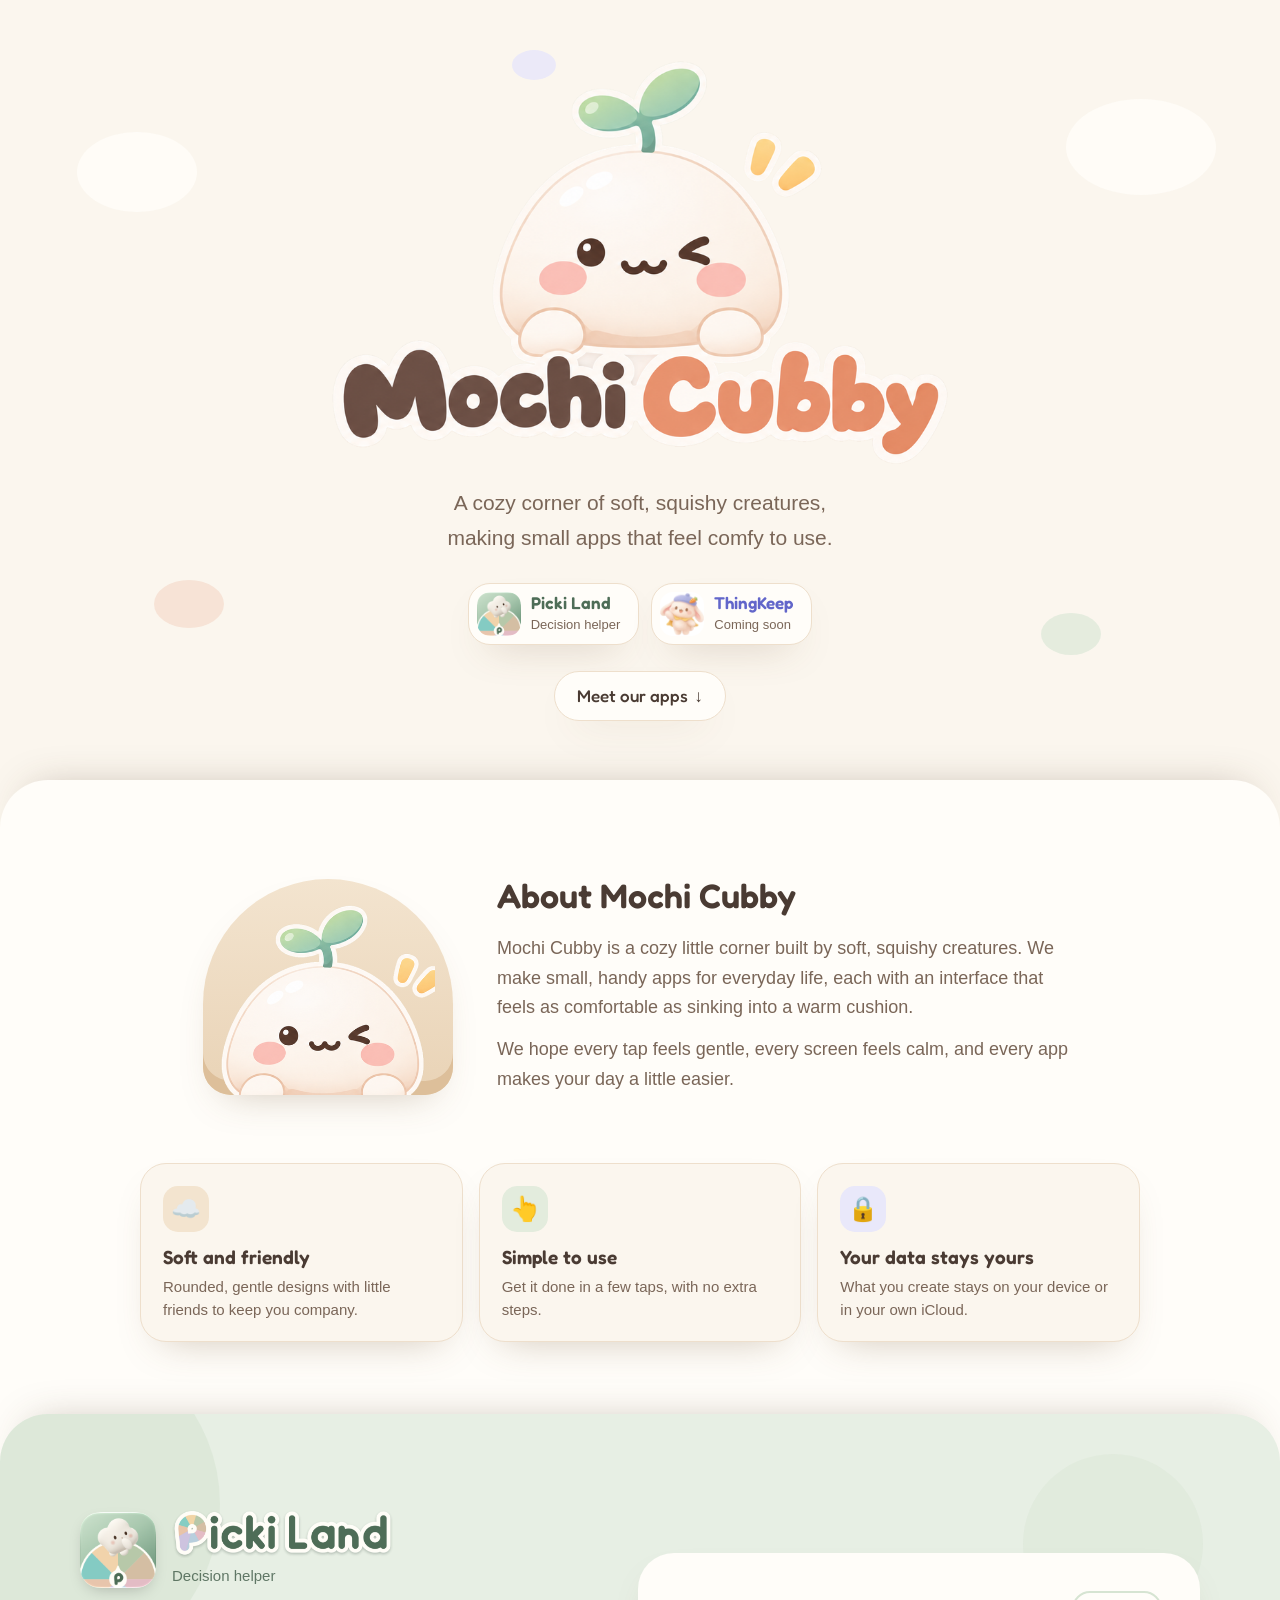
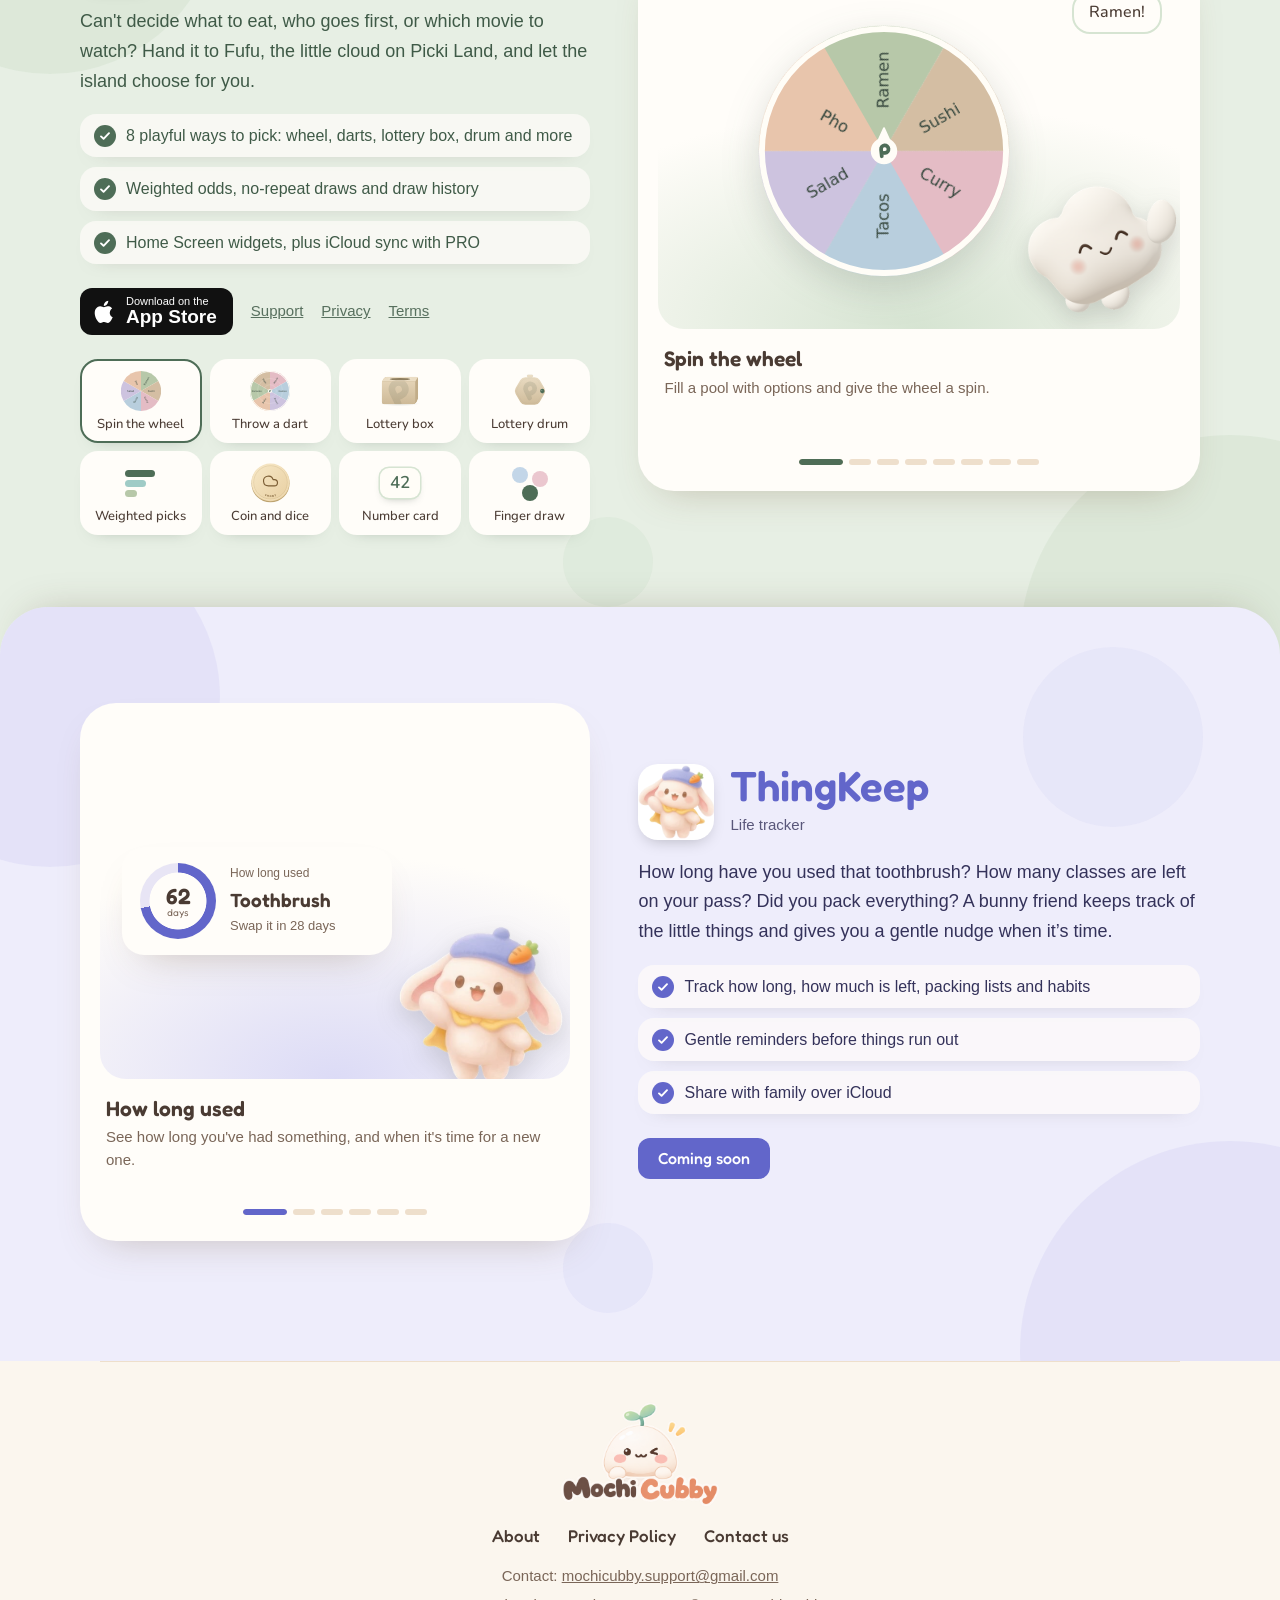
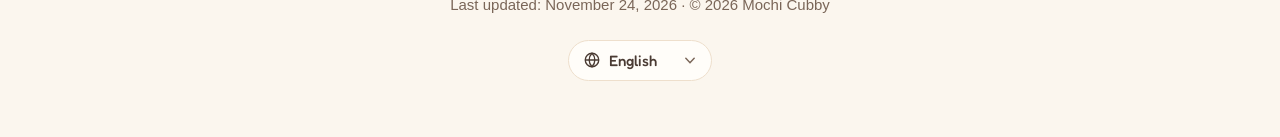
==== commit 78cb2f79: "fix: drop the drum ball from the outlet at the lower left, move About up - Like the app, the drum st" ====
--- a/index.html
+++ b/index.html
@@ -32,6 +32,23 @@
 
 <main>
 
+<!-- ========== About ========== -->
+<section id="about" class="about">
+  <div class="about-top">
+    <div class="cubby reveal"><img src="/assets/brand/mascot.png" alt="" width="200" height="177"></div>
+    <div class="about-copy">
+      <h2 class="reveal" data-i18n="about.title">About Mochi Cubby</h2>
+      <p class="reveal" style="--d:.1s" data-i18n="about.p1">Mochi Cubby is a cozy little corner built by soft, squishy creatures. We make small, handy apps for everyday life, each with an interface that feels as comfortable as sinking into a warm cushion.</p>
+      <p class="reveal" style="--d:.2s" data-i18n="about.p2">We hope every tap feels gentle, every screen feels calm, and every app makes your day a little easier.</p>
+    </div>
+  </div>
+  <ul class="values">
+    <li class="reveal"><span class="v-ic">☁️</span><b data-i18n="v1.t">Soft and friendly</b><span data-i18n="v1.d">Rounded, gentle designs with little friends to keep you company.</span></li>
+    <li class="reveal" style="--d:.1s"><span class="v-ic">👆</span><b data-i18n="v2.t">Simple to use</b><span data-i18n="v2.d">Get it done in a few taps, with no extra steps.</span></li>
+    <li class="reveal" style="--d:.2s"><span class="v-ic">🔒</span><b data-i18n="v3.t">Your data stays yours</b><span data-i18n="v3.d">What you create stays on your device or in your own iCloud.</span></li>
+  </ul>
+</section>
+
 <!-- ========== Picki Land ========== -->
 <section id="picki-land" class="app app-picki">
   <div class="deco" aria-hidden="true"><i></i><i></i><i></i><i></i></div>
@@ -213,22 +230,6 @@
   </div>
 </section>
 
-<!-- ========== About ========== -->
-<section id="about" class="about">
-  <div class="about-top">
-    <div class="cubby reveal"><img src="/assets/brand/mascot.png" alt="" width="200" height="177"></div>
-    <div class="about-copy">
-      <h2 class="reveal" data-i18n="about.title">About Mochi Cubby</h2>
-      <p class="reveal" style="--d:.1s" data-i18n="about.p1">Mochi Cubby is a cozy little corner built by soft, squishy creatures. We make small, handy apps for everyday life, each with an interface that feels as comfortable as sinking into a warm cushion.</p>
-      <p class="reveal" style="--d:.2s" data-i18n="about.p2">We hope every tap feels gentle, every screen feels calm, and every app makes your day a little easier.</p>
-    </div>
-  </div>
-  <ul class="values">
-    <li class="reveal"><span class="v-ic">☁️</span><b data-i18n="v1.t">Soft and friendly</b><span data-i18n="v1.d">Rounded, gentle designs with little friends to keep you company.</span></li>
-    <li class="reveal" style="--d:.1s"><span class="v-ic">👆</span><b data-i18n="v2.t">Simple to use</b><span data-i18n="v2.d">Get it done in a few taps, with no extra steps.</span></li>
-    <li class="reveal" style="--d:.2s"><span class="v-ic">🔒</span><b data-i18n="v3.t">Your data stays yours</b><span data-i18n="v3.d">What you create stays on your device or in your own iCloud.</span></li>
-  </ul>
-</section>
 </main>
 
 <footer class="site-footer reveal">
--- a/assets/home.css
+++ b/assets/home.css
@@ -177,12 +177,12 @@
 .pl-drum-stand{left:0;top:0;width:350px;height:364px}
 .pl-drum-back,.pl-drum-front{width:300px;height:300px;left:25px;top:-4px;transform-origin:150px 150px}
 .pl-drum-back{left:35px;top:5px}
-.slide.is-active .pl-drum-back,.slide.is-active .pl-drum-front{animation:crank 2.4s cubic-bezier(.35,.1,.25,1) .3s both}
-@keyframes crank{from{transform:rotate(0)}to{transform:rotate(720deg)}}
-/* ball pops out of the outlet on top, rolls round the left side and lands in the tray */
-.pl-ball{left:0;top:0;width:26px;height:30px;opacity:0;offset-path:path("M175 34 C175 -6 110 -34 58 6 C14 40 6 150 26 220 C38 262 58 290 85 300");offset-anchor:13px 13px;offset-rotate:0deg;offset-distance:100%}
-.slide.is-active .pl-ball{animation:ballOut 1.5s cubic-bezier(.45,.05,.55,.95) 2.65s both}
-@keyframes ballOut{0%{offset-distance:0%;opacity:0;scale:.5}8%{opacity:1;scale:1}100%{offset-distance:100%;opacity:1;scale:1}}
+.slide.is-active .pl-drum-back,.slide.is-active .pl-drum-front{animation:crank 2.6s cubic-bezier(.35,.1,.25,1) .2s both}
+/* like the app: the drum stops with its outlet at the lower left, and the ball drops out of it into the tray */
+@keyframes crank{from{transform:rotate(0)}to{transform:rotate(960deg)}}
+.pl-ball{left:0;top:0;width:26px;height:30px;opacity:0;offset-path:path("M80 203 C80 230 84 262 85 300");offset-anchor:13px 13px;offset-rotate:0deg;offset-distance:100%}
+.slide.is-active .pl-ball{animation:ballOut .55s cubic-bezier(.5,0,.8,.6) 2.75s both}
+@keyframes ballOut{0%{offset-distance:0%;opacity:0;scale:.6}15%{opacity:1;scale:1}100%{offset-distance:100%;opacity:1;scale:1}}
 .pl-number{position:absolute;left:50%;top:50%;width:260px;margin:-92px 0 0 -100px;filter:drop-shadow(0 10px 16px rgba(56,73,63,.12))}
 .pl-number img{display:block;width:100%}
 .pl-digits{position:absolute;left:0;right:0;top:31.5%;height:56px;overflow:hidden;-webkit-mask:linear-gradient(transparent,#000 25%,#000 75%,transparent);mask:linear-gradient(transparent,#000 25%,#000 75%,transparent)}
@@ -257,7 +257,7 @@
 @media (prefers-color-scheme:dark){.ring{--c:#9094F2;--t:#3A3958}.bar{background:#3A3220}.week i{background:#43233A}}
 
 /* ---------- About ---------- */
-.about{position:relative;background:var(--bg);border-radius:48px 48px 0 0;margin-top:-48px;padding:96px 16px 72px}
+.about{position:relative;background:var(--paper);border-radius:48px 48px 0 0;margin-top:-48px;padding:88px 16px 120px;box-shadow:0 -20px 40px -30px rgba(80,60,40,.35)}
 .about-top{display:flex;gap:44px;align-items:center;justify-content:center;max-width:1000px;margin:0 auto}
 .about-copy{max-width:580px}
 .cubby{flex:none;width:250px;padding:26px 18px 0;border-radius:125px 125px 28px 28px;background:linear-gradient(#F3E4CF,#E9D3B6);box-shadow:inset 0 -14px 0 #DDBF9A,var(--shadow);line-height:0;overflow:hidden}
@@ -266,7 +266,7 @@
 .about h2{font-family:var(--round);font-weight:600;font-size:34px;margin:0 0 10px}
 .about p{margin:0 0 12px;color:var(--muted);font-size:18px}
 .values{list-style:none;padding:0;margin:56px auto 0;max-width:1000px;display:grid;grid-template-columns:repeat(3,1fr);gap:16px}
-.values li{background:var(--paper);border:1px solid var(--line);border-radius:26px;padding:22px 22px 20px;box-shadow:var(--shadow);color:var(--muted);font-size:15px;line-height:1.55}
+.values li{background:var(--bg);border:1px solid var(--line);border-radius:26px;padding:22px 22px 20px;box-shadow:var(--shadow);color:var(--muted);font-size:15px;line-height:1.55}
 .values b{display:block;font-family:var(--round);font-weight:600;font-size:19px;color:var(--ink);margin:10px 0 4px}
 .v-ic{display:grid;place-items:center;width:46px;height:46px;border-radius:15px;background:#F3E4CF;font-size:24px}
 .values li:nth-child(2) .v-ic{background:#E3ECDD}.values li:nth-child(3) .v-ic{background:#E9E8FA}
